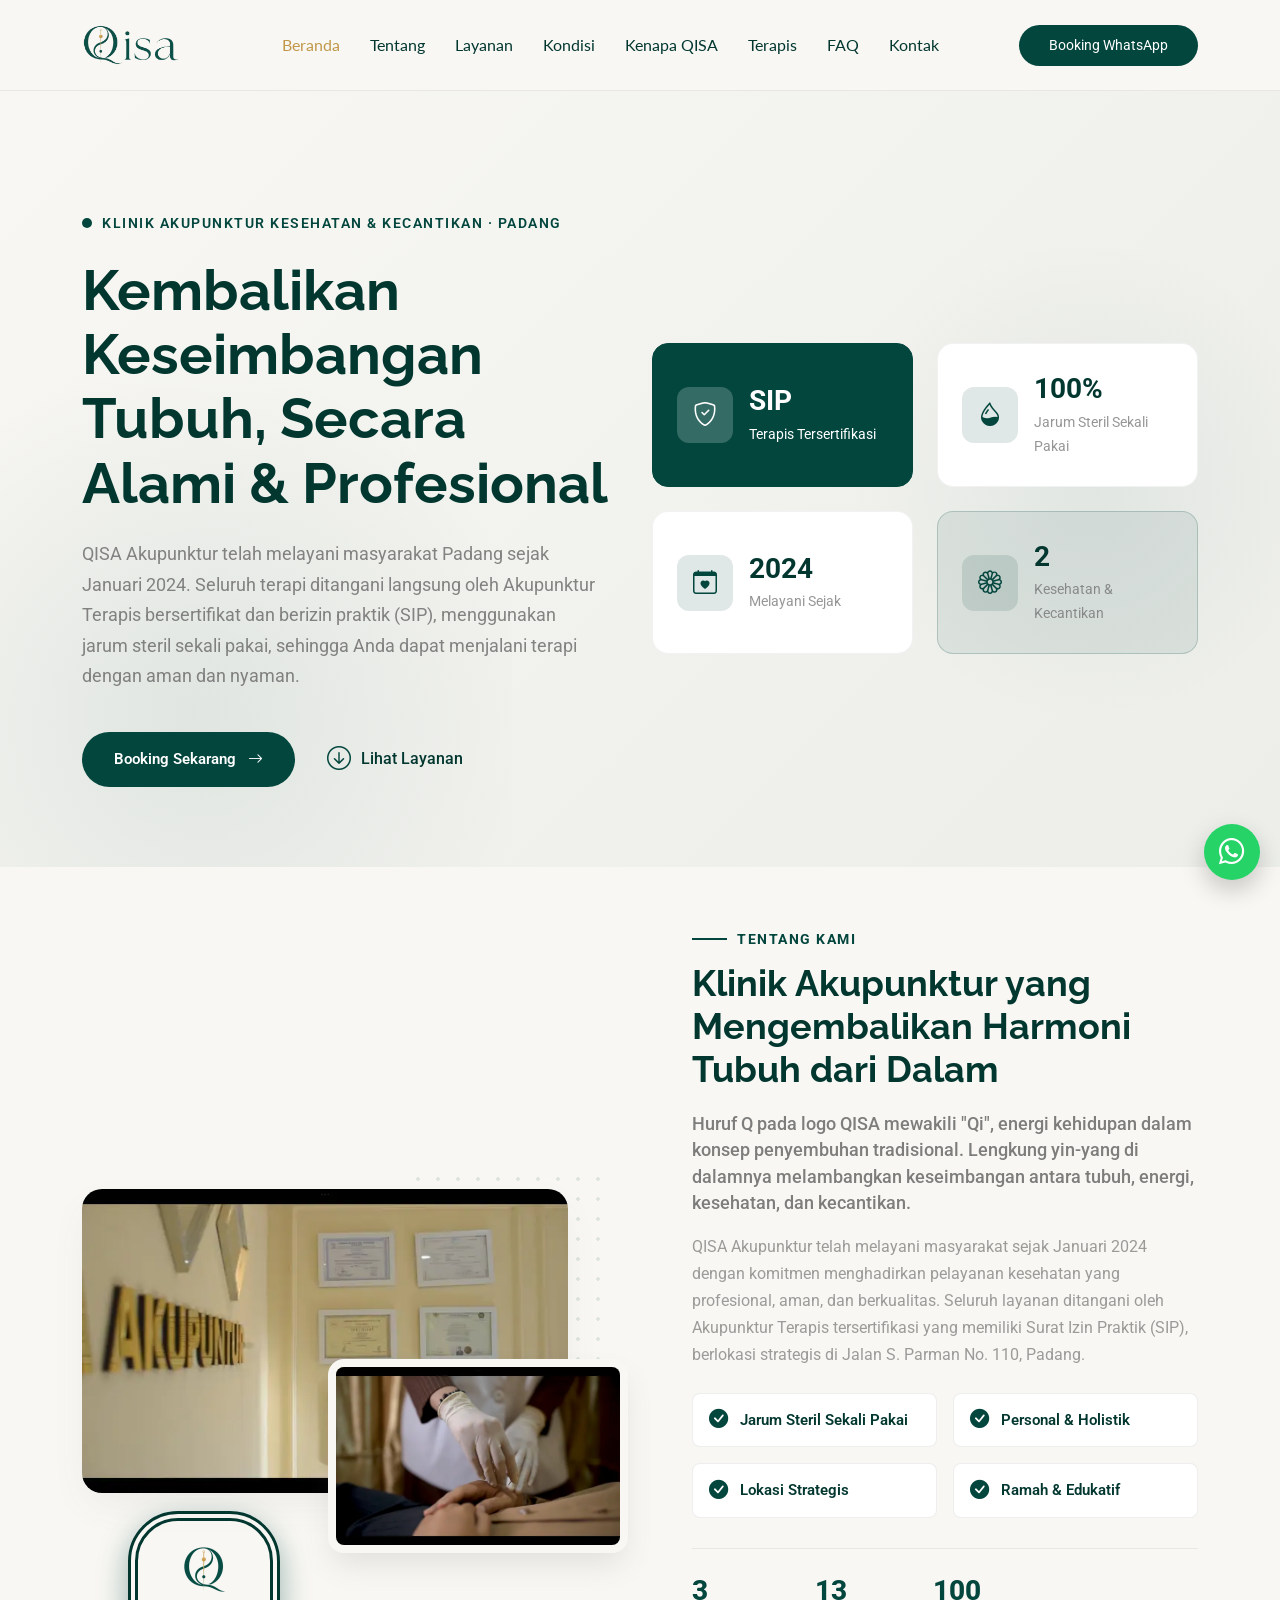
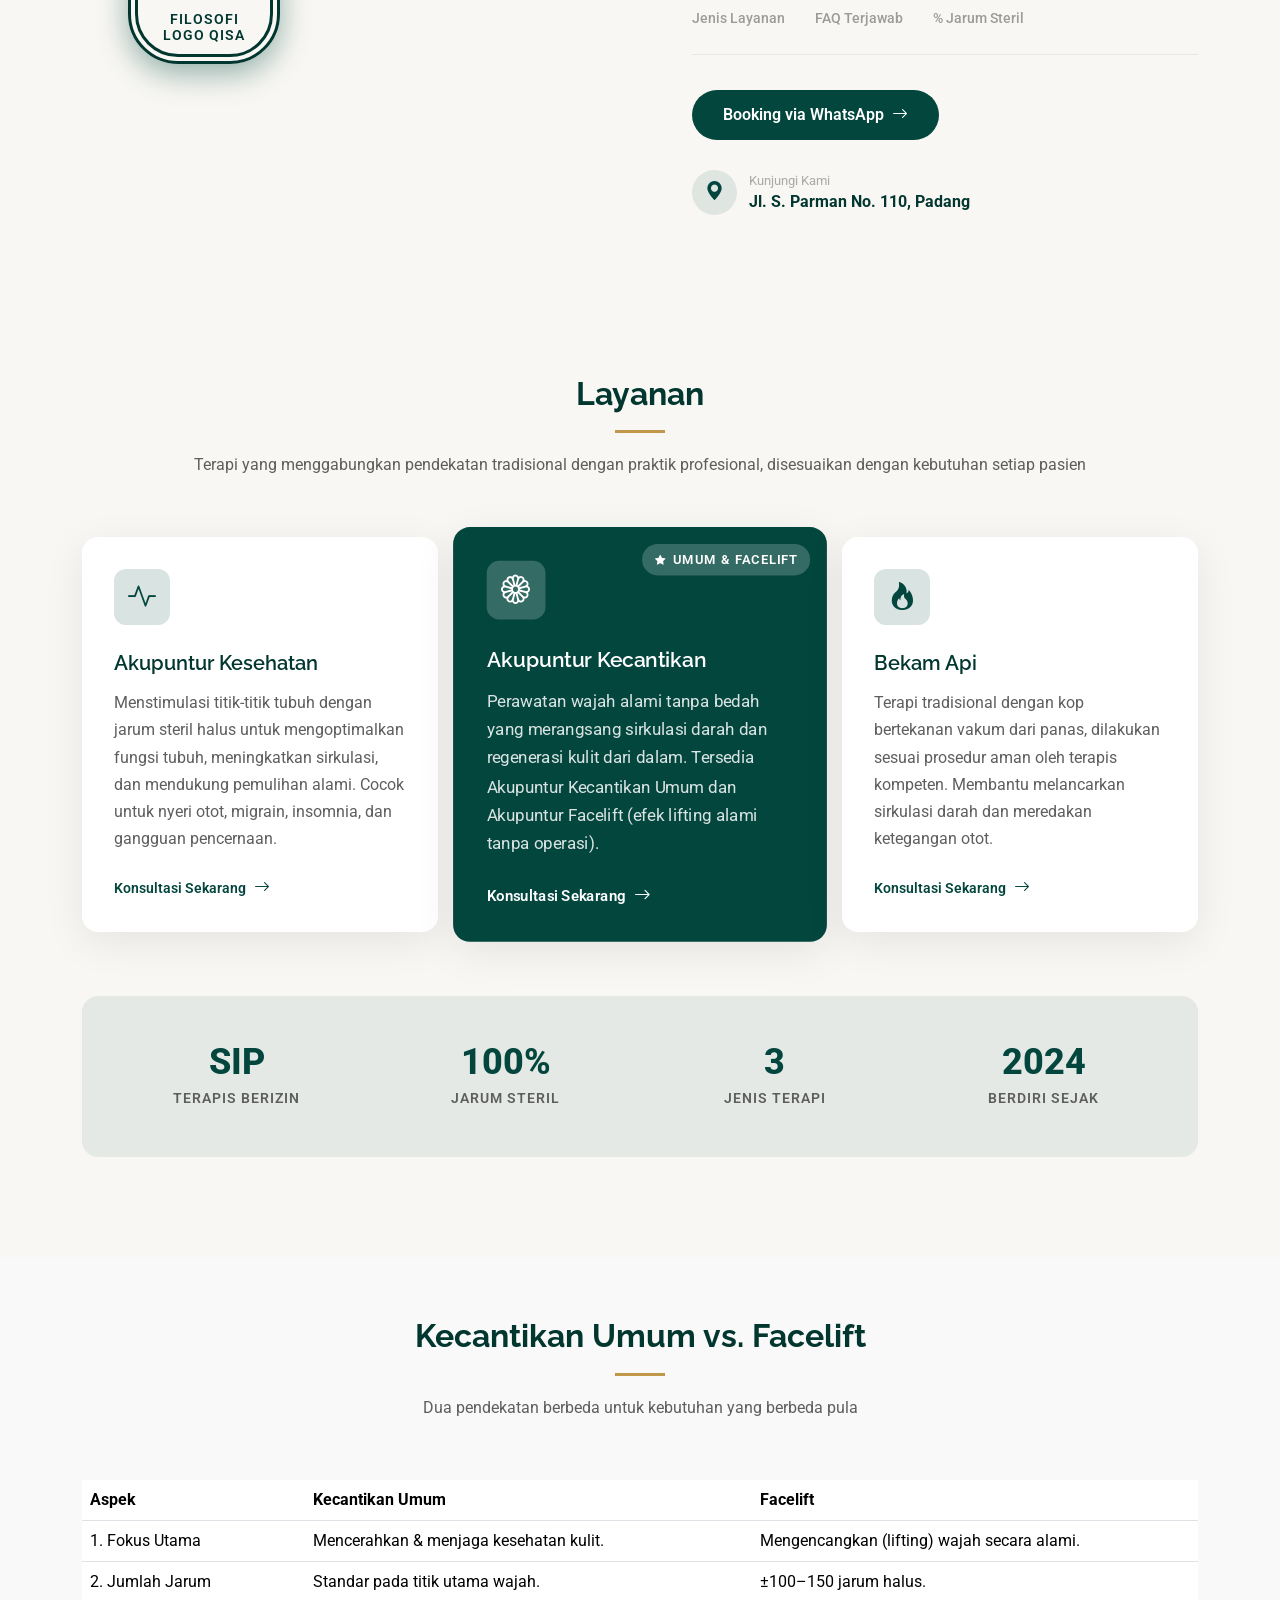
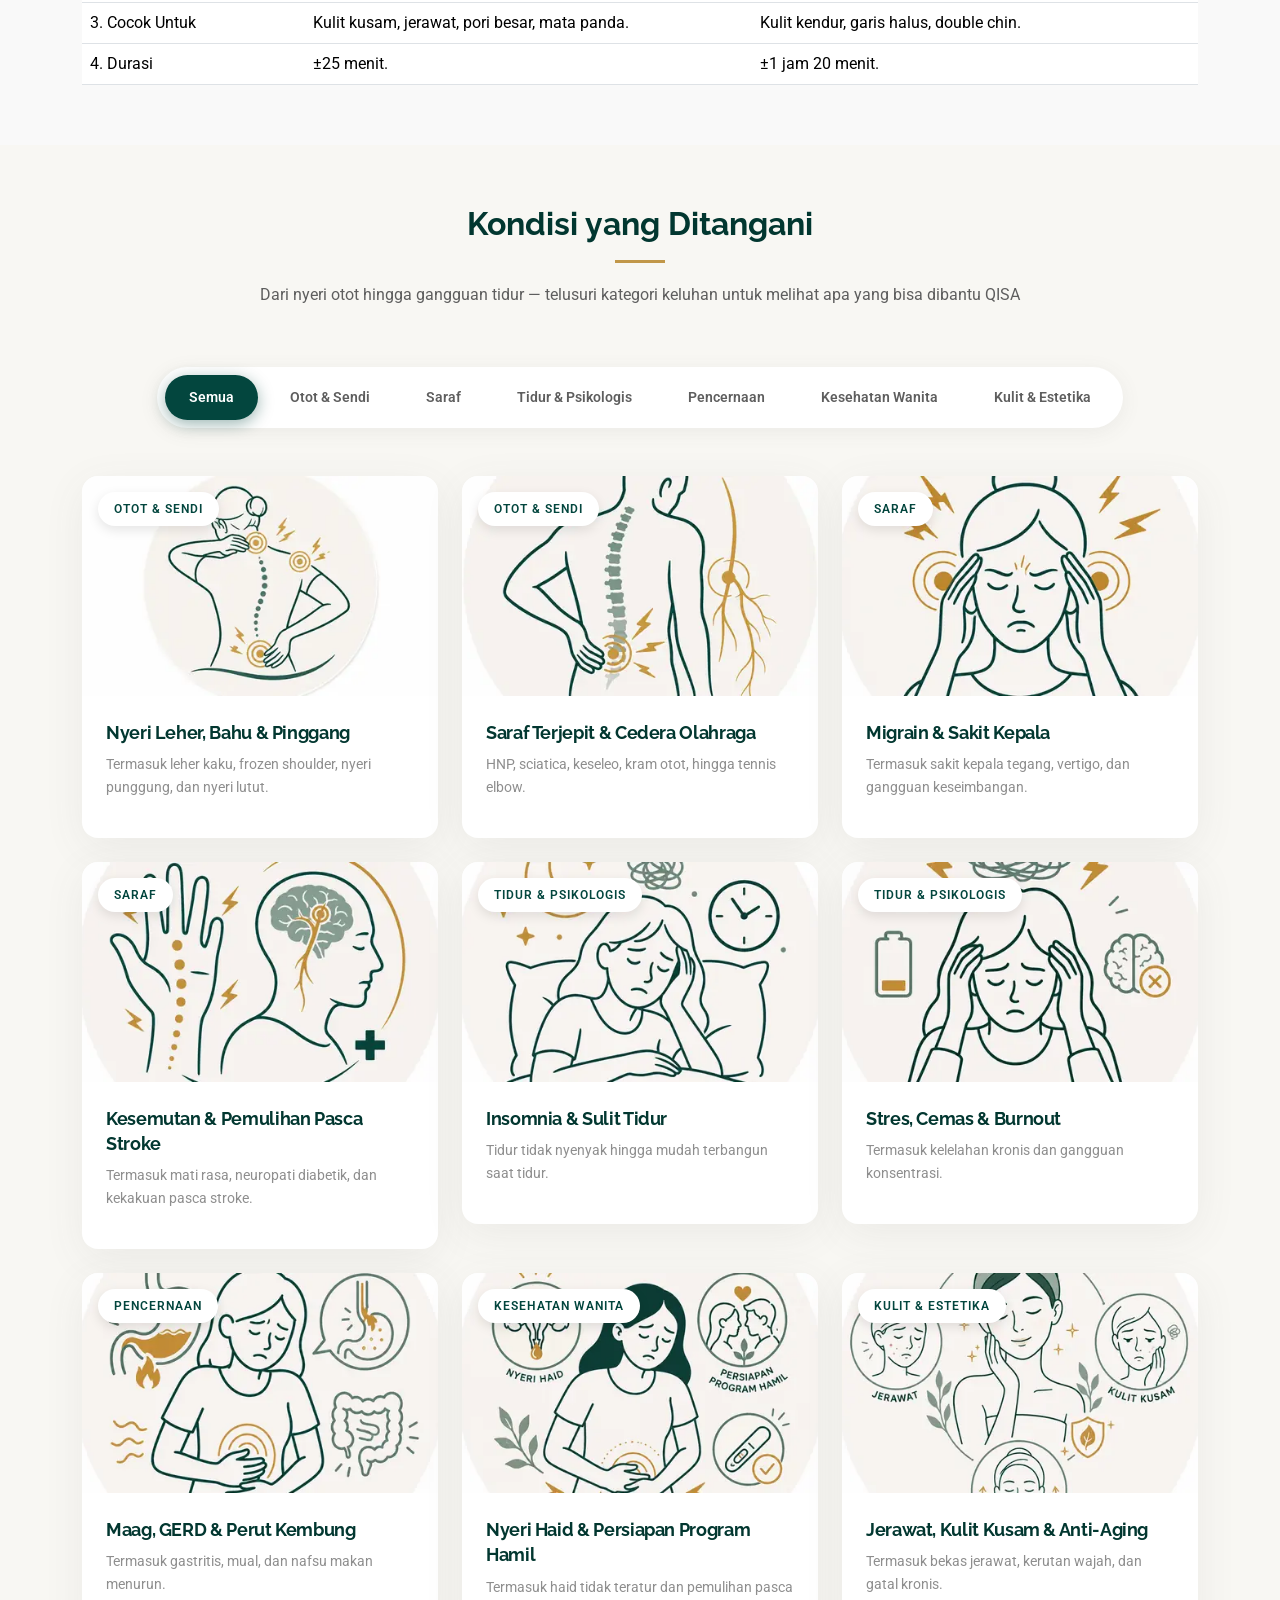
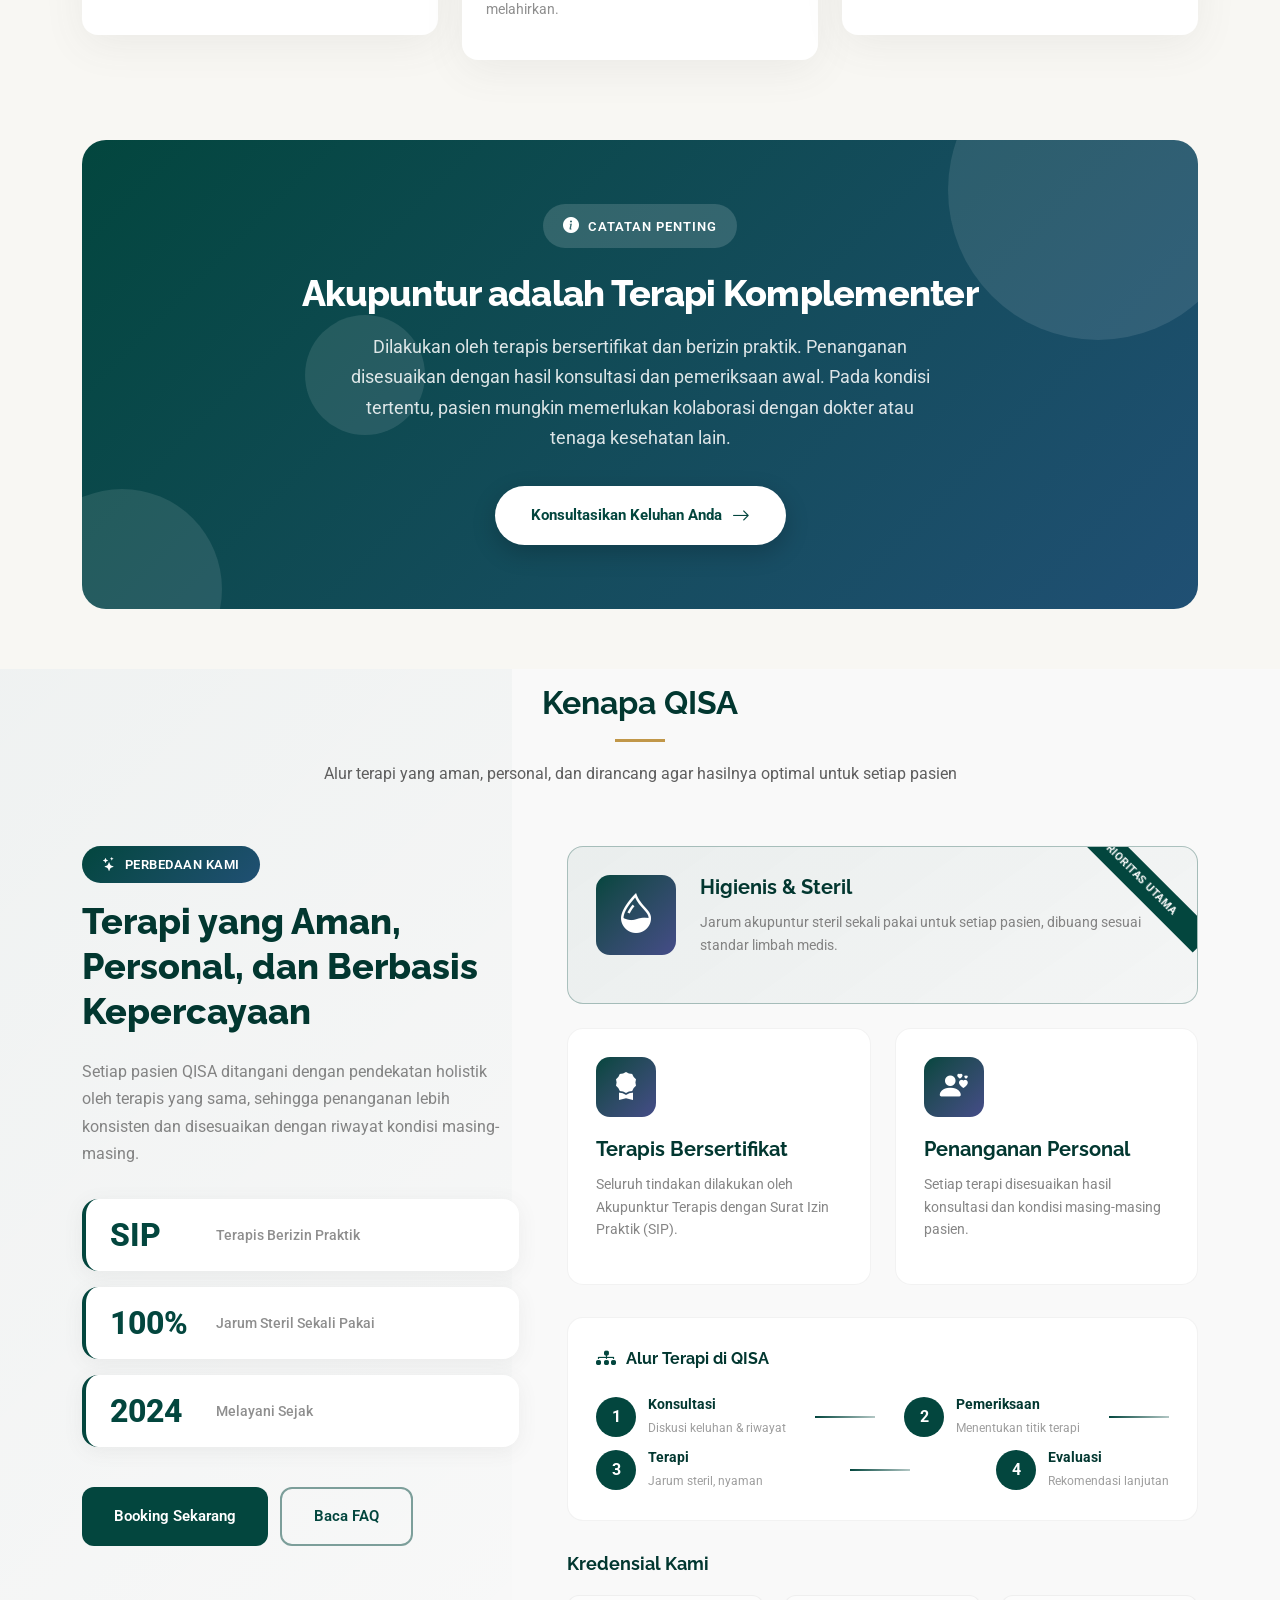
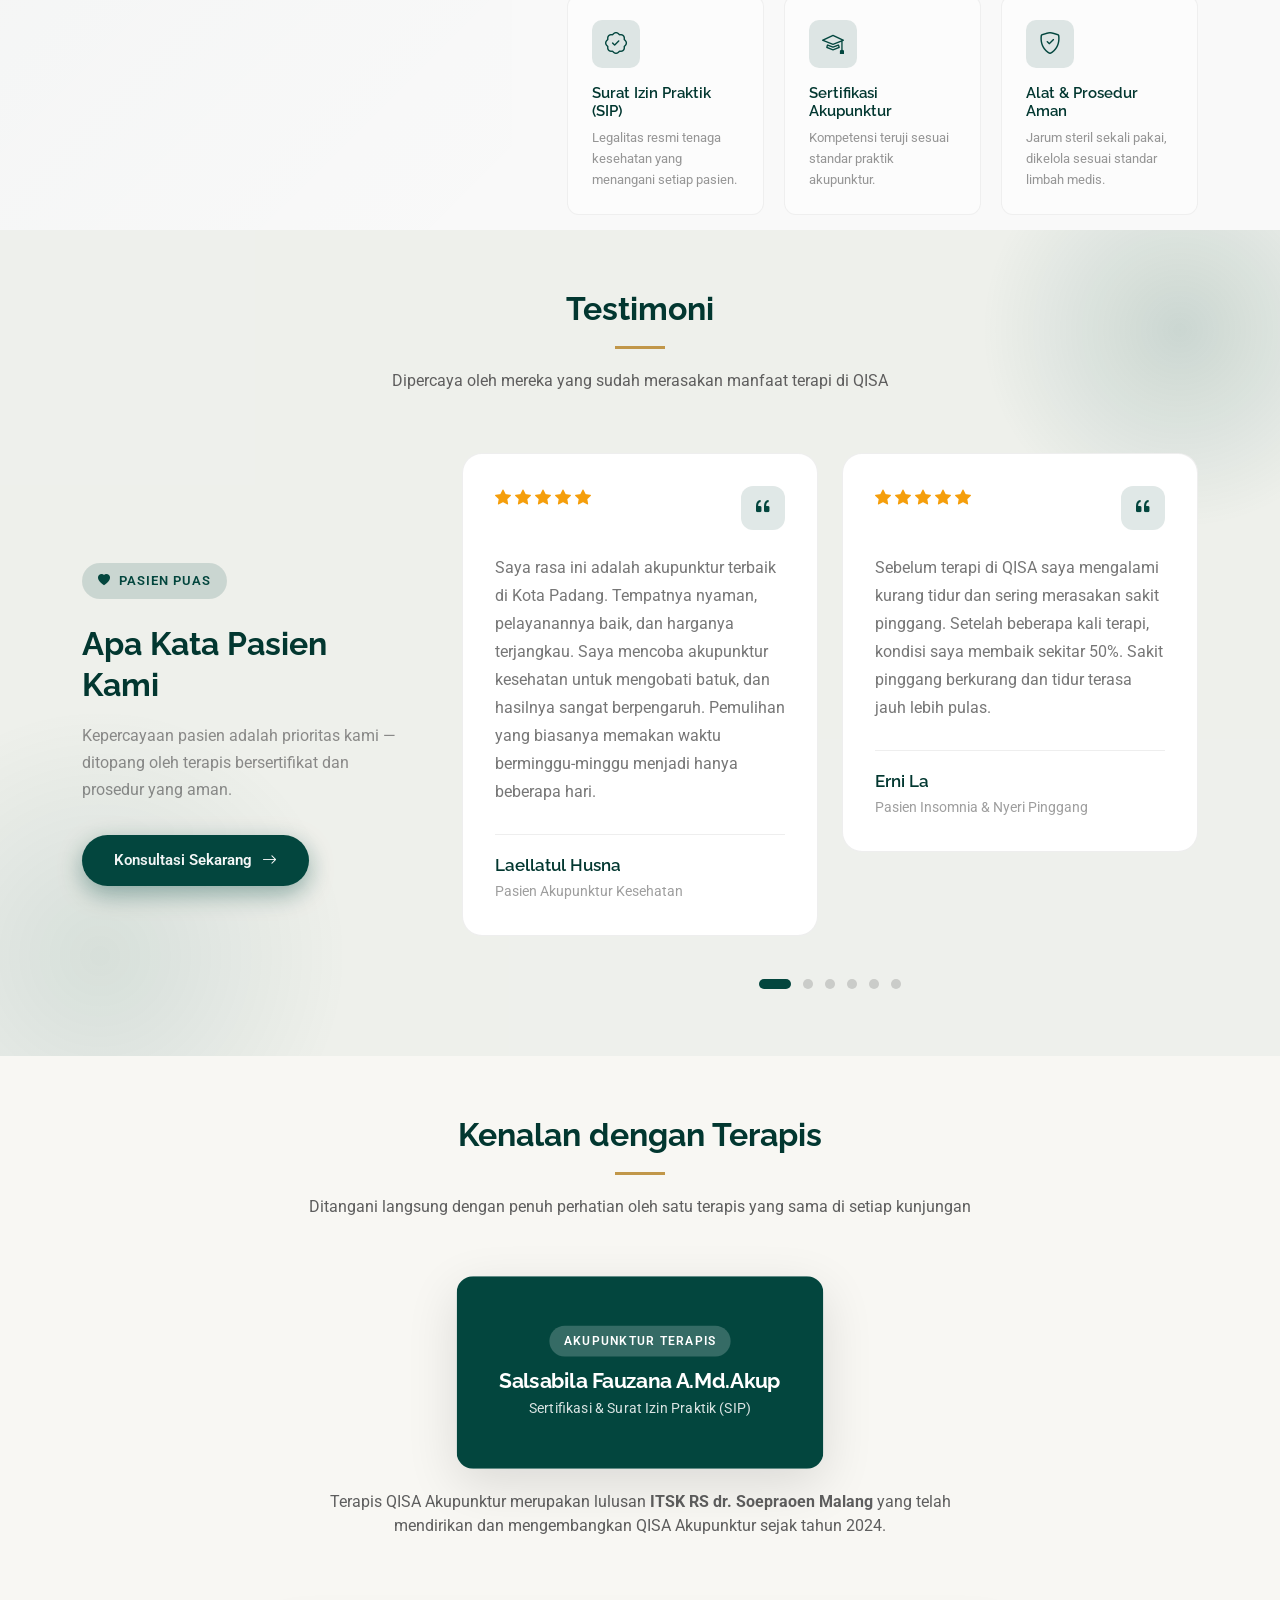
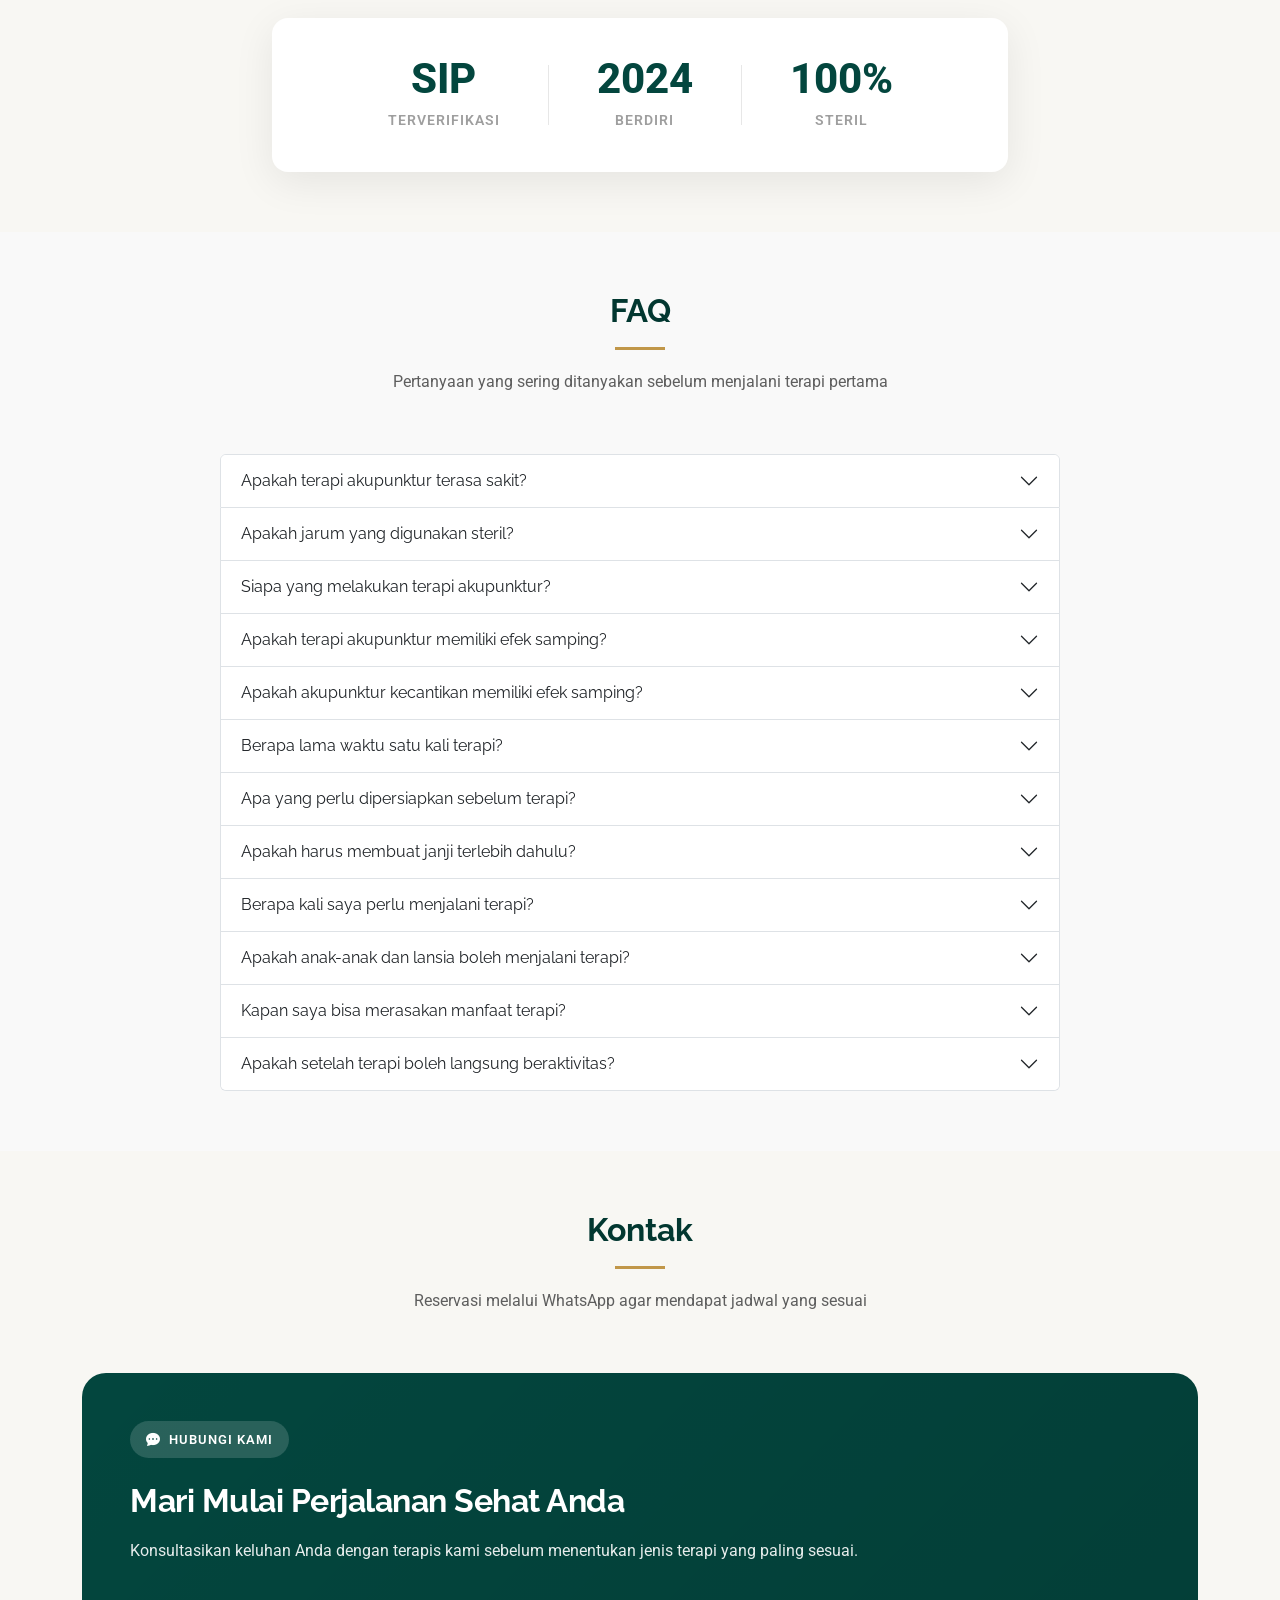
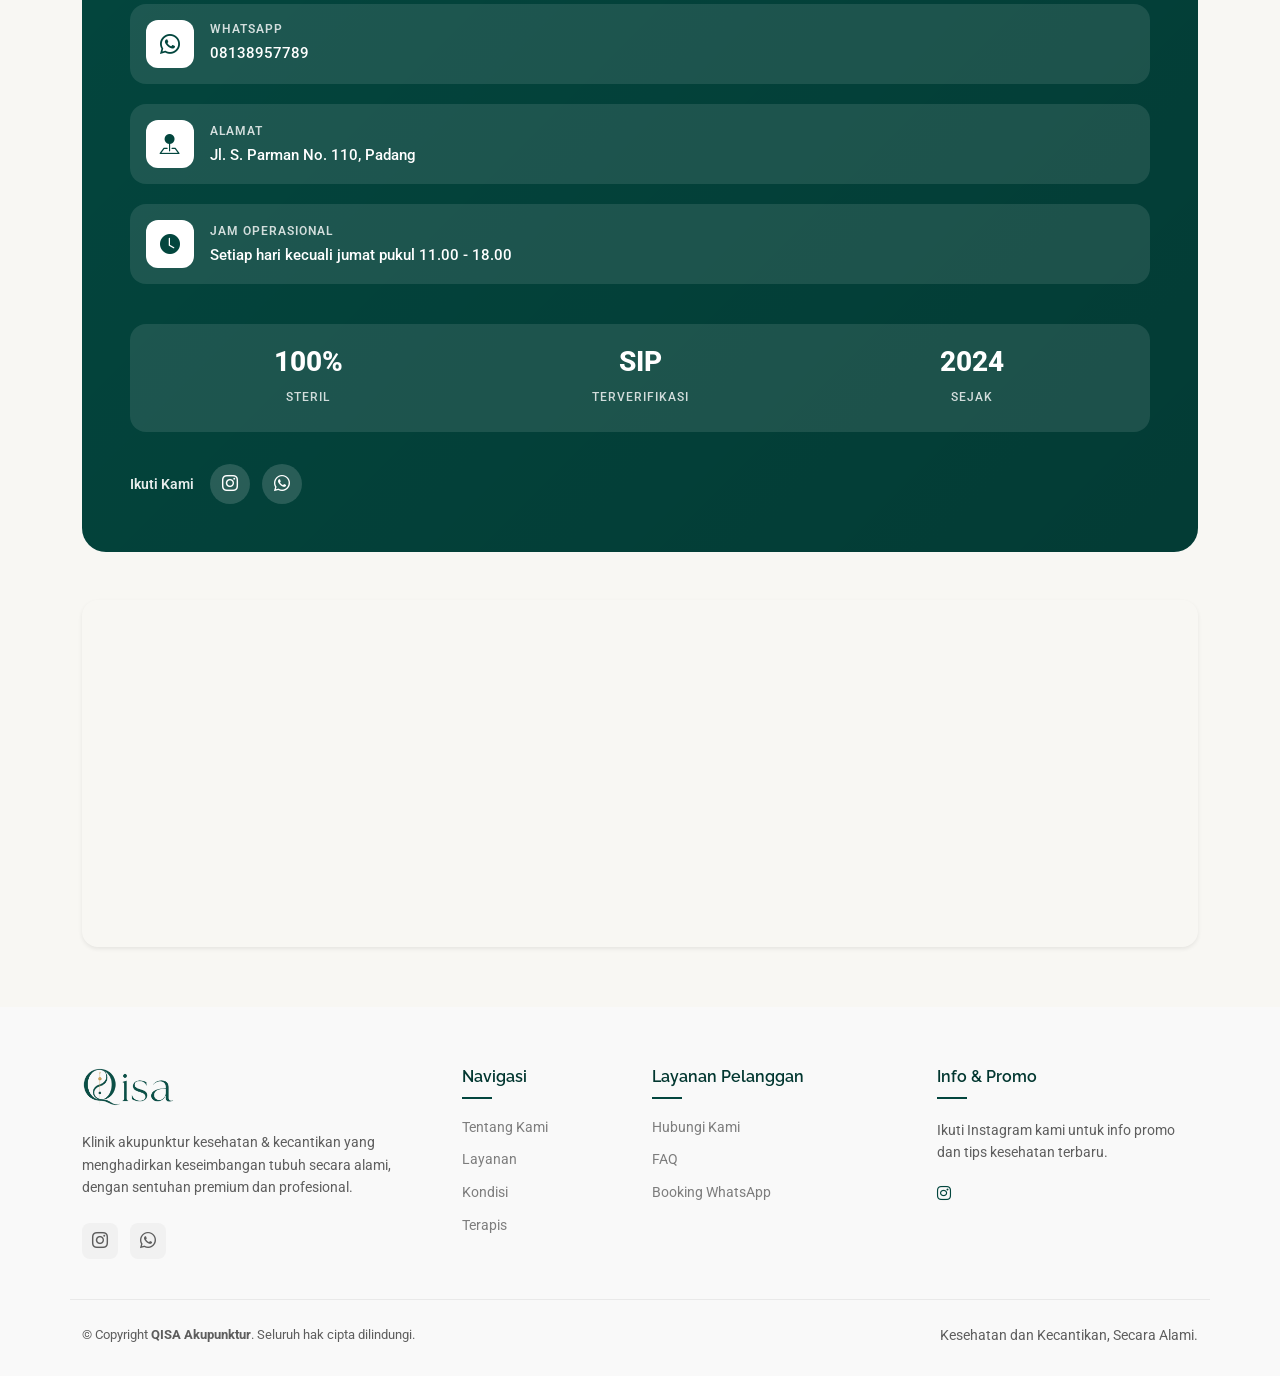
==== index.html @ 9c371b78 "mindahin file keluar" ====
<!DOCTYPE html>
<html lang="id" class="no-js">

<head>
  <meta charset="utf-8">

  <meta content="width=device-width, initial-scale=1.0" name="viewport">
  <title>QISA Akupunktur - Klinik Akupunktur Kesehatan &amp; Kecantikan | Padang</title>
  <meta name="description"
    content="QISA Akupunktur, klinik akupunktur kesehatan dan kecantikan di Padang. Ditangani terapis bersertifikat SIP, jarum steril sekali pakai.">
  <meta name="keywords"
    content="akupunktur padang, klinik akupunktur, akupunktur kecantikan, akupunktur facelift, bekam api">

  <!-- Favicons -->
  <link href="assets/img/favicon-32.png" rel="icon" type="image/png" sizes="32x32">
  <link href="assets/img/apple-touch-icon.png" rel="apple-touch-icon" sizes="180x180">

  <!-- Fonts -->
  <link href="https://fonts.googleapis.com" rel="preconnect">
  <link href="https://fonts.gstatic.com" rel="preconnect" crossorigin>
  <link
    href="https://fonts.googleapis.com/css2?family=Roboto:wght@400;500&family=Lato:wght@400;500&family=Raleway:wght@700;800&display=swap"
    rel="stylesheet">

  <!-- Vendor CSS Files -->
  <link href="assets/vendor/bootstrap/css/bootstrap.min.css" rel="stylesheet">
  <link href="assets/vendor/bootstrap-icons/bootstrap-icons.css" rel="stylesheet">
  <link href="assets/vendor/aos/aos.css" rel="stylesheet">
  <link href="assets/vendor/glightbox/css/glightbox.min.css" rel="stylesheet">
  <link href="assets/vendor/swiper/swiper-bundle.min.css" rel="stylesheet">

  <!-- Main CSS File -->
  <link href="assets/css/main.css" rel="stylesheet">

  <!-- =======================================================
  * Template Name: Orbit
  * Template URL: https://bootstrapmade.com/orbit-bootstrap-template/
  * Adapted for: QISA Akupunktur
  * NOTE: file ini didesain untuk ditimpakan ke index.html bawaan
  * template Orbit (folder assets/vendor, assets/css/main.css,
  * assets/js/main.js TETAP dipakai apa adanya). Silakan ubah warna
  * lewat variabel warna di assets/css/main.css.
  ======================================================== -->
</head>

<body class="index-page">

  <header id="header" class="header d-flex align-items-center sticky-top">
    <div class="container position-relative d-flex align-items-center justify-content-between">

      <a href="index.html" class="logo d-flex align-items-center me-auto me-xl-0">
        <img src="assets/img/logo-lengkap.webp" alt="QISA Akupunktur" class="img-fluid" width="360" height="155"
          decoding="async" fetchpriority="high">
      </a>

      <nav id="navmenu" class="navmenu">
        <ul id="navmenu-list">
          <li><a href="#hero" class="active">Beranda</a></li>
          <li><a href="#about">Tentang</a></li>
          <li><a href="#services">Layanan</a></li>
          <li><a href="#portfolio">Kondisi</a></li>
          <li><a href="#why-us">Kenapa QISA</a></li>
          <li><a href="#team">Terapis</a></li>
          <li><a href="#faq">FAQ</a></li>
          <li><a href="#contact">Kontak</a></li>
        </ul>
        <button type="button" class="mobile-nav-toggle d-xl-none" aria-label="Buka menu navigasi"
          aria-expanded="false" aria-controls="navmenu-list">
          <i class="bi bi-list" aria-hidden="true"></i>
        </button>
      </nav>

      <a class="btn-getstarted" href="https://wa.me/628138957789" target="_blank"
        rel="noopener noreferrer">Booking WhatsApp</a>

    </div>
  </header>

  <main class="main">

    <!-- Hero Section -->
    <section id="hero" class="hero section">

      <div class="container" data-aos="fade-up" data-aos-delay="100">

        <div class="row align-items-center gy-5">

          <div class="col-lg-6" data-aos="fade-right" data-aos-delay="200">
            <div class="hero-content">
              <div class="hero-tag" data-aos="fade-up" data-aos-delay="250">
                <span class="tag-dot"></span>
                <span class="tag-text">Klinik Akupunktur Kesehatan &amp; Kecantikan · Padang</span>
              </div>

              <h1 class="hero-headline" data-aos="fade-up" data-aos-delay="300">Kembalikan Keseimbangan Tubuh, Secara
                Alami &amp; Profesional</h1>

              <p class="hero-text" data-aos="fade-up" data-aos-delay="350">QISA Akupunktur telah melayani masyarakat
                Padang sejak Januari 2024. Seluruh terapi ditangani langsung oleh Akupunktur Terapis bersertifikat dan
                berizin praktik (SIP), menggunakan jarum steril sekali pakai, sehingga Anda dapat menjalani terapi
                dengan aman dan nyaman.</p>

              <div class="hero-cta" data-aos="fade-up" data-aos-delay="400">
                <a href="https://wa.me/628138957789" target="_blank" rel="noopener noreferrer" class="cta-button">
                  <span>Booking Sekarang</span>
                  <i class="bi bi-arrow-right"></i>
                </a>
                <a href="#services" class="cta-link">
                  <i class="bi bi-arrow-down-circle"></i>
                  <span>Lihat Layanan</span>
                </a>
              </div>
            </div>
          </div>

          <div class="col-lg-6" data-aos="fade-left" data-aos-delay="300">
            <div class="stats-grid">
              <div class="stat-card stat-card-primary" data-aos="zoom-in" data-aos-delay="350">
                <div class="stat-icon-wrap">
                  <i class="bi bi-shield-check"></i>
                </div>
                <div class="stat-info">
                  <span class="stat-value">SIP</span>
                  <span class="stat-title">Terapis Tersertifikasi</span>
                </div>
              </div>

              <div class="stat-card" data-aos="zoom-in" data-aos-delay="400">
                <div class="stat-icon-wrap">
                  <i class="bi bi-droplet-half"></i>
                </div>
                <div class="stat-info">
                  <span class="stat-value">100%</span>
                  <span class="stat-title">Jarum Steril Sekali Pakai</span>
                </div>
              </div>

              <div class="stat-card" data-aos="zoom-in" data-aos-delay="450">
                <div class="stat-icon-wrap">
                  <i class="bi bi-calendar-heart"></i>
                </div>
                <div class="stat-info">
                  <span class="stat-value">2024</span>
                  <span class="stat-title">Melayani Sejak</span>
                </div>
              </div>

              <div class="stat-card stat-card-accent" data-aos="zoom-in" data-aos-delay="500">
                <div class="stat-icon-wrap">
                  <i class="bi bi-flower1"></i>
                </div>
                <div class="stat-info">
                  <span class="stat-value">2</span>
                  <span class="stat-title">Kesehatan &amp; Kecantikan</span>
                </div>
              </div>
            </div>
          </div>

        </div>

      </div>

    </section><!-- /Hero Section -->

    <!-- About Section -->
    <section id="about" class="about section">

      <div class="container" data-aos="fade-up" data-aos-delay="100">

        <div class="row gy-5 align-items-center">

          <div class="col-xl-6" data-aos="fade-right" data-aos-delay="200">
            <div class="about-images-wrapper">
              <div class="image-main">
                <!-- TODO: ganti dengan foto suasana klinik QISA -->
                <img src="assets/img/about/suasana-960.webp"
                  srcset="assets/img/about/suasana-640.webp 640w, assets/img/about/suasana-960.webp 960w"
                  sizes="(max-width: 991px) calc(100vw - 24px), 576px" alt="Suasana klinik QISA Akupunktur"
                  class="img-fluid" width="960" height="600" loading="lazy" decoding="async">
              </div>
              <div class="image-offset">
                <!-- TODO: ganti dengan foto detail sesi terapi -->
                <img src="assets/img/about/pasien2-960.webp"
                  srcset="assets/img/about/pasien2-640.webp 640w, assets/img/about/pasien2-960.webp 960w"
                  sizes="(max-width: 991px) 1px, 334px" alt="Detail sesi terapi akupunktur" class="img-fluid"
                  width="960" height="600" loading="lazy" decoding="async">
              </div>
              <div class="experience-badge">
                <img src="assets/img/logo.webp" alt="Logo QISA" width="80" height="80" class="rounded-circle"
                  loading="lazy" decoding="async">
                <!-- <span class="years">Q</span> -->
                <span class="text">Filosofi<br>Logo QISA</span>
              </div>
              <div class="shape-pattern"></div>
            </div>
          </div>

          <div class="col-xl-6" data-aos="fade-left" data-aos-delay="300">
            <div class="about-content">
              <div class="section-subtitle">Tentang Kami</div>
              <h2>Klinik Akupunktur yang Mengembalikan Harmoni Tubuh dari Dalam</h2>
              <p class="lead-text">
                Huruf Q pada logo QISA mewakili "Qi", energi kehidupan dalam konsep penyembuhan tradisional. Lengkung
                yin-yang di dalamnya melambangkan keseimbangan antara tubuh, energi, kesehatan, dan kecantikan.
              </p>
              <p class="mb-4 description">
                QISA Akupunktur telah melayani masyarakat sejak Januari 2024 dengan komitmen menghadirkan pelayanan
                kesehatan yang profesional, aman, dan berkualitas. Seluruh layanan ditangani oleh Akupunktur Terapis
                tersertifikasi yang memiliki Surat Izin Praktik (SIP), berlokasi strategis di Jalan S. Parman No. 110,
                Padang.
              </p>

              <div class="features-grid">
                <div class="feature-card">
                  <i class="bi bi-check-circle-fill"></i>
                  <span>Jarum Steril Sekali Pakai</span>
                </div>
                <div class="feature-card">
                  <i class="bi bi-check-circle-fill"></i>
                  <span>Personal &amp; Holistik</span>
                </div>
                <div class="feature-card">
                  <i class="bi bi-check-circle-fill"></i>
                  <span>Lokasi Strategis</span>
                </div>
                <div class="feature-card">
                  <i class="bi bi-check-circle-fill"></i>
                  <span>Ramah &amp; Edukatif</span>
                </div>
              </div>

              <div class="stats-row">
                <div class="stat-box">
                  <span class="number purecounter" data-purecounter-start="0" data-purecounter-end="3"
                    data-purecounter-duration="1">3</span>
                  <span class="label">Jenis Layanan</span>
                </div>
                <div class="stat-box">
                  <span class="number purecounter" data-purecounter-start="0" data-purecounter-end="13"
                    data-purecounter-duration="1">13</span>
                  <span class="label">FAQ Terjawab</span>
                </div>
                <div class="stat-box">
                  <span class="number purecounter" data-purecounter-start="0" data-purecounter-end="100"
                    data-purecounter-duration="1">100</span>
                  <span class="label">% Jarum Steril</span>
                </div>
              </div>

              <div class="action-buttons">
                <a href="https://wa.me/628138957789" target="_blank" rel="noopener noreferrer"
                  class="btn btn-primary-custom">
                  Booking via WhatsApp <i class="bi bi-arrow-right"></i>
                </a>
                <div class="contact-info">
                  <div class="icon-box">
                    <i class="bi bi-geo-alt-fill"></i>
                  </div>
                  <div class="text">
                    <span>Kunjungi Kami</span>
                    <a href="#contact">Jl. S. Parman No. 110, Padang</a>
                  </div>
                </div>
              </div>

            </div>
          </div>

        </div>

      </div>

    </section><!-- /About Section -->

    <!-- Services Section -->
    <section id="services" class="services section">

      <!-- Section Title -->
      <div class="container section-title" data-aos="fade-up">
        <h2>Layanan</h2>
        <p>Terapi yang menggabungkan pendekatan tradisional dengan praktik profesional, disesuaikan dengan kebutuhan
          setiap pasien</p>
      </div><!-- End Section Title -->

      <div class="container" data-aos="fade-up" data-aos-delay="100">

        <div class="row g-4 justify-content-center">

          <!-- Service Card 1 -->
          <div class="col-lg-4 col-md-6" data-aos="fade-up" data-aos-delay="100">
            <div class="service-card">
              <div class="icon-wrapper">
                <i class="bi bi-activity"></i>
              </div>
              <h3>Akupuntur Kesehatan</h3>
              <p>Menstimulasi titik-titik tubuh dengan jarum steril halus untuk mengoptimalkan fungsi tubuh,
                meningkatkan sirkulasi, dan mendukung pemulihan alami. Cocok untuk nyeri otot, migrain, insomnia, dan
                gangguan pencernaan.</p>
              <a href="https://wa.me/628138957789" target="_blank" rel="noopener noreferrer" class="service-link">
                <span>Konsultasi Sekarang</span>
                <i class="bi bi-arrow-right"></i>
              </a>
            </div>
          </div><!-- End Service Card -->

          <!-- Service Card 2 - Featured -->
          <div class="col-lg-4 col-md-6" data-aos="fade-up" data-aos-delay="200">
            <div class="service-card featured">
              <div class="featured-badge">
                <i class="bi bi-star-fill"></i>
                <span>Umum &amp; Facelift</span>
              </div>
              <div class="icon-wrapper">
                <i class="bi bi-flower1"></i>
              </div>
              <h3>Akupuntur Kecantikan</h3>
              <p>Perawatan wajah alami tanpa bedah yang merangsang sirkulasi darah dan regenerasi kulit dari dalam.
                Tersedia Akupuntur Kecantikan Umum dan Akupuntur Facelift (efek lifting alami tanpa operasi).</p>
              <a href="https://wa.me/628138957789" target="_blank" rel="noopener noreferrer" class="service-link">
                <span>Konsultasi Sekarang</span>
                <i class="bi bi-arrow-right"></i>
              </a>
            </div>
          </div><!-- End Service Card -->

          <!-- Service Card 3 -->
          <div class="col-lg-4 col-md-6" data-aos="fade-up" data-aos-delay="300">
            <div class="service-card">
              <div class="icon-wrapper">
                <i class="bi bi-fire"></i>
              </div>
              <h3>Bekam Api</h3>
              <p>Terapi tradisional dengan kop bertekanan vakum dari panas, dilakukan sesuai prosedur aman oleh terapis
                kompeten. Membantu melancarkan sirkulasi darah dan meredakan ketegangan otot.</p>
              <a href="https://wa.me/628138957789" target="_blank" rel="noopener noreferrer" class="service-link">
                <span>Konsultasi Sekarang</span>
                <i class="bi bi-arrow-right"></i>
              </a>
            </div>
          </div><!-- End Service Card -->

        </div>

        <!-- Stats Row -->
        <div class="stats-row" data-aos="fade-up" data-aos-delay="400">
          <div class="row g-4 justify-content-center">
            <div class="col-6 col-md-3">
              <div class="stat-item">
                <span class="stat-number">SIP</span>
                <span class="stat-label">Terapis Berizin</span>
              </div>
            </div>
            <div class="col-6 col-md-3">
              <div class="stat-item">
                <span class="stat-number">100%</span>
                <span class="stat-label">Jarum Steril</span>
              </div>
            </div>
            <div class="col-6 col-md-3">
              <div class="stat-item">
                <span class="stat-number">3</span>
                <span class="stat-label">Jenis Terapi</span>
              </div>
            </div>
            <div class="col-6 col-md-3">
              <div class="stat-item">
                <span class="stat-number">2024</span>
                <span class="stat-label">Berdiri Sejak</span>
              </div>
            </div>
          </div>
        </div>

      </div>

    </section><!-- /Services Section -->

    <section class="compare section light-background">

      <div class="container section-title" data-aos="fade-up">
        <h2>Kecantikan Umum vs. Facelift</h2>
        <p>Dua pendekatan berbeda untuk kebutuhan yang berbeda pula</p>
      </div>

      <div class="container" data-aos="fade-up">

        <div class="compare-card">

          <table class="table align-middle mb-0">

            <thead>
              <tr>
                <th width="20%">Aspek</th>
                <th width="40%">Kecantikan Umum</th>
                <th width="40%">Facelift</th>
              </tr>
            </thead>

            <tbody>

              <tr>
                <td>1. Fokus Utama</td>
                <td>Mencerahkan & menjaga kesehatan kulit.</td>
                <td>Mengencangkan (lifting) wajah secara alami.</td>
              </tr>

              <tr>
                <td>2. Jumlah Jarum</td>
                <td>Standar pada titik utama wajah.</td>
                <td>±100–150 jarum halus.</td>
              </tr>

              <tr>
                <td>3. Cocok Untuk</td>
                <td>Kulit kusam, jerawat, pori besar, mata panda.</td>
                <td>Kulit kendur, garis halus, double chin.</td>
              </tr>

              <tr>
                <td>4. Durasi</td>
                <td>±25 menit.</td>
                <td>±1 jam 20 menit.</td>
              </tr>

            </tbody>

          </table>

        </div>

      </div>

    </section>

    <!-- Portfolio Section -> repurposed as "Kondisi yang Ditangani" -->
    <section id="portfolio" class="portfolio section">

      <!-- Section Title -->
      <div class="container section-title" data-aos="fade-up">
        <h2>Kondisi yang Ditangani</h2>
        <p>Dari nyeri otot hingga gangguan tidur — telusuri kategori keluhan untuk melihat apa yang bisa dibantu QISA
        </p>
      </div><!-- End Section Title -->

      <div class="container" data-aos="fade-up" data-aos-delay="100">

        <div class="isotope-layout" data-default-filter="*" data-layout="fitRows" data-sort="original-order">

          <div class="filters-wrapper" data-aos="fade-up" data-aos-delay="100">
            <ul class="portfolio-filters isotope-filters">
              <li data-filter="*" class="filter-active">Semua</li>
              <li data-filter=".filter-otot">Otot &amp; Sendi</li>
              <li data-filter=".filter-saraf">Saraf</li>
              <li data-filter=".filter-tidur">Tidur &amp; Psikologis</li>
              <li data-filter=".filter-pencernaan">Pencernaan</li>
              <li data-filter=".filter-wanita">Kesehatan Wanita</li>
              <li data-filter=".filter-kulit">Kulit &amp; Estetika</li>
            </ul>
          </div>

          <div class="row g-4 isotope-container" data-aos="fade-up" data-aos-delay="200">

            <div class="col-lg-4 col-md-6 portfolio-item isotope-item filter-otot">
              <div class="project-card">
                <div class="image-wrapper">
                  <img src="assets/img/kondisi/1.webp"
                    srcset="assets/img/kondisi/1-480.webp 480w, assets/img/kondisi/1.webp 800w"
                    sizes="(max-width: 767px) calc(100vw - 24px), (max-width: 1199px) calc(50vw - 36px), 416px"
                    alt="Nyeri otot dan sendi" class="img-fluid" width="800" height="450" loading="lazy"
                    decoding="async">
                  <span class="category-badge">Otot &amp; Sendi</span>
                </div>
                <div class="project-info">
                  <h3>Nyeri Leher, Bahu &amp; Pinggang</h3>
                  <p>Termasuk leher kaku, frozen shoulder, nyeri punggung, dan nyeri lutut.</p>
                </div>
              </div>
            </div>

            <div class="col-lg-4 col-md-6 portfolio-item isotope-item filter-otot">
              <div class="project-card">
                <div class="image-wrapper">
                  <img src="assets/img/kondisi/2.webp"
                    srcset="assets/img/kondisi/2-480.webp 480w, assets/img/kondisi/2.webp 800w"
                    sizes="(max-width: 767px) calc(100vw - 24px), (max-width: 1199px) calc(50vw - 36px), 416px"
                    alt="Saraf terjepit dan cedera olahraga" class="img-fluid" width="800" height="450" loading="lazy"
                    decoding="async">
                  <span class="category-badge">Otot &amp; Sendi</span>
                </div>
                <div class="project-info">
                  <h3>Saraf Terjepit &amp; Cedera Olahraga</h3>
                  <p>HNP, sciatica, keseleo, kram otot, hingga tennis elbow.</p>
                </div>
              </div>
            </div>

            <div class="col-lg-4 col-md-6 portfolio-item isotope-item filter-saraf">
              <div class="project-card">
                <div class="image-wrapper">
                  <img src="assets/img/kondisi/3.webp"
                    srcset="assets/img/kondisi/3-480.webp 480w, assets/img/kondisi/3.webp 800w"
                    sizes="(max-width: 767px) calc(100vw - 24px), (max-width: 1199px) calc(50vw - 36px), 416px"
                    alt="Migrain dan sakit kepala" class="img-fluid" width="800" height="450" loading="lazy"
                    decoding="async">
                  <span class="category-badge">Saraf</span>
                </div>
                <div class="project-info">
                  <h3>Migrain &amp; Sakit Kepala</h3>
                  <p>Termasuk sakit kepala tegang, vertigo, dan gangguan keseimbangan.</p>
                </div>
              </div>
            </div>

            <div class="col-lg-4 col-md-6 portfolio-item isotope-item filter-saraf">
              <div class="project-card">
                <div class="image-wrapper">
                  <img src="assets/img/kondisi/4.webp"
                    srcset="assets/img/kondisi/4-480.webp 480w, assets/img/kondisi/4.webp 800w"
                    sizes="(max-width: 767px) calc(100vw - 24px), (max-width: 1199px) calc(50vw - 36px), 416px"
                    alt="Pemulihan pasca stroke" class="img-fluid" width="800" height="450" loading="lazy"
                    decoding="async">
                  <span class="category-badge">Saraf</span>
                </div>
                <div class="project-info">
                  <h3>Kesemutan &amp; Pemulihan Pasca Stroke</h3>
                  <p>Termasuk mati rasa, neuropati diabetik, dan kekakuan pasca stroke.</p>
                </div>
              </div>
            </div>

            <div class="col-lg-4 col-md-6 portfolio-item isotope-item filter-tidur">
              <div class="project-card">
                <div class="image-wrapper">
                  <img src="assets/img/kondisi/5.webp"
                    srcset="assets/img/kondisi/5-480.webp 480w, assets/img/kondisi/5.webp 800w"
                    sizes="(max-width: 767px) calc(100vw - 24px), (max-width: 1199px) calc(50vw - 36px), 416px"
                    alt="Insomnia dan gangguan tidur" class="img-fluid" width="800" height="450" loading="lazy"
                    decoding="async">
                  <span class="category-badge">Tidur &amp; Psikologis</span>
                </div>
                <div class="project-info">
                  <h3>Insomnia &amp; Sulit Tidur</h3>
                  <p>Tidur tidak nyenyak hingga mudah terbangun saat tidur.</p>
                </div>
              </div>
            </div>

            <div class="col-lg-4 col-md-6 portfolio-item isotope-item filter-tidur">
              <div class="project-card">
                <div class="image-wrapper">
                  <img src="assets/img/kondisi/6.webp"
                    srcset="assets/img/kondisi/6-480.webp 480w, assets/img/kondisi/6.webp 800w"
                    sizes="(max-width: 767px) calc(100vw - 24px), (max-width: 1199px) calc(50vw - 36px), 416px"
                    alt="Stres dan kelelahan" class="img-fluid" width="800" height="450" loading="lazy"
                    decoding="async">
                  <span class="category-badge">Tidur &amp; Psikologis</span>
                </div>
                <div class="project-info">
                  <h3>Stres, Cemas &amp; Burnout</h3>
                  <p>Termasuk kelelahan kronis dan gangguan konsentrasi.</p>
                </div>
              </div>
            </div>

            <div class="col-lg-4 col-md-6 portfolio-item isotope-item filter-pencernaan">
              <div class="project-card">
                <div class="image-wrapper">
                  <img src="assets/img/kondisi/7.webp"
                    srcset="assets/img/kondisi/7-480.webp 480w, assets/img/kondisi/7.webp 800w"
                    sizes="(max-width: 767px) calc(100vw - 24px), (max-width: 1199px) calc(50vw - 36px), 416px"
                    alt="Maag dan GERD" class="img-fluid" width="800" height="450" loading="lazy" decoding="async">
                  <span class="category-badge">Pencernaan</span>
                </div>
                <div class="project-info">
                  <h3>Maag, GERD &amp; Perut Kembung</h3>
                  <p>Termasuk gastritis, mual, dan nafsu makan menurun.</p>
                </div>
              </div>
            </div>

            <div class="col-lg-4 col-md-6 portfolio-item isotope-item filter-wanita">
              <div class="project-card">
                <div class="image-wrapper">
                  <img src="assets/img/kondisi/8.webp"
                    srcset="assets/img/kondisi/8-480.webp 480w, assets/img/kondisi/8.webp 800w"
                    sizes="(max-width: 767px) calc(100vw - 24px), (max-width: 1199px) calc(50vw - 36px), 416px"
                    alt="Kesehatan wanita" class="img-fluid" width="800" height="450" loading="lazy" decoding="async">
                  <span class="category-badge">Kesehatan Wanita</span>
                </div>
                <div class="project-info">
                  <h3>Nyeri Haid &amp; Persiapan Program Hamil</h3>
                  <p>Termasuk haid tidak teratur dan pemulihan pasca melahirkan.</p>
                </div>
              </div>
            </div>

            <div class="col-lg-4 col-md-6 portfolio-item isotope-item filter-kulit">
              <div class="project-card">
                <div class="image-wrapper">
                  <img src="assets/img/kondisi/9.webp"
                    srcset="assets/img/kondisi/9-480.webp 480w, assets/img/kondisi/9.webp 800w"
                    sizes="(max-width: 767px) calc(100vw - 24px), (max-width: 1199px) calc(50vw - 36px), 416px"
                    alt="Kulit dan estetika" class="img-fluid" width="800" height="450" loading="lazy" decoding="async">
                  <span class="category-badge">Kulit &amp; Estetika</span>
                </div>
                <div class="project-info">
                  <h3>Jerawat, Kulit Kusam &amp; Anti-Aging</h3>
                  <p>Termasuk bekas jerawat, kerutan wajah, dan gatal kronis.</p>
                </div>
              </div>
            </div>

          </div><!-- End Portfolio Container -->

        </div>

        <div class="cta-section" data-aos="zoom-in" data-aos-delay="300">
          <div class="cta-content">
            <span class="cta-label"><i class="bi bi-info-circle-fill"></i> Catatan Penting</span>
            <h3>Akupuntur adalah Terapi Komplementer</h3>
            <p>Dilakukan oleh terapis bersertifikat dan berizin praktik. Penanganan disesuaikan dengan hasil konsultasi
              dan pemeriksaan awal. Pada kondisi tertentu, pasien mungkin memerlukan kolaborasi dengan dokter atau
              tenaga kesehatan lain.</p>
            <div class="cta-buttons">
              <a href="https://wa.me/628138957789" target="_blank" rel="noopener noreferrer"
                class="btn-cta-primary">Konsultasikan Keluhan Anda <i
                  class="bi bi-arrow-right"></i></a>
            </div>
          </div>
          <div class="cta-decoration">
            <div class="floating-shape shape-1"></div>
            <div class="floating-shape shape-2"></div>
            <div class="floating-shape shape-3"></div>
          </div>
        </div>

      </div>

    </section><!-- /Portfolio Section -->

    <!-- Why Us Section -->
    <section id="why-us" class="why-us section light-background">

      <!-- Section Title -->
      <div class="container section-title" data-aos="fade-up">
        <h2>Kenapa QISA</h2>
        <p>Alur terapi yang aman, personal, dan dirancang agar hasilnya optimal untuk setiap pasien</p>
      </div><!-- End Section Title -->

      <div class="container" data-aos="fade-up" data-aos-delay="100">

        <div class="row g-5">
          <div class="col-lg-5" data-aos="fade-right" data-aos-delay="200">
            <div class="sidebar-content">
              <div class="badge-wrapper">
                <span class="section-badge"><i class="bi bi-stars"></i> Perbedaan Kami</span>
              </div>
              <h2>Terapi yang Aman, Personal, dan Berbasis Kepercayaan</h2>
              <p class="description">Setiap pasien QISA ditangani dengan pendekatan holistik oleh terapis yang sama,
                sehingga penanganan lebih konsisten dan disesuaikan dengan riwayat kondisi masing-masing.</p>

              <div class="stat-cards">
                <div class="stat-card" data-aos="zoom-in" data-aos-delay="300">
                  <div class="stat-value">SIP</div>
                  <div class="stat-text">Terapis Berizin Praktik</div>
                </div>
                <div class="stat-card" data-aos="zoom-in" data-aos-delay="350">
                  <div class="stat-value">100%</div>
                  <div class="stat-text">Jarum Steril Sekali Pakai</div>
                </div>
                <div class="stat-card" data-aos="zoom-in" data-aos-delay="400">
                  <div class="stat-value">2024</div>
                  <div class="stat-text">Melayani Sejak</div>
                </div>
              </div>

              <div class="action-buttons">
                <a href="https://wa.me/628138957789" target="_blank" rel="noopener noreferrer"
                  class="btn-main">Booking Sekarang</a>
                <a href="#faq" class="btn-outline">Baca FAQ</a>
              </div>
            </div>
          </div>

          <div class="col-lg-7" data-aos="fade-left" data-aos-delay="200">
            <div class="features-grid">
              <div class="feature-box highlight" data-aos="fade-up" data-aos-delay="250">
                <div class="feature-ribbon">Prioritas Utama</div>
                <div class="feature-icon">
                  <i class="bi bi-droplet-half"></i>
                </div>
                <div class="feature-content">
                  <h4>Higienis &amp; Steril</h4>
                  <p>Jarum akupuntur steril sekali pakai untuk setiap pasien, dibuang sesuai standar limbah medis.</p>
                </div>
              </div><!-- End Feature Box -->

              <div class="feature-box" data-aos="fade-up" data-aos-delay="300">
                <div class="feature-icon">
                  <i class="bi bi-award-fill"></i>
                </div>
                <div class="feature-content">
                  <h4>Terapis Bersertifikat</h4>
                  <p>Seluruh tindakan dilakukan oleh Akupunktur Terapis dengan Surat Izin Praktik (SIP).</p>
                </div>
              </div><!-- End Feature Box -->

              <div class="feature-box" data-aos="fade-up" data-aos-delay="350">
                <div class="feature-icon">
                  <i class="bi bi-person-hearts"></i>
                </div>
                <div class="feature-content">
                  <h4>Penanganan Personal</h4>
                  <p>Setiap terapi disesuaikan hasil konsultasi dan kondisi masing-masing pasien.</p>
                </div>
              </div><!-- End Feature Box -->
            </div>

            <div class="process-timeline" data-aos="fade-up" data-aos-delay="400">
              <h5 class="timeline-title"><i class="bi bi-diagram-3-fill"></i> Alur Terapi di QISA</h5>
              <div class="timeline-steps">
                <div class="timeline-step">
                  <div class="step-marker">1</div>
                  <div class="step-info">
                    <strong>Konsultasi</strong>
                    <span>Diskusi keluhan &amp; riwayat</span>
                  </div>
                </div>
                <div class="timeline-connector"></div>
                <div class="timeline-step">
                  <div class="step-marker">2</div>
                  <div class="step-info">
                    <strong>Pemeriksaan</strong>
                    <span>Menentukan titik terapi</span>
                  </div>
                </div>
                <div class="timeline-connector"></div>
                <div class="timeline-step">
                  <div class="step-marker">3</div>
                  <div class="step-info">
                    <strong>Terapi</strong>
                    <span>Jarum steril, nyaman</span>
                  </div>
                </div>
                <div class="timeline-connector"></div>
                <div class="timeline-step">
                  <div class="step-marker">4</div>
                  <div class="step-info">
                    <strong>Evaluasi</strong>
                    <span>Rekomendasi lanjutan</span>
                  </div>
                </div>
              </div>
            </div>

            <div class="capabilities-section" data-aos="fade-up" data-aos-delay="450">
              <h5 class="capabilities-heading">Kredensial Kami</h5>
              <div class="capabilities-grid">
                <div class="capability-card">
                  <div class="capability-icon">
                    <i class="bi bi-patch-check"></i>
                  </div>
                  <h6>Surat Izin Praktik (SIP)</h6>
                  <p>Legalitas resmi tenaga kesehatan yang menangani setiap pasien.</p>
                </div>
                <div class="capability-card">
                  <div class="capability-icon">
                    <i class="bi bi-mortarboard"></i>
                  </div>
                  <h6>Sertifikasi Akupunktur</h6>
                  <p>Kompetensi teruji sesuai standar praktik akupunktur.</p>
                </div>
                <div class="capability-card">
                  <div class="capability-icon">
                    <i class="bi bi-shield-check"></i>
                  </div>
                  <h6>Alat &amp; Prosedur Aman</h6>
                  <p>Jarum steril sekali pakai, dikelola sesuai standar limbah medis.</p>
                </div>
              </div>
            </div>
          </div>
        </div>

      </div>

    </section><!-- /Why Us Section -->

    <!-- Testimonials Section -->
    <section id="testimonials" class="testimonials section">

      <!-- Section Title -->
      <div class="container section-title" data-aos="fade-up">
        <h2>Testimoni</h2>
        <p>Dipercaya oleh mereka yang sudah merasakan manfaat terapi di QISA</p>
      </div><!-- End Section Title -->

      <div class="container" data-aos="fade-up" data-aos-delay="100">

        <div class="row">

          <!-- Left Sidebar -->
          <div class="col-lg-4" data-aos="fade-right" data-aos-delay="150">
            <div class="testimonials-sidebar">
              <div class="sidebar-content">
                <span class="satisfied-badge"><i class="bi bi-heart-fill"></i> Pasien Puas</span>
                <h3>Apa Kata Pasien Kami</h3>
                <p>Kepercayaan pasien adalah prioritas kami — ditopang oleh terapis bersertifikat dan prosedur yang
                  aman.</p>
                <a href="https://wa.me/628138957789" target="_blank" rel="noopener noreferrer"
                  class="btn-view-all">Konsultasi Sekarang <i
                    class="bi bi-arrow-right"></i></a>
              </div>
            </div>
          </div><!-- End Left Sidebar -->

          <!-- Right Testimonials Slider -->
          <div class="col-lg-8" data-aos="fade-left" data-aos-delay="200">
            <div class="testimonials-carousel swiper init-swiper">
              <script type="application/json" class="swiper-config">
                {
                  "loop": true,
                  "speed": 700,
                  "autoplay": {
                    "delay": 5000
                  },
                  "slidesPerView": 1,
                  "spaceBetween": 24,
                  "pagination": {
                    "el": ".swiper-pagination",
                    "type": "bullets",
                    "clickable": true
                  },
                  "breakpoints": {
                    "768": {
                      "slidesPerView": 2
                    }
                  }
                }
              </script>

              <div class="swiper-wrapper">

                <!-- Testimonial Card 1 -->
                <div class="swiper-slide">
                  <div class="testimonial-card">
                    <div class="card-top">
                      <div class="stars">
                        <i class="bi bi-star-fill"></i>
                        <i class="bi bi-star-fill"></i>
                        <i class="bi bi-star-fill"></i>
                        <i class="bi bi-star-fill"></i>
                        <i class="bi bi-star-fill"></i>
                      </div>
                      <span class="quote-mark"><i class="bi bi-quote"></i></span>
                    </div>
                    <p class="testimonial-text">
                      Saya rasa ini adalah akupunktur terbaik di Kota Padang. Tempatnya nyaman,
                      pelayanannya baik, dan harganya terjangkau. Saya mencoba akupunktur
                      kesehatan untuk mengobati batuk, dan hasilnya sangat berpengaruh.
                      Pemulihan yang biasanya memakan waktu berminggu-minggu menjadi hanya
                      beberapa hari.
                    </p>
                    <div class="author-info">
                      <div class="author-details">
                        <h5>Laellatul Husna</h5>
                        <span>Pasien Akupunktur Kesehatan</span>
                      </div>
                    </div>
                  </div>
                </div>

                <!-- Testimonial Card 2 -->
                <div class="swiper-slide">
                  <div class="testimonial-card">
                    <div class="card-top">
                      <div class="stars">
                        <i class="bi bi-star-fill"></i>
                        <i class="bi bi-star-fill"></i>
                        <i class="bi bi-star-fill"></i>
                        <i class="bi bi-star-fill"></i>
                        <i class="bi bi-star-fill"></i>
                      </div>
                      <span class="quote-mark"><i class="bi bi-quote"></i></span>
                    </div>
                    <p class="testimonial-text">
                      Sebelum terapi di QISA saya mengalami kurang tidur dan sering merasakan
                      sakit pinggang. Setelah beberapa kali terapi, kondisi saya membaik sekitar
                      50%. Sakit pinggang berkurang dan tidur terasa jauh lebih pulas.
                    </p>
                    <div class="author-info">
                      <div class="author-details">
                        <h5>Erni La</h5>
                        <span>Pasien Insomnia & Nyeri Pinggang</span>
                      </div>
                    </div>
                  </div>
                </div>

                <!-- Testimonial Card 3 -->
                <div class="swiper-slide">
                  <div class="testimonial-card">
                    <div class="card-top">
                      <div class="stars">
                        <i class="bi bi-star-fill"></i>
                        <i class="bi bi-star-fill"></i>
                        <i class="bi bi-star-fill"></i>
                        <i class="bi bi-star-fill"></i>
                        <i class="bi bi-star-fill"></i>
                      </div>
                      <span class="quote-mark"><i class="bi bi-quote"></i></span>
                    </div>
                    <p class="testimonial-text">
                      Saya penderita insomnia akut dan kecemasan berlebihan. Setelah menjalani
                      akupunktur bersama Kak Salsa, saya bisa kembali normal dan merasa lebih
                      bahagia. Proses terapinya nyaman dan saya hampir tidak merasakan sakit
                      saat tindakan.
                    </p>
                    <div class="author-info">
                      <div class="author-details">
                        <h5>Erlina Mulyono</h5>
                        <span>Pasien Insomnia & Kecemasan</span>
                      </div>
                    </div>
                  </div>
                </div>

                <!-- Testimonial Card 4 -->
                <div class="swiper-slide">
                  <div class="testimonial-card">
                    <div class="card-top">
                      <div class="stars">
                        <i class="bi bi-star-fill"></i>
                        <i class="bi bi-star-fill"></i>
                        <i class="bi bi-star-fill"></i>
                        <i class="bi bi-star-fill"></i>
                        <i class="bi bi-star-fill"></i>
                      </div>
                      <span class="quote-mark"><i class="bi bi-quote"></i></span>
                    </div>
                    <p class="testimonial-text">
                      Selama hampir satu tahun saya mengalami insomnia. Setelah menjalani terapi
                      di QISA, tidur saya jauh lebih baik. Pelayanannya sangat ramah dan saya
                      akan melanjutkan terapi berikutnya.
                    </p>
                    <div class="author-info">
                      <div class="author-details">
                        <h5>Ridha Vani</h5>
                        <span>Pasien Gangguan Tidur</span>
                      </div>
                    </div>
                  </div>
                </div>

                <!-- Testimonial Card 5 -->
                <div class="swiper-slide">
                  <div class="testimonial-card">
                    <div class="card-top">
                      <div class="stars">
                        <i class="bi bi-star-fill"></i>
                        <i class="bi bi-star-fill"></i>
                        <i class="bi bi-star-fill"></i>
                        <i class="bi bi-star-fill"></i>
                        <i class="bi bi-star-fill"></i>
                      </div>
                      <span class="quote-mark"><i class="bi bi-quote"></i></span>
                    </div>
                    <p class="testimonial-text">
                      Tempatnya nyaman, bersih, pelayanannya sangat ramah, dan hasil terapinya
                      terasa. Saya pasti akan kembali lagi ke QISA Akupunktur.
                    </p>
                    <div class="author-info">
                      <div class="author-details">
                        <h5>Alkahfi Putrama</h5>
                        <span>Pengalaman Pasien</span>
                      </div>
                    </div>
                  </div>
                </div>

                <!-- Testimonial Card 6 -->
                <div class="swiper-slide">
                  <div class="testimonial-card">
                    <div class="card-top">
                      <div class="stars">
                        <i class="bi bi-star-fill"></i>
                        <i class="bi bi-star-fill"></i>
                        <i class="bi bi-star-fill"></i>
                        <i class="bi bi-star-fill"></i>
                        <i class="bi bi-star-fill"></i>
                      </div>
                      <span class="quote-mark"><i class="bi bi-quote"></i></span>
                    </div>
                    <p class="testimonial-text">
                      Akupunkturnya sangat direkomendasikan. Keluhan sakit pada punggung saya
                      hilang setelah terapi. Terapisnya ramah, baik, dan membuat proses terapi
                      terasa nyaman.
                    </p>
                    <div class="author-info">
                      <div class="author-details">
                        <h5>Amirah</h5>
                        <span>Pasien Nyeri Punggung</span>
                      </div>
                    </div>
                  </div>
                </div>

              </div>

              <div class="swiper-pagination"></div>

            </div>
          </div><!-- End Right Testimonials Slider -->

        </div>

      </div>

    </section><!-- /Testimonials Section -->

    <!-- Team Section -> repurposed as single Therapist spotlight -->
    <section id="team" class="team section">

      <!-- Section Title -->
      <div class="container section-title" data-aos="fade-up">
        <h2>Kenalan dengan Terapis</h2>
        <p>Ditangani langsung dengan penuh perhatian oleh satu terapis yang sama di setiap kunjungan</p>
      </div><!-- End Section Title -->

      <div class="container" data-aos="fade-up" data-aos-delay="100">

        <div class="row gy-5 justify-content-center">

          <!-- Terapis -->
          <div class="col-lg-4 col-md-6" data-aos="fade-up" data-aos-delay="100">
            <div class="team-card featured">

              <div class="member-info text-center py-5">
                <span class="member-badge">Akupunktur Terapis</span>
                <h4>Salsabila Fauzana A.Md.Akup</h4>
                <p>Sertifikasi & Surat Izin Praktik (SIP)</p>
              </div>

            </div>
          </div>
          <!-- End Terapis -->

        </div>

        <p class="text-center mt-4" style="max-width:700px; margin-left:auto; margin-right:auto;">
          Terapis QISA Akupunktur merupakan lulusan <strong>ITSK RS dr. Soepraoen Malang</strong> yang telah mendirikan
          dan mengembangkan QISA Akupunktur sejak tahun 2024.
        </p>

        <!-- Stats Row -->
        <div class="team-stats" data-aos="fade-up" data-aos-delay="500">
          <div class="row justify-content-center">
            <div class="col-lg-8">
              <div class="stats-wrapper">
                <div class="stat-item">
                  <span class="stat-number">SIP</span>
                  <span class="stat-label">Terverifikasi</span>
                </div>
                <div class="stat-divider"></div>
                <div class="stat-item">
                  <span class="stat-number">2024</span>
                  <span class="stat-label">Berdiri</span>
                </div>
                <div class="stat-divider"></div>
                <div class="stat-item">
                  <span class="stat-number">100%</span>
                  <span class="stat-label">Steril</span>
                </div>
              </div>
            </div>
          </div>
        </div>

      </div>

    </section><!-- /Team Section -->

    <!-- FAQ Section -->
    <section id="faq" class="faq section light-background">

      <div class="container section-title" data-aos="fade-up">
        <h2>FAQ</h2>
        <p>Pertanyaan yang sering ditanyakan sebelum menjalani terapi pertama</p>
      </div>

      <div class="container" data-aos="fade-up" data-aos-delay="100">
        <div class="accordion" id="faqAccordion" style="max-width:840px; margin:0 auto;">

          <div class="accordion-item">
            <h2 class="accordion-header"><button class="accordion-button collapsed" type="button"
                data-bs-toggle="collapse" data-bs-target="#f1">Apakah terapi akupunktur terasa sakit?</button></h2>
            <div id="f1" class="accordion-collapse collapse" data-bs-parent="#faqAccordion">
              <div class="accordion-body">Pada umumnya tidak sakit. Saat jarum pertama kali masuk, sebagian pasien
                mungkin merasakan sensasi seperti dicubit ringan yang berlangsung sesaat. Kami menggunakan jarum steril
                sekali pakai yang sangat tipis, sehingga rasa tidak nyaman umumnya minimal.</div>
            </div>
          </div>

          <div class="accordion-item">
            <h2 class="accordion-header"><button class="accordion-button collapsed" type="button"
                data-bs-toggle="collapse" data-bs-target="#f2">Apakah jarum yang digunakan steril?</button></h2>
            <div id="f2" class="accordion-collapse collapse" data-bs-parent="#faqAccordion">
              <div class="accordion-body">Ya. Seluruh jarum di QISA Akupunktur adalah jarum steril sekali pakai — setiap
                pasien menggunakan jarum baru, dan langsung dibuang setelah terapi sesuai standar pengelolaan limbah
                medis.</div>
            </div>
          </div>

          <div class="accordion-item">
            <h2 class="accordion-header"><button class="accordion-button collapsed" type="button"
                data-bs-toggle="collapse" data-bs-target="#f3">Siapa yang melakukan terapi akupunktur?</button></h2>
            <div id="f3" class="accordion-collapse collapse" data-bs-parent="#faqAccordion">
              <div class="accordion-body">Seluruh tindakan dilakukan oleh Akupunktur Terapis yang tersertifikasi dan
                memiliki Surat Izin Praktik (SIP), sesuai standar pelayanan kesehatan.</div>
            </div>
          </div>

          <div class="accordion-item">
            <h2 class="accordion-header"><button class="accordion-button collapsed" type="button"
                data-bs-toggle="collapse" data-bs-target="#f4">Apakah terapi akupunktur memiliki efek samping?</button>
            </h2>
            <div id="f4" class="accordion-collapse collapse" data-bs-parent="#faqAccordion">
              <div class="accordion-body">Umumnya aman bila dilakukan tenaga kesehatan kompeten. Sebagian kecil pasien
                bisa mengalami lebam ringan, sedikit pegal di titik terapi, atau rasa mengantuk — bersifat sementara dan
                biasanya membaik dalam beberapa hari.</div>
            </div>
          </div>

          <div class="accordion-item">
            <h2 class="accordion-header"><button class="accordion-button collapsed" type="button"
                data-bs-toggle="collapse" data-bs-target="#f5">Apakah akupunktur kecantikan memiliki efek
                samping?</button></h2>
            <div id="f5" class="accordion-collapse collapse" data-bs-parent="#faqAccordion">
              <div class="accordion-body">Aman bila dilakukan terapis kompeten. Sebagian besar pasien dapat langsung
                beraktivitas; pada beberapa orang dapat muncul lebam ringan di wajah yang bersifat sementara.</div>
            </div>
          </div>

          <div class="accordion-item">
            <h2 class="accordion-header"><button class="accordion-button collapsed" type="button"
                data-bs-toggle="collapse" data-bs-target="#f6">Berapa lama waktu satu kali terapi?</button></h2>
            <div id="f6" class="accordion-collapse collapse" data-bs-parent="#faqAccordion">
              <div class="accordion-body">Sebagai gambaran: Akupuntur Kesehatan ± 25 menit, Akupuntur Kecantikan ± 25
                menit, Akupuntur Facelift ± 1 jam 20 menit. Durasi dapat disesuaikan setelah konsultasi.</div>
            </div>
          </div>

          <div class="accordion-item">
            <h2 class="accordion-header"><button class="accordion-button collapsed" type="button"
                data-bs-toggle="collapse" data-bs-target="#f7">Apa yang perlu dipersiapkan sebelum terapi?</button></h2>
            <div id="f7" class="accordion-collapse collapse" data-bs-parent="#faqAccordion">
              <div class="accordion-body">Jangan datang dalam keadaan perut kosong atau terlalu kenyang, gunakan pakaian
                nyaman, istirahat cukup, dan informasikan riwayat penyakit, obat yang dikonsumsi, atau kondisi khusus
                seperti kehamilan.</div>
            </div>
          </div>

          <div class="accordion-item">
            <h2 class="accordion-header"><button class="accordion-button collapsed" type="button"
                data-bs-toggle="collapse" data-bs-target="#f8">Apakah harus membuat janji terlebih dahulu?</button></h2>
            <div id="f8" class="accordion-collapse collapse" data-bs-parent="#faqAccordion">
              <div class="accordion-body">Sangat disarankan melakukan reservasi via WhatsApp sebelum datang agar
                mendapat jadwal sesuai dan tidak perlu menunggu lama.</div>
            </div>
          </div>

          <div class="accordion-item">
            <h2 class="accordion-header"><button class="accordion-button collapsed" type="button"
                data-bs-toggle="collapse" data-bs-target="#f9">Berapa kali saya perlu menjalani terapi?</button></h2>
            <div id="f9" class="accordion-collapse collapse" data-bs-parent="#faqAccordion">
              <div class="accordion-body">Berbeda pada tiap pasien tergantung jenis keluhan, tingkat keparahan, dan
                respons tubuh. Terapis akan merekomendasikan jumlah dan frekuensi setelah konsultasi.</div>
            </div>
          </div>

          <div class="accordion-item">
            <h2 class="accordion-header"><button class="accordion-button collapsed" type="button"
                data-bs-toggle="collapse" data-bs-target="#f10">Apakah anak-anak dan lansia boleh menjalani
                terapi?</button></h2>
            <div id="f10" class="accordion-collapse collapse" data-bs-parent="#faqAccordion">
              <div class="accordion-body">Boleh. Terapi dapat diberikan dengan teknik dan pendekatan yang disesuaikan
                usia, kondisi kesehatan, dan hasil konsultasi.</div>
            </div>
          </div>

          <div class="accordion-item">
            <h2 class="accordion-header"><button class="accordion-button collapsed" type="button"
                data-bs-toggle="collapse" data-bs-target="#f11">Kapan saya bisa merasakan manfaat terapi?</button></h2>
            <div id="f11" class="accordion-collapse collapse" data-bs-parent="#faqAccordion">
              <div class="accordion-body">Respons setiap orang berbeda — ada yang merasakan perubahan setelah satu kali
                terapi, ada yang butuh beberapa sesi untuk hasil optimal.</div>
            </div>
          </div>

          <div class="accordion-item">
            <h2 class="accordion-header"><button class="accordion-button collapsed" type="button"
                data-bs-toggle="collapse" data-bs-target="#f12">Apakah setelah terapi boleh langsung
                beraktivitas?</button></h2>
            <div id="f12" class="accordion-collapse collapse" data-bs-parent="#faqAccordion">
              <div class="accordion-body">Ya, sebagian besar pasien dapat langsung beraktivitas. Disarankan memperbanyak
                minum air putih, istirahat cukup, dan menghindari aktivitas fisik berat beberapa jam setelah terapi.
              </div>
            </div>
          </div>

        </div>
      </div>

    </section><!-- /FAQ Section -->

    <!-- Contact Section -->
    <section id="contact" class="contact section">

      <!-- Section Title -->
      <div class="container section-title" data-aos="fade-up">
        <h2>Kontak</h2>
        <p>Reservasi melalui WhatsApp agar mendapat jadwal yang sesuai</p>
      </div>
      <!-- End Section Title -->

      <div class="container" data-aos="fade-up" data-aos-delay="100">

        <div class="row gy-5 align-items-stretch">

          <div class="col-lg-" data-aos="fade-center" data-aos-delay="200">
            <div class="info-panel">
              <div class="panel-header">
                <span class="section-badge">
                  <i class="bi bi-chat-dots-fill"></i>
                  Hubungi Kami
                </span>
                <h3>Mari Mulai Perjalanan Sehat Anda</h3>
                <p>Konsultasikan keluhan Anda dengan terapis kami sebelum menentukan jenis terapi yang paling sesuai.
                </p>
              </div>

              <div class="contact-methods">
                <div class="method-item">
                  <div class="method-icon">
                    <i class="bi bi-whatsapp"></i>
                  </div>
                  <div class="method-details">
                    <span class="method-label">WhatsApp</span>
                    <span>08138957789</span>

                    <a href="https://wa.me/628138957789" target="_blank" rel="noopener noreferrer"></a>
                  </div>
                </div>

                <div class="method-item">
                  <div class="method-icon">
                    <i class="bi bi-pin-map-fill"></i>
                  </div>
                  <div class="method-details">
                    <span class="method-label">Alamat</span>
                    <span>Jl. S. Parman No. 110, Padang</span>
                  </div>
                </div>

                <div class="method-item">
                  <div class="method-icon">
                    <i class="bi bi-clock-fill"></i>
                  </div>
                  <div class="method-details">
                    <span class="method-label">Jam Operasional</span>
                    <span>Setiap hari kecuali jumat pukul 11.00 - 18.00</span>
                  </div>
                </div>
              </div>

              <div class="stats-strip">
                <div class="stat-item">
                  <span class="stat-number">100%</span>
                  <span class="stat-text">Steril</span>
                </div>
                <div class="stat-item">
                  <span class="stat-number">SIP</span>
                  <span class="stat-text">Terverifikasi</span>
                </div>
                <div class="stat-item">
                  <span class="stat-number">2024</span>
                  <span class="stat-text">Sejak</span>
                </div>
              </div>

              <div class="social-connect">
                <span>Ikuti Kami</span>
                <div class="social-icons">
                  <a href="https://www.instagram.com/qisa_akupuntur_padang/" target="_blank"
                    rel="noopener noreferrer" aria-label="Instagram">
                    <i class="bi bi-instagram"></i>
                  </a>
                  <a href="https://wa.me/628138957789" aria-label="WhatsApp"><i class="bi bi-whatsapp"></i></a>
                  <!-- <a href="#" aria-label="TikTok"><i class="bi bi-tiktok"></i></a> -->
                </div>
              </div>
            </div>
          </div><!-- End Info Panel -->

          <!-- <div class="col-lg-7" data-aos="fade-left" data-aos-delay="300">
            <div class="form-card">
              <div class="form-card-header">
                <div class="header-icon">
                  <i class="bi bi-send-fill"></i>
                </div>
                <div class="header-text">
                  <h4>Kirim Pesan / Booking</h4>
                  <p>Isi form berikut dan tim kami akan menghubungi Anda untuk konfirmasi jadwal.</p>
                </div>
              </div>

              <form action="forms/contact.php" method="post" class="php-email-form">
                <div class="row g-4">
                  <div class="col-md-6">
                    <div class="input-group-custom">
                      <label>Nama Anda</label>
                      <div class="input-wrapper">
                        <i class="bi bi-person"></i>
                        <input type="text" name="name" placeholder="Nama lengkap" required="">
                      </div>
                    </div>
                  </div>

                  <div class="col-md-6">
                    <div class="input-group-custom">
                      <label>Nomor WhatsApp</label>
                      <div class="input-wrapper">
                        <i class="bi bi-whatsapp"></i>
                        <input type="text" name="phone" placeholder="08xxxxxxxxxx" required="">
                      </div>
                    </div>
                  </div>

                  <div class="col-12">
                    <div class="input-group-custom">
                      <label>Layanan yang Diinginkan</label>
                      <div class="input-wrapper">
                        <i class="bi bi-chat-square-text"></i>
                        <input type="text" name="subject" placeholder="Contoh: Akupuntur Kesehatan" required="">
                      </div>
                    </div>
                  </div>

                  <div class="col-12">
                    <div class="input-group-custom">
                      <label>Keluhan / Pesan</label>
                      <div class="input-wrapper textarea-wrapper">
                        <i class="bi bi-pencil-square"></i>
                        <textarea name="message" rows="5" placeholder="Ceritakan keluhan Anda..."
                          required=""></textarea>
                      </div>
                    </div>
                  </div>
                </div>

                <div class="form-actions">
                  <div class="loading">Mengirim...</div>
                  <div class="error-message"></div>
                  <div class="sent-message">Pesan Anda telah terkirim. Terima kasih!</div>

                  <button type="submit" class="btn-submit">
                    <span>Kirim Pesan</span>
                    <i class="bi bi-arrow-right-circle-fill"></i>
                  </button>

                  <div class="secure-note">
                    <i class="bi bi-lock-fill"></i>
                    <span>Data Anda aman dan hanya digunakan untuk keperluan reservasi</span>
                  </div>
                </div>
              </form>
            </div>
          </div>End Form Card -->

        </div>

        <!-- Map -->
        <div class="row mt-5" data-aos="fade-up">
          <div class="col-12">
            <div class="rounded-4 overflow-hidden shadow-sm" style="min-height:340px;">
              <iframe src="https://www.google.com/maps?q=Jl.%20S.%20Parman%20No.%20110%2C%20Padang&output=embed"
                title="Peta lokasi QISA Akupunktur di Jl. S. Parman No. 110, Padang" width="100%" height="340"
                style="border:0;" allowfullscreen="" loading="lazy"></iframe>
            </div>
          </div>
        </div>

      </div>

    </section>
    <!-- /Contact Section -->

  </main>

  <footer id="footer" class="footer light-background">

    <div class="container footer-top">
      <div class="row gy-4">
        <div class="col-lg-4 col-md-6 footer-info">
          <a href="index.html" class="logo d-flex align-items-center mb-4">
            <img src="assets/img/logo-lengkap.webp" alt="QISA Akupunktur" width="360" height="155"
              style="height:40px; width:auto;" loading="lazy" decoding="async">
          </a>
          <p>Klinik akupunktur kesehatan &amp; kecantikan yang menghadirkan keseimbangan tubuh secara alami, dengan
            sentuhan premium dan profesional.</p>

          <div class="social-links d-flex mt-4">
            <a href="https://www.instagram.com/qisa_akupuntur_padang/" target="_blank" rel="noopener noreferrer"
              aria-label="Instagram">
              <i class="bi bi-instagram"></i>
            </a>
            <a href="https://wa.me/628138957789" target="_blank" rel="noopener noreferrer"
              aria-label="WhatsApp"><i class="bi bi-whatsapp"></i></a>
            <!-- <a href="#" aria-label="TikTok"><i class="bi bi-tiktok"></i></a> -->
          </div>
        </div>

        <div class="col-lg-2 col-md-6 footer-links">
          <h4>Navigasi</h4>
          <ul>
            <li><a href="#about">Tentang Kami</a></li>
            <li><a href="#services">Layanan</a></li>
            <li><a href="#portfolio">Kondisi</a></li>
            <li><a href="#team">Terapis</a></li>
          </ul>
        </div>

        <div class="col-lg-3 col-md-6 footer-links">
          <h4>Layanan Pelanggan</h4>
          <ul>
            <li><a href="#contact">Hubungi Kami</a></li>
            <li><a href="#faq">FAQ</a></li>
            <li><a href="https://wa.me/628138957789" target="_blank" rel="noopener noreferrer">Booking WhatsApp</a>
            </li>
          </ul>
        </div>

        <div class="col-lg-3 col-md-6">
          <div class="footer-newsletter">
            <h4>Info &amp; Promo</h4>
            <p>Ikuti Instagram kami untuk info promo dan tips kesehatan terbaru.</p>
            <a href="https://www.instagram.com/qisa_akupuntur_padang/" target="_blank" rel="noopener noreferrer"
              aria-label="Instagram">
              <i class="bi bi-instagram"></i>
            </a>
          </div>
        </div>
      </div>
    </div>

    <div class="container footer-bottom">
      <div class="row gy-3">
        <div class="col-md-6 order-2 order-md-1">
          <div class="copyright">
            <p>© <span>Copyright</span> <strong class="sitename">QISA Akupunktur</strong>. Seluruh hak cipta dilindungi.
            </p>
          </div>
        </div>
        <div class="col-md-6 order-1 order-md-2">
          <div class="legal-links">
            <span>Kesehatan dan Kecantikan, Secara Alami.</span>
          </div>
        </div>
      </div>
    </div>

  </footer>

  <!-- Scroll Top -->
  <a href="#" id="scroll-top" class="scroll-top d-flex align-items-center justify-content-center"><i
      class="bi bi-arrow-up-short"></i></a>

  <!-- WhatsApp Floating Button -->
  <a href="https://wa.me/628138957789" target="_blank" rel="noopener noreferrer"
    class="wa-float d-flex align-items-center justify-content-center"
    style="position:fixed; right:20px; bottom:20px; width:56px; height:56px; border-radius:50%; background:#25D366; color:#fff; font-size:1.6rem; z-index:999; box-shadow:0 10px 25px rgba(0,0,0,.2);">
    <i class="bi bi-whatsapp"></i>
  </a>

  <!-- Vendor JS Files -->
  <script src="assets/vendor/bootstrap/js/bootstrap.bundle.min.js"></script>
  <script src="assets/vendor/php-email-form/validate.js"></script>
  <script src="assets/vendor/aos/aos.js"></script>
  <script src="assets/vendor/glightbox/js/glightbox.min.js"></script>
  <script src="assets/vendor/imagesloaded/imagesloaded.pkgd.min.js"></script>
  <script src="assets/vendor/isotope-layout/isotope.pkgd.min.js"></script>
  <script src="assets/vendor/purecounter/purecounter_vanilla.js"></script>
  <script src="assets/vendor/swiper/swiper-bundle.min.js"></script>

  <!-- Main JS File -->
  <script src="assets/js/main.js"></script>

</body>

</html>
---- assets/css/main.css ----
/**
* Template Name: Orbit
* Template URL: https://bootstrapmade.com/orbit-bootstrap-template/
* Updated: Jan 13 2026 with Bootstrap v5.3.8
* Author: BootstrapMade.com
* License: https://bootstrapmade.com/license/
*/

/*--------------------------------------------------------------
# Font & Color Variables
# Help: https://bootstrapmade.com/color-system/
--------------------------------------------------------------*/
/* Fonts */
:root {
  --default-font: "Roboto", system-ui, -apple-system, "Segoe UI", Roboto, "Helvetica Neue", Arial, "Noto Sans", "Liberation Sans", sans-serif, "Apple Color Emoji", "Segoe UI Emoji", "Segoe UI Symbol", "Noto Color Emoji";
  --heading-font: "Raleway", sans-serif;
  --nav-font: "Lato", sans-serif;
}

/* Global Colors - The following color variables are used throughout the website. Updating them here will change the color scheme of the entire website */
:root {

  /* Background */
  --background-color: #F8F7F3;

  /* Warna teks utama */
  --default-color: #5E5E5E;

  /* Heading */
  --heading-color: #023730;

  /* Primary Brand */
  --accent-color: #03463E;

  /* Card */
  --surface-color: #FFFFFF;

  /* Text di atas warna hijau */
  --contrast-color: #FFFFFF;

}

/* Nav Menu Colors - The following color variables are used specifically for the navigation menu. They are separate from the global colors to allow for more customization options */
:root {
  --nav-color: #023730;
  --nav-hover-color: #C19749;


  --nav-mobile-background-color: #ffffff;
  /* Used as the background color for mobile navigation menu */
  --nav-dropdown-background-color: #ffffff;
  /* Used as the background color for dropdown items that appear when hovering over primary navigation items */
  --nav-dropdown-color: #C19749;
  /* Used for navigation links of the dropdown items in the navigation menu. */
  --nav-dropdown-hover-color: #03463E;
  /* Similar to --nav-hover-color, this color is applied to dropdown navigation links when they are hovered over. */
}

/* Color Presets - These classes override global colors when applied to any section or element, providing reuse of the sam color scheme. */

.light-background {
  --background-color: #f9f9f9;
  --surface-color: #ffffff;
}

.dark-background {
  --background-color: #0d131f;
  --default-color: #ffffff;
  --heading-color: #ffffff;
  --surface-color: #1e293b;
  --contrast-color: #ffffff;
}

/* Smooth scroll */
:root {
  scroll-behavior: smooth;
}

/*--------------------------------------------------------------
# General Styling & Shared Classes
--------------------------------------------------------------*/
body {
  color: var(--default-color);
  background-color: var(--background-color);
  font-family: var(--default-font);
}

a {
  color: var(--accent-color);
  text-decoration: none;
  transition: 0.3s;
}

a:hover {
  color: color-mix(in srgb, var(--accent-color), transparent 25%);
  text-decoration: none;
}

h1,
h2,
h3,
h4,
h5,
h6 {
  color: var(--heading-color);
  font-family: var(--heading-font);
}

/* PHP Email Form Messages
------------------------------*/
.php-email-form .error-message {
  display: none;
  background: #df1529;
  color: #ffffff;
  text-align: left;
  padding: 15px;
  margin-bottom: 24px;
  font-weight: 600;
}

.php-email-form .sent-message {
  display: none;
  color: #ffffff;
  background: #059652;
  text-align: center;
  padding: 15px;
  margin-bottom: 24px;
  font-weight: 600;
}

.php-email-form .loading {
  display: none;
  background: var(--surface-color);
  text-align: center;
  padding: 15px;
  margin-bottom: 24px;
}

.php-email-form .loading:before {
  content: "";
  display: inline-block;
  border-radius: 50%;
  width: 24px;
  height: 24px;
  margin: 0 10px -6px 0;
  border: 3px solid var(--accent-color);
  border-top-color: var(--surface-color);
  animation: php-email-form-loading 1s linear infinite;
}

@keyframes php-email-form-loading {
  0% {
    transform: rotate(0deg);
  }

  100% {
    transform: rotate(360deg);
  }
}

/*--------------------------------------------------------------
# Global Header
--------------------------------------------------------------*/
.header {
  --surface-color: #1b2430;
  color: var(--default-color);
  background-color: var(--background-color);
  padding: 15px 0;
  transition: all 0.5s;
  z-index: 997;
  border-bottom: 1px solid color-mix(in srgb, var(--default-color), transparent 90%);
}

.header .logo {
  line-height: 1;
}

.header .logo img {
  width: auto;
  height: 42px;
  max-height: 42px;
  margin-right: 8px;
}

.header .logo h1 {
  font-size: 30px;
  margin: 0;
  font-weight: 600;
  color: var(--heading-color);
}

.header .logo span {
  font-size: 34px;
  padding-left: 2px;
  color: var(--accent-color);
}

.header .btn-getstarted,
.header .btn-getstarted:focus {
  color: var(--contrast-color);
  background: var(--accent-color);
  font-size: 14px;
  padding: 10px 30px;
  margin: 0;
  border-radius: 50px;
  transition: 0.3s;
}

.header .btn-getstarted:hover,
.header .btn-getstarted:focus:hover {
  color: var(--contrast-color);
  background: color-mix(in srgb, var(--accent-color), transparent 15%);
}

@media (max-width: 1200px) {
  .header .logo {
    order: 1;
  }

  .header .btn-getstarted {
    order: 2;
    margin: 0 15px 0 0;
    padding: 6px 20px;
  }

  .header .navmenu {
    order: 3;
  }
}

/*--------------------------------------------------------------
# Navigation Menu
--------------------------------------------------------------*/
/* Navmenu - Desktop */
@media (min-width: 1200px) {
  .navmenu {
    padding: 0;
  }

  .navmenu ul {
    margin: 0;
    padding: 0;
    display: flex;
    list-style: none;
    align-items: center;
  }

  .navmenu li {
    position: relative;
  }

  .navmenu a,
  .navmenu a:focus {
    color: var(--nav-color);
    padding: 18px 15px;
    font-size: 16px;
    font-family: var(--nav-font);
    font-weight: 400;
    display: flex;
    align-items: center;
    justify-content: space-between;
    white-space: nowrap;
    transition: 0.3s;
  }

  .navmenu a i,
  .navmenu a:focus i {
    font-size: 12px;
    line-height: 0;
    margin-left: 5px;
    transition: 0.3s;
  }

  .navmenu li:last-child a {
    padding-right: 0;
  }

  .navmenu li:hover>a,
  .navmenu .active,
  .navmenu .active:focus {
    color: var(--nav-hover-color);
  }

  .navmenu .dropdown ul {
    margin: 0;
    padding: 10px 0;
    background: var(--nav-dropdown-background-color);
    display: block;
    position: absolute;
    visibility: hidden;
    left: 14px;
    top: 130%;
    opacity: 0;
    transition: 0.3s;
    border-radius: 4px;
    z-index: 99;
    box-shadow: 0px 0px 30px rgba(0, 0, 0, 0.1);
  }

  .navmenu .dropdown ul li {
    min-width: 200px;
  }

  .navmenu .dropdown ul a {
    padding: 10px 20px;
    font-size: 15px;
    text-transform: none;
    color: var(--nav-dropdown-color);
  }

  .navmenu .dropdown ul a i {
    font-size: 12px;
  }

  .navmenu .dropdown ul a:hover,
  .navmenu .dropdown ul .active:hover,
  .navmenu .dropdown ul li:hover>a {
    color: var(--nav-dropdown-hover-color);
  }

  .navmenu .dropdown:hover>ul {
    opacity: 1;
    top: 100%;
    visibility: visible;
  }

  .navmenu .dropdown .dropdown ul {
    top: 0;
    left: -90%;
    visibility: hidden;
  }

  .navmenu .dropdown .dropdown:hover>ul {
    opacity: 1;
    top: 0;
    left: -100%;
    visibility: visible;
  }
}

/* Navmenu - Mobile */
@media (max-width: 1199px) {
  .mobile-nav-toggle {
    color: var(--nav-color);
    background: transparent;
    border: 0;
    padding: 0;
    font-size: 28px;
    line-height: 0;
    margin-right: 10px;
    cursor: pointer;
    transition: color 0.3s;
  }

  .mobile-nav-toggle:focus-visible {
    outline: 2px solid var(--accent-color);
    outline-offset: 4px;
  }

  .navmenu {
    padding: 0;
    z-index: 9997;
  }

  .navmenu ul {
    display: none;
    list-style: none;
    position: absolute;
    inset: 60px 20px 20px 20px;
    padding: 10px 0;
    margin: 0;
    border-radius: 6px;
    background-color: var(--nav-mobile-background-color);
    overflow-y: auto;
    transition: 0.3s;
    z-index: 9998;
    box-shadow: 0px 0px 30px rgba(0, 0, 0, 0.1);
  }

  .navmenu a,
  .navmenu a:focus {
    color: var(--nav-dropdown-color);
    padding: 10px 20px;
    font-family: var(--nav-font);
    font-size: 17px;
    font-weight: 500;
    display: flex;
    align-items: center;
    justify-content: space-between;
    white-space: nowrap;
    transition: 0.3s;
  }

  .navmenu a i,
  .navmenu a:focus i {
    font-size: 12px;
    line-height: 0;
    margin-left: 5px;
    width: 30px;
    height: 30px;
    display: flex;
    align-items: center;
    justify-content: center;
    border-radius: 50%;
    transition: 0.3s;
    background-color: color-mix(in srgb, var(--accent-color), transparent 90%);
  }

  .navmenu a i:hover,
  .navmenu a:focus i:hover {
    background-color: var(--accent-color);
    color: var(--contrast-color);
  }

  .navmenu a:hover,
  .navmenu .active,
  .navmenu .active:focus {
    color: var(--nav-dropdown-hover-color);
  }

  .navmenu .active i,
  .navmenu .active:focus i {
    background-color: var(--accent-color);
    color: var(--contrast-color);
    transform: rotate(180deg);
  }

  .navmenu .dropdown ul {
    position: static;
    display: none;
    z-index: 99;
    padding: 10px 0;
    margin: 10px 20px;
    background-color: var(--nav-dropdown-background-color);
    border: 1px solid color-mix(in srgb, var(--default-color), transparent 90%);
    box-shadow: none;
    transition: all 0.5s ease-in-out;
  }

  .navmenu .dropdown ul ul {
    background-color: rgba(33, 37, 41, 0.1);
  }

  .navmenu .dropdown>.dropdown-active {
    display: block;
    background-color: rgba(33, 37, 41, 0.03);
  }

  .mobile-nav-active {
    overflow: hidden;
  }

  .mobile-nav-active .mobile-nav-toggle {
    color: #fff;
    position: absolute;
    font-size: 32px;
    top: 15px;
    right: 15px;
    margin-right: 0;
    z-index: 9999;
  }

  .mobile-nav-active .navmenu {
    position: fixed;
    overflow: hidden;
    inset: 0;
    background: rgba(33, 37, 41, 0.8);
    transition: 0.3s;
  }

  .mobile-nav-active .navmenu>ul {
    display: block;
  }
}

/*--------------------------------------------------------------
# Global Footer
--------------------------------------------------------------*/
.footer {
  color: var(--default-color);
  background-color: var(--background-color);
  font-size: 14px;
  padding: 60px 0 30px;
  position: relative;
}

.footer .footer-top {
  padding-bottom: 40px;
  border-bottom: 1px solid color-mix(in srgb, var(--default-color), transparent 90%);
}

.footer .footer-info .logo {
  line-height: 1;
}

.footer .footer-info .logo span {
  color: var(--heading-color);
  font-size: 28px;
  font-weight: 700;
  letter-spacing: 0.5px;
  font-family: var(--heading-font);
}

.footer .footer-info p {
  margin-bottom: 0;
  font-size: 14px;
  line-height: 1.6;
}

.footer .social-links {
  display: flex;
  gap: 12px;
}

.footer .social-links a {
  display: flex;
  align-items: center;
  justify-content: center;
  width: 36px;
  height: 36px;
  border-radius: 8px;
  background-color: color-mix(in srgb, var(--default-color), transparent 95%);
  font-size: 16px;
  color: var(--default-color);
  transition: all 0.3s ease;
}

.footer .social-links a:hover {
  color: var(--contrast-color);
  background-color: var(--accent-color);
  transform: translateY(-3px);
}

.footer h4 {
  font-size: 16px;
  font-weight: 600;
  position: relative;
  padding-bottom: 12px;
  margin-bottom: 20px;
}

.footer h4:after {
  content: "";
  position: absolute;
  display: block;
  width: 30px;
  height: 2px;
  background-color: var(--accent-color);
  bottom: 0;
  left: 0;
}

.footer h5 {
  font-size: 14px;
  font-weight: 600;
  margin-bottom: 15px;
}

.footer .footer-links ul {
  list-style: none;
  padding: 0;
  margin: 0;
}

.footer .footer-links ul li {
  padding: 8px 0;
  display: flex;
  align-items: center;
}

.footer .footer-links ul li:first-child {
  padding-top: 0;
}

.footer .footer-links ul a {
  color: color-mix(in srgb, var(--default-color), transparent 20%);
  display: inline-block;
  line-height: 1.2;
  transition: all 0.3s ease;
  position: relative;
}

.footer .footer-links ul a:hover {
  color: var(--accent-color);
  transform: translateX(5px);
}

.footer .footer-newsletter p {
  margin-bottom: 20px;
  line-height: 1.6;
}

.footer .footer-newsletter form {
  margin-top: 25px;
}

.footer .footer-newsletter form .position-relative {
  display: flex;
  margin-bottom: 15px;
}

.footer .footer-newsletter form input[type=email] {
  height: 44px;
  border-radius: 8px;
  padding: 10px 15px;
  width: 100%;
  color: var(--default-color);
  background-color: var(--surface-color);
  border: 1px solid color-mix(in srgb, var(--default-color), transparent 80%);
  font-size: 14px;
}

.footer .footer-newsletter form input[type=email]:focus {
  outline: none;
  border-color: var(--accent-color);
}

.footer .footer-newsletter form input[type=email]::placeholder {
  color: color-mix(in srgb, var(--default-color), transparent 70%);
}

.footer .footer-newsletter form .btn-subscribe {
  position: absolute;
  right: 5px;
  top: 5px;
  bottom: 5px;
  border: 0;
  background-color: var(--accent-color);
  color: var(--contrast-color);
  transition: 0.3s;
  border-radius: 6px;
  display: flex;
  align-items: center;
  justify-content: center;
  width: 34px;
}

.footer .footer-newsletter form .btn-subscribe:hover {
  background-color: color-mix(in srgb, var(--accent-color), transparent 20%);
}

.footer .footer-newsletter form .btn-subscribe i {
  font-size: 18px;
}

.footer .footer-bottom {
  padding-top: 25px;
}

.footer .footer-bottom .copyright p {
  margin-bottom: 0;
  font-size: 13px;
}

.footer .footer-bottom .credits {
  padding-top: 5px;
}

.footer .footer-bottom .legal-links {
  display: flex;
  flex-wrap: wrap;
  gap: 20px;
  justify-content: flex-end;
}

@media (max-width: 767.98px) {
  .footer .footer-bottom .legal-links {
    justify-content: center;
    margin-bottom: 15px;
  }
}

.footer .footer-bottom .legal-links a {
  color: color-mix(in srgb, var(--default-color), transparent 30%);
  font-size: 13px;
  transition: color 0.3s ease;
}

.footer .footer-bottom .legal-links a:hover {
  color: var(--accent-color);
}

@media (max-width: 991.98px) {

  .footer .footer-links,
  .footer .footer-info {
    margin-bottom: 30px;
  }
}

@media (max-width: 767.98px) {
  .footer .trust-badges {
    text-align: left !important;
    margin-top: 20px;
  }

  .footer .copyright,
  .footer .credits {
    text-align: center;
  }
}

/* Keep AOS content visible until its JavaScript initializes successfully. */
html.no-js [data-aos] {
  opacity: 1 !important;
  visibility: visible !important;
  transform: none !important;
  transition: none !important;
}

/*--------------------------------------------------------------
# Scroll Top Button
--------------------------------------------------------------*/
.scroll-top {
  position: fixed;
  visibility: hidden;
  opacity: 0;
  right: 15px;
  bottom: 15px;
  z-index: 99999;
  background-color: var(--accent-color);
  width: 40px;
  height: 40px;
  border-radius: 4px;
  transition: all 0.4s;
}

.scroll-top i {
  font-size: 24px;
  color: var(--contrast-color);
  line-height: 0;
}

.scroll-top:hover {
  background-color: color-mix(in srgb, var(--accent-color), transparent 20%);
  color: var(--contrast-color);
}

.scroll-top.active {
  visibility: visible;
  opacity: 1;
}

/*--------------------------------------------------------------
# Disable aos animation delay on mobile devices
--------------------------------------------------------------*/
@media screen and (max-width: 768px) {
  [data-aos-delay] {
    transition-delay: 0 !important;
  }
}

/*--------------------------------------------------------------
# Global Page Titles & Breadcrumbs
--------------------------------------------------------------*/
.page-title {
  text-align: center;
  padding: 20px 0;
}

.page-title .breadcrumbs {
  margin-bottom: 1.5rem;
}

.page-title .breadcrumbs .breadcrumb {
  justify-content: center;
  margin: 0;
  padding: 0;
  background: none;
}

.page-title .breadcrumbs .breadcrumb .breadcrumb-item {
  font-size: 0.9rem;
  color: color-mix(in srgb, var(--default-color), transparent 30%);
}

.page-title .breadcrumbs .breadcrumb .breadcrumb-item.active {
  color: var(--accent-color);
}

.page-title .breadcrumbs .breadcrumb .breadcrumb-item a {
  color: inherit;
  text-decoration: none;
  transition: color 0.3s ease;
}

.page-title .breadcrumbs .breadcrumb .breadcrumb-item a:hover {
  color: var(--accent-color);
}

.page-title .breadcrumbs .breadcrumb .breadcrumb-item a i {
  font-size: 0.9rem;
  margin-right: 0.2rem;
}

.page-title .breadcrumbs .breadcrumb .breadcrumb-item+.breadcrumb-item::before {
  color: color-mix(in srgb, var(--default-color), transparent 50%);
}

.page-title .title-wrapper {
  max-width: 800px;
  margin: 0 auto;
  padding: 1rem 0;
}

.page-title .title-wrapper h1 {
  font-size: 2.5rem;
  margin-bottom: 1rem;
  font-weight: 700;
  color: var(--heading-color);
}

.page-title .title-wrapper p {
  font-size: 1.1rem;
  color: color-mix(in srgb, var(--default-color), transparent 20%);
  margin: 0;
  line-height: 1.6;
}

@media (max-width: 768px) {
  .page-title .title-wrapper h1 {
    font-size: 2rem;
  }

  .page-title .title-wrapper p {
    font-size: 1rem;
  }
}

@media (max-width: 576px) {
  .page-title .title-wrapper h1 {
    font-size: 1.75rem;
  }
}

/*--------------------------------------------------------------
# Global Sections
--------------------------------------------------------------*/
section,
.section {
  color: var(--default-color);
  background-color: var(--background-color);
  padding: 60px 0;
  scroll-margin-top: 90px;
  overflow: clip;
}

@media (max-width: 1199px) {

  section,
  .section {
    scroll-margin-top: 66px;
  }
}

/*--------------------------------------------------------------
# Global Section Titles
--------------------------------------------------------------*/
.section-title {
  text-align: center;
  padding-bottom: 60px;
  position: relative;
}

.section-title h2 {
  font-size: 32px;
  font-weight: 700;
  margin-bottom: 20px;
  padding-bottom: 20px;
  position: relative;
}

.section-title h2:after {
  content: "";
  position: absolute;
  display: block;
  width: 50px;
  height: 3px;
  background: #C19749;
  left: 0;
  right: 0;
  bottom: 0;
  margin: auto;
}

.section-title p {
  margin-bottom: 0;
}

/*--------------------------------------------------------------
# Hero Section
--------------------------------------------------------------*/
.hero {
  padding: 120px 0 80px;
  position: relative;
  overflow: hidden;
  background: linear-gradient(135deg, var(--background-color) 0%, color-mix(in srgb, var(--accent-color), transparent 95%) 100%);
}

.hero::before {
  content: "";
  position: absolute;
  bottom: -30%;
  left: -10%;
  width: 50%;
  height: 100%;
  background: radial-gradient(circle, color-mix(in srgb, var(--accent-color), transparent 92%) 0%, transparent 70%);
  pointer-events: none;
}

.hero::after {
  content: "";
  position: absolute;
  top: 10%;
  right: -5%;
  width: 40%;
  height: 80%;
  background: radial-gradient(circle, color-mix(in srgb, var(--accent-color), transparent 94%) 0%, transparent 60%);
  pointer-events: none;
}

.hero .hero-content {
  position: relative;
  z-index: 2;
}

.hero .hero-content .hero-tag {
  display: inline-flex;
  align-items: center;
  gap: 10px;
  margin-bottom: 24px;
}

.hero .hero-content .hero-tag .tag-dot {
  width: 10px;
  height: 10px;
  background: var(--accent-color);
  border-radius: 50%;
  animation: pulse 2s infinite;
}

.hero .hero-content .hero-tag .tag-text {
  font-size: 0.875rem;
  font-weight: 600;
  text-transform: uppercase;
  letter-spacing: 1.5px;
  color: var(--accent-color);
}

.hero .hero-content .hero-headline {
  font-size: 3.5rem;
  font-weight: 700;
  line-height: 1.15;
  margin-bottom: 24px;
  color: var(--heading-color);
}

@media (max-width: 1200px) {
  .hero .hero-content .hero-headline {
    font-size: 3rem;
  }
}

@media (max-width: 992px) {
  .hero .hero-content .hero-headline {
    font-size: 2.5rem;
  }
}

@media (max-width: 576px) {
  .hero .hero-content .hero-headline {
    font-size: 2rem;
  }
}

.hero .hero-content .hero-text {
  font-size: 1.125rem;
  line-height: 1.7;
  color: color-mix(in srgb, var(--default-color), transparent 25%);
  margin-bottom: 40px;
  max-width: 520px;
}

@media (max-width: 768px) {
  .hero .hero-content .hero-text {
    font-size: 1rem;
    margin-bottom: 32px;
  }
}

.hero .hero-content .hero-cta {
  display: flex;
  align-items: center;
  gap: 32px;
  flex-wrap: wrap;
}

@media (max-width: 576px) {
  .hero .hero-content .hero-cta {
    gap: 24px;
  }
}

.hero .hero-content .hero-cta .cta-button {
  display: inline-flex;
  align-items: center;
  gap: 12px;
  background: #03463E;
  color: #fff;
  padding: 16px 32px;
  border-radius: 50px;
  font-weight: 600;
  font-size: 0.9375rem;
  text-decoration: none;
  transition: all 0.3s ease;
}

.hero .hero-content .hero-cta .cta-button i {
  transition: transform 0.3s ease;
}

.hero .hero-content .hero-cta .cta-button:hover {
  background: #023730;
  transform: translateY(-2px);
  box-shadow: 0 16px 40px color-mix(in srgb, var(--accent-color), transparent 55%);
}

.hero .hero-content .hero-cta .cta-button:hover i {
  transform: translateX(4px);
}

.hero .hero-content .hero-cta .cta-link {
  display: inline-flex;
  align-items: center;
  gap: 10px;
  color: var(--heading-color);
  font-weight: 500;
  text-decoration: none;
  transition: all 0.3s ease;
}

.hero .hero-content .hero-cta .cta-link i {
  font-size: 1.5rem;
  color: var(--accent-color);
  transition: transform 0.3s ease;
}

.hero .hero-content .hero-cta .cta-link:hover {
  color: var(--accent-color);
}

.hero .hero-content .hero-cta .cta-link:hover i {
  transform: scale(1.1);
}

.hero .stats-grid {
  display: grid;
  grid-template-columns: repeat(2, 1fr);
  gap: 24px;
  position: relative;
  z-index: 2;
}

@media (max-width: 576px) {
  .hero .stats-grid {
    grid-template-columns: 1fr;
    gap: 16px;
  }
}

.hero .stats-grid .stat-card {
  background: var(--surface-color);
  padding: 28px 24px;
  border-radius: 16px;
  display: flex;
  align-items: center;
  gap: 16px;
  border: 1px solid color-mix(in srgb, var(--default-color), transparent 92%);
  transition: all 0.3s ease;
}

.hero .stats-grid .stat-card:hover {
  transform: translateY(-4px);
  box-shadow: 0 20px 50px color-mix(in srgb, var(--default-color), transparent 88%);
  border-color: color-mix(in srgb, var(--accent-color), transparent 70%);
}

.hero .stats-grid .stat-card.stat-card-primary {
  background: var(--accent-color);
  border-color: var(--accent-color);
}

.hero .stats-grid .stat-card.stat-card-primary .stat-icon-wrap {
  background: color-mix(in srgb, var(--contrast-color), transparent 80%);
}

.hero .stats-grid .stat-card.stat-card-primary .stat-icon-wrap i {
  color: var(--contrast-color);
}

.hero .stats-grid .stat-card.stat-card-primary .stat-info .stat-value,
.hero .stats-grid .stat-card.stat-card-primary .stat-info .stat-title {
  color: var(--contrast-color);
}

.hero .stats-grid .stat-card.stat-card-primary:hover {
  background: color-mix(in srgb, var(--accent-color), black 10%);
  box-shadow: 0 20px 50px color-mix(in srgb, var(--accent-color), transparent 50%);
}

.hero .stats-grid .stat-card.stat-card-accent {
  background: color-mix(in srgb, var(--accent-color), transparent 92%);
  border-color: color-mix(in srgb, var(--accent-color), transparent 80%);
}

.hero .stats-grid .stat-card.stat-card-accent:hover {
  background: color-mix(in srgb, var(--accent-color), transparent 88%);
}

.hero .stats-grid .stat-card .stat-icon-wrap {
  width: 56px;
  height: 56px;
  min-width: 56px;
  background: color-mix(in srgb, var(--accent-color), transparent 88%);
  border-radius: 12px;
  display: flex;
  align-items: center;
  justify-content: center;
}

.hero .stats-grid .stat-card .stat-icon-wrap i {
  font-size: 1.5rem;
  color: var(--accent-color);
}

.hero .stats-grid .stat-card .stat-info .stat-value {
  display: block;
  font-size: 1.75rem;
  font-weight: 700;
  color: var(--heading-color);
  line-height: 1.2;
  margin-bottom: 4px;
}

.hero .stats-grid .stat-card .stat-info .stat-title {
  font-size: 0.875rem;
  color: color-mix(in srgb, var(--default-color), transparent 35%);
}

@keyframes pulse {

  0%,
  100% {
    opacity: 1;
    transform: scale(1);
  }

  50% {
    opacity: 0.6;
    transform: scale(1.2);
  }
}

@media (max-width: 992px) {
  .hero {
    padding: 100px 0 60px;
  }

  .hero .hero-content {
    text-align: center;
    margin-bottom: 48px;
  }

  .hero .hero-content .hero-text {
    margin-left: auto;
    margin-right: auto;
  }

  .hero .hero-content .hero-cta {
    justify-content: center;
  }
}

/*--------------------------------------------------------------
# About Section
--------------------------------------------------------------*/
.about {
  padding-top: 60px;
  background-color: var(--background-color);
  overflow: hidden;
  padding-bottom: 60px;
}

.about .about-images-wrapper {
  position: relative;
  padding-bottom: 60px;
  padding-right: 60px;
  z-index: 1;
}

@media (max-width: 992px) {
  .about .about-images-wrapper {
    padding-right: 0;
    padding-bottom: 0;
    margin-bottom: 40px;
  }
}

.about .image-main {
  border-radius: 20px;
  overflow: hidden;
  position: relative;
  z-index: 2;
  box-shadow: 0 15px 40px -10px color-mix(in srgb, var(--default-color), transparent 90%);
}

.about .image-main img {
  width: 100%;
  height: auto;
  display: block;
  transition: transform 0.5s ease;
}

.about .image-main:hover img {
  transform: scale(1.03);
}

.about .image-offset {
  position: absolute;
  bottom: 0;
  right: 0;
  width: 55%;
  border-radius: 16px;
  overflow: hidden;
  border: 8px solid var(--background-color);
  z-index: 3;
  box-shadow: 0 15px 30px -5px color-mix(in srgb, var(--default-color), transparent 85%);
}

@media (max-width: 992px) {
  .about .image-offset {
    display: none;
  }
}

.about .image-offset img {
  width: 100%;
  height: auto;
  display: block;
}

.about .about-images-wrapper {
  position: relative;
  /* padding-bottom: 80px; */
}

.about .experience-badge {
  position: absolute;
  bottom: -111px;
  left: 46px;
  z-index: 5;

  /* background: var(--accent-color); */
  color: var(--contrast-color);
  padding: 10px 25px;
  border-radius: 50px;
  display: flex;
  flex-direction: column;
  align-items: center;
  text-align: center;
  border-color: #023730;
  border-width: 10px;
  border-style: double;
  box-shadow: 0 10px 30px color-mix(in srgb, var(--accent-color), transparent 60%);
  animation: float-badge 3s ease-in-out infinite;
}

@media (max-width: 768px) {
  .about .experience-badge {
    display: none;
  }
}

.about .experience-badge .years {
  font-size: 3rem;
  font-weight: 800;
  line-height: 1;
  display: block;
  margin-bottom: 4px;
}

.about .experience-badge .text {
  font-size: 0.85rem;
  font-weight: 600;
  text-transform: uppercase;
  letter-spacing: 1px;
  line-height: 1.2;
  color: #023730;
}

.about .shape-pattern {
  position: absolute;
  top: -20px;
  right: 20px;
  width: 200px;
  height: 200px;
  z-index: 1;
  background-image: radial-gradient(color-mix(in srgb, var(--accent-color), transparent 85%) 2px, transparent 2px);
  background-size: 20px 20px;
  opacity: 0.7;
}

@media (min-width: 1200px) {
  .about .about-content {
    padding-left: 40px;
  }
}

.about .section-subtitle {
  display: inline-block;
  font-size: 0.875rem;
  font-weight: 700;
  text-transform: uppercase;
  letter-spacing: 1.5px;
  color: var(--accent-color);
  margin-bottom: 12px;
  position: relative;
  padding-left: 45px;
}

.about .section-subtitle::before {
  content: "";
  position: absolute;
  left: 0;
  top: 50%;
  width: 35px;
  height: 2px;
  background: var(--accent-color);
  transform: translateY(-50%);
}

.about h2 {
  font-size: 2.25rem;
  font-weight: 700;
  line-height: 1.2;
  margin-bottom: 20px;
}

@media (max-width: 768px) {
  .about h2 {
    font-size: 1.75rem;
  }
}

.about .lead-text {
  font-size: 1.1rem;
  color: color-mix(in srgb, var(--default-color), transparent 20%);
  margin-bottom: 16px;
  font-weight: 500;
}

.about .description {
  color: color-mix(in srgb, var(--default-color), transparent 40%);
  line-height: 1.7;
}

.about .features-grid {
  display: grid;
  grid-template-columns: repeat(2, 1fr);
  gap: 16px;
  margin-bottom: 30px;
}

@media (max-width: 576px) {
  .about .features-grid {
    grid-template-columns: 1fr;
  }
}

.about .feature-card {
  display: flex;
  align-items: center;
  gap: 12px;
  background: var(--surface-color);
  padding: 12px 16px;
  border-radius: 8px;
  border: 1px solid color-mix(in srgb, var(--default-color), transparent 90%);
  transition: all 0.3s ease;
}

.about .feature-card i {
  color: var(--accent-color);
  font-size: 1.2rem;
}

.about .feature-card span {
  font-weight: 600;
  font-size: 0.95rem;
  color: var(--heading-color);
}

.about .feature-card:hover {
  border-color: var(--accent-color);
  transform: translateX(5px);
}

.about .stats-row {
  display: flex;
  gap: 30px;
  margin-bottom: 35px;
  padding: 25px 0;
  border-top: 1px solid color-mix(in srgb, var(--default-color), transparent 90%);
  border-bottom: 1px solid color-mix(in srgb, var(--default-color), transparent 90%);
}

@media (max-width: 576px) {
  .about .stats-row {
    display: flex;
    justify-content: center;
    gap: 20px;
    padding: 20px 0;
  }
}

.about .stat-box {
  display: flex;
  flex-direction: column;
}

.about .stat-box .number {
  font-size: 1.75rem;
  font-weight: 800;
  color: var(--accent-color);
  line-height: 1.2;
}

.about .stat-box .label {
  font-size: 0.875rem;
  color: color-mix(in srgb, var(--default-color), transparent 40%);
  font-weight: 500;
}

.about .action-buttons {
  display: flex;
  align-items: center;
  gap: 30px;
  flex-wrap: wrap;
}

.about .btn-primary-custom {
  background: var(--accent-color);
  color: var(--contrast-color);
  padding: 12px 30px;
  border-radius: 50px;
  font-weight: 600;
  display: inline-flex;
  align-items: center;
  gap: 8px;
  transition: 0.3s;
}

.about .btn-primary-custom:hover {
  background: var(--accent-color);
  transform: translateY(-2px);
}

.about .btn-primary-custom:hover i {
  transition: 0.3s;
  transform: translateX(4px);
}

.about .contact-info {
  display: flex;
  align-items: center;
  gap: 12px;
}

.about .contact-info .icon-box {
  width: 45px;
  height: 45px;
  border-radius: 50%;
  background: color-mix(in srgb, var(--accent-color), transparent 90%);
  color: var(--accent-color);
  display: flex;
  align-items: center;
  justify-content: center;
  font-size: 1.2rem;
  transition: 0.3s;
}

.about .contact-info .text {
  display: flex;
  flex-direction: column;
  font-size: 0.875rem;
}

.about .contact-info .text span {
  color: color-mix(in srgb, var(--default-color), transparent 50%);
  font-size: 0.8rem;
}

.about .contact-info .text a {
  font-weight: 700;
  color: var(--heading-color);
  font-size: 1rem;
}

.about .contact-info .text a:hover {
  color: #C19749;
}

.about .contact-info:hover .icon-box {
  background: var(--accent-color);
  color: var(--contrast-color);
}

@keyframes float-badge {

  0%,
  100% {
    transform: translateY(0);
  }

  50% {
    transform: translateY(-8px);
  }
}

/*--------------------------------------------------------------
# Services Section
--------------------------------------------------------------*/
.services {
  padding: 100px 0;
  background-color: var(--background-color);
}

@media (max-width: 768px) {
  .services {
    padding: 0px 0;
  }
}

.services .service-card {
  position: relative;
  padding: 32px;
  border-radius: 16px;
  background: var(--surface-color);
  box-shadow: 0 10px 40px rgba(0, 0, 0, 0.08);
  transition: all 0.4s cubic-bezier(0.25, 0.46, 0.45, 0.94);
  height: 100%;
  display: flex;
  flex-direction: column;
}

.services .service-card:hover {
  transform: translateY(-8px);
  box-shadow: 0 20px 60px rgba(0, 0, 0, 0.12);
}

.services .service-card:hover .icon-wrapper {
  background: var(--accent-color);
}

.services .service-card:hover .icon-wrapper i {
  color: var(--contrast-color);
}

.services .service-card:hover .service-link i {
  transform: translateX(4px);
}

.services .service-card.featured {
  background: var(--accent-color);
  transform: scale(1.02);
}

@media (min-width: 992px) {
  .services .service-card.featured {
    transform: scale(1.05);
  }
}

.services .service-card.featured:hover {
  transform: scale(1.02) translateY(-8px);
}

@media (min-width: 992px) {
  .services .service-card.featured:hover {
    transform: scale(1.05) translateY(-8px);
  }
}

.services .service-card.featured .icon-wrapper {
  background: color-mix(in srgb, var(--contrast-color) 20%, transparent);
}

.services .service-card.featured .icon-wrapper i {
  color: var(--contrast-color);
}

.services .service-card.featured h3 {
  color: var(--contrast-color);
}

.services .service-card.featured p {
  color: color-mix(in srgb, var(--contrast-color) 85%, transparent);
}

.services .service-card.featured .service-link {
  color: var(--contrast-color);
}

.services .service-card.featured .service-link:hover {
  color: var(--contrast-color);
}

.services .service-card .featured-badge {
  position: absolute;
  top: 16px;
  right: 16px;
  display: inline-flex;
  align-items: center;
  gap: 6px;
  padding: 6px 12px;
  border-radius: 50px;
  font-size: 12px;
  font-weight: 600;
  text-transform: uppercase;
  letter-spacing: 1px;
  background: color-mix(in srgb, var(--contrast-color) 20%, transparent);
  color: var(--contrast-color);
}

.services .service-card .featured-badge i {
  font-size: 10px;
}

.services .service-card .icon-wrapper {
  width: 56px;
  height: 56px;
  border-radius: 12px;
  background: color-mix(in srgb, var(--accent-color) 15%, transparent);
  display: flex;
  align-items: center;
  justify-content: center;
  margin-bottom: 24px;
  transition: all 0.3s ease;
}

.services .service-card .icon-wrapper i {
  font-size: 28px;
  color: var(--accent-color);
  transition: all 0.3s ease;
}

.services .service-card h3 {
  font-size: 20px;
  font-weight: 600;
  line-height: 1.4;
  margin-bottom: 12px;
  color: var(--heading-color);
}

.services .service-card p {
  font-size: 16px;
  line-height: 1.7;
  color: var(--default-color);
  margin-bottom: 24px;
  flex-grow: 1;
}

.services .service-card .service-link {
  display: inline-flex;
  align-items: center;
  gap: 8px;
  font-size: 14px;
  font-weight: 600;
  color: var(--accent-color);
  transition: all 0.3s ease;
}

.services .service-card .service-link i {
  font-size: 16px;
  transition: transform 0.3s ease;
}

.services .service-card .service-link:hover {
  color: color-mix(in srgb, var(--accent-color) 80%, black);
}

@media (max-width: 768px) {
  .services .service-card {
    padding: 24px;
  }

  .services .service-card .icon-wrapper {
    width: 48px;
    height: 48px;
  }

  .services .service-card .icon-wrapper i {
    font-size: 24px;
  }

  .services .service-card h3 {
    font-size: 18px;
  }
}

.services .stats-row {
  margin-top: 64px;
  padding: 48px 32px;
  background: color-mix(in srgb, var(--accent-color) 8%, transparent);
  border-radius: 16px;
}

@media (max-width: 768px) {
  .services .stats-row {
    margin-top: 48px;
    padding: 32px 24px;
  }
}

.services .stats-row .stat-item {
  text-align: center;
}

.services .stats-row .stat-item .stat-number {
  display: block;
  font-size: 36px;
  font-weight: 800;
  line-height: 1;
  color: var(--accent-color);
  margin-bottom: 8px;
}

@media (max-width: 768px) {
  .services .stats-row .stat-item .stat-number {
    font-size: 28px;
  }
}

.services .stats-row .stat-item .stat-label {
  display: block;
  font-size: 14px;
  font-weight: 600;
  text-transform: uppercase;
  letter-spacing: 1px;
  color: var(--default-color);
}

@media (max-width: 768px) {
  .services .stats-row .stat-item .stat-label {
    font-size: 12px;
  }
}

/*--------------------------------------------------------------
# Portfolio Section
--------------------------------------------------------------*/
@media (max-width: 768px) {
  .portfolio {
    padding: 64px 0;
  }
}

.portfolio .filters-wrapper {
  display: flex;
  justify-content: center;
  margin-bottom: 48px;
}

@media (max-width: 768px) {
  .portfolio .filters-wrapper {
    margin-bottom: 32px;
  }
}

.portfolio .portfolio-filters {
  display: inline-flex;
  flex-wrap: wrap;
  justify-content: center;
  gap: 8px;
  padding: 8px;
  margin: 0;
  list-style: none;
  background: var(--surface-color);
  border-radius: 50px;
  box-shadow: 0 4px 20px color-mix(in srgb, var(--default-color) 8%, transparent);
}

@media (max-width: 768px) {
  .portfolio .portfolio-filters {
    border-radius: 16px;
    padding: 8px;
    gap: 6px;
  }
}

.portfolio .portfolio-filters li {
  padding: 12px 24px;
  font-size: 14px;
  font-weight: 600;
  border-radius: 50px;
  cursor: pointer;
  transition: all 0.3s cubic-bezier(0.25, 0.46, 0.45, 0.94);
  color: var(--default-color);
  background: transparent;
}

@media (max-width: 768px) {
  .portfolio .portfolio-filters li {
    padding: 10px 16px;
    font-size: 13px;
  }
}

.portfolio .portfolio-filters li:hover {
  color: var(--accent-color);
  background: color-mix(in srgb, var(--accent-color) 10%, transparent);
}

.portfolio .portfolio-filters li.filter-active {
  background: var(--accent-color);
  color: var(--contrast-color);
  box-shadow: 0 4px 16px color-mix(in srgb, var(--accent-color) 40%, transparent);
}

.portfolio .project-card {
  background: var(--surface-color);
  border-radius: 16px;
  overflow: hidden;
  box-shadow: 0 10px 40px color-mix(in srgb, var(--default-color) 8%, transparent);
  transition: all 0.4s cubic-bezier(0.25, 0.46, 0.45, 0.94);
  height: 100%;
  display: flex;
  flex-direction: column;
}

.portfolio .project-card:hover {
  transform: translateY(-8px);
  box-shadow: 0 20px 60px color-mix(in srgb, var(--default-color) 12%, transparent);
}

.portfolio .project-card:hover .image-wrapper img {
  transform: scale(1.08);
}

.portfolio .project-card:hover .image-wrapper .hover-overlay {
  opacity: 1;
  visibility: visible;
}

.portfolio .project-card.featured .image-wrapper::before {
  content: "";
  position: absolute;
  inset: 0;
  background: linear-gradient(135deg, color-mix(in srgb, var(--accent-color) 20%, transparent), transparent);
  z-index: 1;
  pointer-events: none;
}

.portfolio .project-card .image-wrapper {
  position: relative;
  height: 220px;
  overflow: hidden;
}

@media (max-width: 576px) {
  .portfolio .project-card .image-wrapper {
    height: 200px;
  }
}

.portfolio .project-card .image-wrapper img {
  width: 100%;
  height: 100%;
  object-fit: cover;
  transition: transform 0.5s cubic-bezier(0.25, 0.46, 0.45, 0.94);
}

.portfolio .project-card .image-wrapper .hover-overlay {
  position: absolute;
  inset: 0;
  background: linear-gradient(180deg, transparent 0%, color-mix(in srgb, var(--default-color) 80%, transparent) 100%);
  display: flex;
  align-items: flex-end;
  justify-content: center;
  padding-bottom: 24px;
  opacity: 0;
  visibility: hidden;
  transition: all 0.4s cubic-bezier(0.25, 0.46, 0.45, 0.94);
}

.portfolio .project-card .image-wrapper .hover-overlay .overlay-actions {
  display: flex;
  gap: 12px;
}

.portfolio .project-card .image-wrapper .hover-overlay .action-btn {
  width: 48px;
  height: 48px;
  background: var(--surface-color);
  color: var(--accent-color);
  border-radius: 50%;
  display: flex;
  align-items: center;
  justify-content: center;
  font-size: 20px;
  transition: all 0.3s ease;
  box-shadow: 0 4px 16px rgba(0, 0, 0, 0.2);
}

.portfolio .project-card .image-wrapper .hover-overlay .action-btn:hover {
  background: var(--accent-color);
  color: var(--contrast-color);
  transform: scale(1.1);
}

.portfolio .project-card .image-wrapper .category-badge {
  position: absolute;
  top: 16px;
  left: 16px;
  padding: 8px 16px;
  background: var(--surface-color);
  color: var(--accent-color);
  font-size: 12px;
  font-weight: 600;
  text-transform: uppercase;
  letter-spacing: 1px;
  border-radius: 50px;
  box-shadow: 0 4px 12px rgba(0, 0, 0, 0.1);
  z-index: 2;
}

.portfolio .project-card .image-wrapper .featured-badge {
  position: absolute;
  top: 16px;
  right: 16px;
  padding: 8px 14px;
  background: linear-gradient(135deg, var(--accent-color), color-mix(in srgb, var(--accent-color) 70%, #ff6b6b));
  color: var(--contrast-color);
  font-size: 11px;
  font-weight: 700;
  text-transform: uppercase;
  letter-spacing: 0.5px;
  border-radius: 50px;
  display: flex;
  align-items: center;
  gap: 6px;
  box-shadow: 0 4px 16px color-mix(in srgb, var(--accent-color) 50%, transparent);
  z-index: 2;
}

.portfolio .project-card .image-wrapper .featured-badge i {
  font-size: 10px;
}

.portfolio .project-card .project-info {
  padding: 24px;
  flex-grow: 1;
  display: flex;
  flex-direction: column;
}

@media (max-width: 576px) {
  .portfolio .project-card .project-info {
    padding: 20px;
  }
}

.portfolio .project-card .project-info h3 {
  font-size: 18px;
  font-weight: 700;
  color: var(--heading-color);
  margin-bottom: 8px;
  line-height: 1.4;
  letter-spacing: -0.02em;
}

.portfolio .project-card .project-info p {
  font-size: 14px;
  color: color-mix(in srgb, var(--default-color) 70%, transparent);
  line-height: 1.6;
  margin-bottom: 16px;
  flex-grow: 1;
}

.portfolio .project-card .project-info .project-meta {
  display: flex;
  justify-content: space-between;
  align-items: center;
  padding-top: 16px;
  border-top: 1px solid color-mix(in srgb, var(--default-color) 10%, transparent);
}

.portfolio .project-card .project-info .project-meta .tech-tags {
  display: flex;
  gap: 6px;
  flex-wrap: wrap;
}

.portfolio .project-card .project-info .project-meta .tech-tags span {
  font-size: 11px;
  font-weight: 600;
  padding: 4px 10px;
  border-radius: 50px;
  background: color-mix(in srgb, var(--accent-color) 12%, transparent);
  color: var(--accent-color);
}

.portfolio .project-card .project-info .project-meta .year {
  font-size: 13px;
  font-weight: 600;
  color: color-mix(in srgb, var(--default-color) 50%, transparent);
}

.portfolio .cta-section {
  margin-top: 80px;
  padding: 64px;
  background: linear-gradient(135deg, var(--accent-color), color-mix(in srgb, var(--accent-color) 70%, #6366f1));
  border-radius: 24px;
  position: relative;
  overflow: hidden;
  text-align: center;
}

@media (max-width: 992px) {
  .portfolio .cta-section {
    padding: 48px 32px;
    margin-top: 64px;
  }
}

@media (max-width: 576px) {
  .portfolio .cta-section {
    padding: 40px 24px;
    border-radius: 16px;
  }
}

.portfolio .cta-section .cta-content {
  position: relative;
  z-index: 2;
}

.portfolio .cta-section .cta-label {
  display: inline-flex;
  align-items: center;
  gap: 8px;
  padding: 10px 20px;
  background: color-mix(in srgb, var(--contrast-color) 15%, transparent);
  color: var(--contrast-color);
  font-size: 13px;
  font-weight: 600;
  text-transform: uppercase;
  letter-spacing: 1px;
  border-radius: 50px;
  margin-bottom: 24px;
}

.portfolio .cta-section .cta-label i {
  font-size: 16px;
}

.portfolio .cta-section h3 {
  font-size: 36px;
  font-weight: 800;
  color: var(--contrast-color);
  margin-bottom: 16px;
  letter-spacing: -0.02em;
  line-height: 1.2;
}

@media (max-width: 768px) {
  .portfolio .cta-section h3 {
    font-size: 28px;
  }
}

.portfolio .cta-section p {
  font-size: 18px;
  color: color-mix(in srgb, var(--contrast-color) 85%, transparent);
  max-width: 600px;
  margin: 0 auto 32px;
  line-height: 1.7;
}

@media (max-width: 768px) {
  .portfolio .cta-section p {
    font-size: 16px;
  }
}

.portfolio .cta-section .cta-buttons {
  display: flex;
  justify-content: center;
  gap: 16px;
  flex-wrap: wrap;
}

@media (max-width: 576px) {
  .portfolio .cta-section .cta-buttons {
    flex-direction: column;
    align-items: center;
  }
}

.portfolio .cta-section .btn-cta-primary {
  display: inline-flex;
  align-items: center;
  gap: 10px;
  padding: 16px 36px;
  background: var(--surface-color);
  color: var(--accent-color);
  font-size: 15px;
  font-weight: 700;
  border-radius: 50px;
  text-decoration: none;
  transition: all 0.3s cubic-bezier(0.25, 0.46, 0.45, 0.94);
  box-shadow: 0 8px 24px rgba(0, 0, 0, 0.2);
}

@media (max-width: 576px) {
  .portfolio .cta-section .btn-cta-primary {
    width: 100%;
    justify-content: center;
  }
}

.portfolio .cta-section .btn-cta-primary:hover {
  transform: translateY(-3px) scale(1.02);
  box-shadow: 0 12px 32px rgba(0, 0, 0, 0.25);
}

.portfolio .cta-section .btn-cta-primary:hover i {
  transform: translateX(4px);
}

.portfolio .cta-section .btn-cta-primary i {
  font-size: 18px;
  transition: transform 0.3s ease;
}

.portfolio .cta-section .btn-cta-secondary {
  display: inline-flex;
  align-items: center;
  gap: 10px;
  padding: 16px 36px;
  background: transparent;
  color: var(--contrast-color);
  font-size: 15px;
  font-weight: 600;
  border-radius: 50px;
  border: 2px solid color-mix(in srgb, var(--contrast-color) 40%, transparent);
  text-decoration: none;
  transition: all 0.3s cubic-bezier(0.25, 0.46, 0.45, 0.94);
}

@media (max-width: 576px) {
  .portfolio .cta-section .btn-cta-secondary {
    width: 100%;
    justify-content: center;
  }
}

.portfolio .cta-section .btn-cta-secondary:hover {
  background: color-mix(in srgb, var(--contrast-color) 15%, transparent);
  border-color: var(--contrast-color);
}

.portfolio .cta-section .btn-cta-secondary i {
  font-size: 20px;
}

.portfolio .cta-section .cta-decoration {
  position: absolute;
  inset: 0;
  pointer-events: none;
  overflow: hidden;
}

.portfolio .cta-section .cta-decoration .floating-shape {
  position: absolute;
  border-radius: 50%;
  background: color-mix(in srgb, var(--contrast-color) 10%, transparent);
}

.portfolio .cta-section .cta-decoration .floating-shape.shape-1 {
  width: 300px;
  height: 300px;
  top: -100px;
  right: -50px;
}

.portfolio .cta-section .cta-decoration .floating-shape.shape-2 {
  width: 200px;
  height: 200px;
  bottom: -80px;
  left: -60px;
}

.portfolio .cta-section .cta-decoration .floating-shape.shape-3 {
  width: 120px;
  height: 120px;
  top: 50%;
  left: 20%;
  transform: translateY(-50%);
}

/*--------------------------------------------------------------
# Why Us Section
--------------------------------------------------------------*/
.why-us {
  padding: 15px 0;
  background-color: var(--background-color);
  position: relative;
}

.why-us::before {
  content: "";
  position: absolute;
  top: 0;
  left: 0;
  width: 40%;
  height: 100%;
  background: linear-gradient(135deg, color-mix(in srgb, var(--accent-color), transparent 96%), transparent);
  pointer-events: none;
}

.why-us .sidebar-content {
  position: sticky;
  top: 100px;
}

.why-us .sidebar-content .badge-wrapper {
  margin-bottom: 16px;
}

.why-us .sidebar-content .section-badge {
  display: inline-flex;
  align-items: center;
  gap: 8px;
  padding: 8px 20px;
  background: linear-gradient(135deg, var(--accent-color), color-mix(in srgb, var(--accent-color), #6366f1 30%));
  color: var(--contrast-color);
  border-radius: 24px;
  font-size: 13px;
  font-weight: 600;
  text-transform: uppercase;
  letter-spacing: 0.5px;
}

.why-us .sidebar-content .section-badge i {
  font-size: 14px;
}

.why-us .sidebar-content h2 {
  font-size: 36px;
  font-weight: 800;
  line-height: 1.25;
  color: var(--heading-color);
  margin-bottom: 24px;
}

@media (max-width: 768px) {
  .why-us .sidebar-content h2 {
    font-size: 28px;
  }
}

.why-us .sidebar-content .description {
  font-size: 16px;
  line-height: 1.7;
  color: color-mix(in srgb, var(--default-color), transparent 25%);
  margin-bottom: 32px;
}

.why-us .sidebar-content .stat-cards {
  display: flex;
  flex-direction: column;
  gap: 16px;
  margin-bottom: 40px;
}

.why-us .sidebar-content .stat-cards .stat-card {
  background: var(--surface-color);
  padding: 20px 24px;
  border-radius: 16px;
  border-left: 4px solid var(--accent-color);
  box-shadow: 0 4px 20px color-mix(in srgb, var(--default-color), transparent 92%);
  display: flex;
  align-items: center;
  gap: 16px;
  transition: all 0.3s ease;
}

.why-us .sidebar-content .stat-cards .stat-card:hover {
  transform: translateX(8px);
  box-shadow: 0 8px 30px color-mix(in srgb, var(--accent-color), transparent 85%);
}

.why-us .sidebar-content .stat-cards .stat-card .stat-value {
  font-size: 32px;
  font-weight: 800;
  color: var(--accent-color);
  line-height: 1;
  min-width: 90px;
}

.why-us .sidebar-content .stat-cards .stat-card .stat-text {
  font-size: 14px;
  color: color-mix(in srgb, var(--default-color), transparent 30%);
  font-weight: 500;
}

.why-us .sidebar-content .action-buttons {
  display: flex;
  flex-direction: column;
  gap: 12px;
}

.why-us .sidebar-content .action-buttons .btn-main {
  display: inline-flex;
  align-items: center;
  justify-content: center;
  padding: 16px 32px;
  background: var(--accent-color);
  color: var(--contrast-color);
  border-radius: 12px;
  font-weight: 600;
  font-size: 15px;
  text-decoration: none;
  transition: all 0.3s ease;
}

.why-us .sidebar-content .action-buttons .btn-main:hover {
  background: color-mix(in srgb, var(--accent-color), #000 15%);
  transform: translateY(-2px);
  box-shadow: 0 12px 28px color-mix(in srgb, var(--accent-color), transparent 55%);
}

.why-us .sidebar-content .action-buttons .btn-outline {
  display: inline-flex;
  align-items: center;
  justify-content: center;
  padding: 16px 32px;
  background: transparent;
  color: var(--accent-color);
  border: 2px solid color-mix(in srgb, var(--accent-color), transparent 50%);
  border-radius: 12px;
  font-weight: 600;
  font-size: 15px;
  text-decoration: none;
  transition: all 0.3s ease;
}

.why-us .sidebar-content .action-buttons .btn-outline:hover {
  border-color: var(--accent-color);
  background: color-mix(in srgb, var(--accent-color), transparent 95%);
}

@media (min-width: 576px) {
  .why-us .sidebar-content .action-buttons {
    flex-direction: row;
  }
}

.why-us .features-grid {
  display: grid;
  grid-template-columns: repeat(2, 1fr);
  gap: 24px;
  margin-bottom: 32px;
}

@media (max-width: 768px) {
  .why-us .features-grid {
    grid-template-columns: 1fr;
  }
}

.why-us .features-grid .feature-box {
  background: var(--surface-color);
  padding: 28px;
  border-radius: 16px;
  border: 1px solid color-mix(in srgb, var(--default-color), transparent 92%);
  transition: all 0.3s ease;
  position: relative;
  overflow: hidden;
}

.why-us .features-grid .feature-box:first-child {
  grid-column: span 2;
  display: flex;
  gap: 24px;
  align-items: flex-start;
}

@media (max-width: 768px) {
  .why-us .features-grid .feature-box:first-child {
    grid-column: span 1;
    flex-direction: column;
  }
}

.why-us .features-grid .feature-box:first-child .feature-icon {
  width: 80px;
  height: 80px;
  flex-shrink: 0;
}

.why-us .features-grid .feature-box:first-child .feature-icon i {
  font-size: 40px;
}

.why-us .features-grid .feature-box:hover {
  transform: translateY(-4px);
  box-shadow: 0 16px 40px color-mix(in srgb, var(--default-color), transparent 90%);
  border-color: color-mix(in srgb, var(--accent-color), transparent 60%);
}

.why-us .features-grid .feature-box.highlight {
  background: linear-gradient(145deg, color-mix(in srgb, var(--accent-color), transparent 94%), color-mix(in srgb, var(--accent-color), transparent 98%));
  border-color: color-mix(in srgb, var(--accent-color), transparent 70%);
}

.why-us .features-grid .feature-box.highlight .feature-ribbon {
  position: absolute;
  top: 16px;
  right: -32px;
  padding: 6px 40px;
  background: var(--accent-color);
  color: var(--contrast-color);
  font-size: 11px;
  font-weight: 700;
  text-transform: uppercase;
  letter-spacing: 0.5px;
  transform: rotate(45deg);
}

.why-us .features-grid .feature-box .feature-icon {
  width: 60px;
  height: 60px;
  background: linear-gradient(135deg, var(--accent-color), color-mix(in srgb, var(--accent-color), #a855f7 40%));
  border-radius: 14px;
  display: flex;
  align-items: center;
  justify-content: center;
  margin-bottom: 20px;
}

.why-us .features-grid .feature-box .feature-icon i {
  font-size: 28px;
  color: var(--contrast-color);
}

.why-us .features-grid .feature-box .feature-content h4 {
  font-size: 20px;
  font-weight: 700;
  color: var(--heading-color);
  margin-bottom: 12px;
}

.why-us .features-grid .feature-box .feature-content p {
  font-size: 14px;
  line-height: 1.6;
  color: color-mix(in srgb, var(--default-color), transparent 25%);
  margin-bottom: 16px;
}

.why-us .features-grid .feature-box .feature-content .feature-link {
  display: inline-flex;
  align-items: center;
  gap: 6px;
  color: var(--accent-color);
  font-size: 14px;
  font-weight: 600;
  text-decoration: none;
  transition: gap 0.3s ease;
}

.why-us .features-grid .feature-box .feature-content .feature-link:hover {
  gap: 12px;
}

.why-us .features-grid .feature-box .feature-content .feature-link i {
  font-size: 12px;
  transition: transform 0.3s ease;
}

.why-us .process-timeline {
  background: var(--surface-color);
  padding: 28px;
  border-radius: 16px;
  margin-bottom: 32px;
  border: 1px solid color-mix(in srgb, var(--default-color), transparent 92%);
}

.why-us .process-timeline .timeline-title {
  display: flex;
  align-items: center;
  gap: 10px;
  font-size: 16px;
  font-weight: 700;
  color: var(--heading-color);
  margin-bottom: 24px;
}

.why-us .process-timeline .timeline-title i {
  color: var(--accent-color);
  font-size: 20px;
}

.why-us .process-timeline .timeline-steps {
  display: flex;
  align-items: center;
  justify-content: space-between;
  flex-wrap: wrap;
  gap: 8px;
}

@media (max-width: 768px) {
  .why-us .process-timeline .timeline-steps {
    flex-direction: column;
    align-items: flex-start;
    gap: 16px;
  }
}

.why-us .process-timeline .timeline-steps .timeline-step {
  display: flex;
  align-items: center;
  gap: 12px;
}

.why-us .process-timeline .timeline-steps .timeline-step .step-marker {
  width: 40px;
  height: 40px;
  background: var(--accent-color);
  color: var(--contrast-color);
  border-radius: 50%;
  display: flex;
  align-items: center;
  justify-content: center;
  font-size: 16px;
  font-weight: 700;
  flex-shrink: 0;
}

.why-us .process-timeline .timeline-steps .timeline-step .step-info strong {
  display: block;
  font-size: 14px;
  color: var(--heading-color);
}

.why-us .process-timeline .timeline-steps .timeline-step .step-info span {
  font-size: 12px;
  color: color-mix(in srgb, var(--default-color), transparent 40%);
}

.why-us .process-timeline .timeline-steps .timeline-connector {
  flex: 1;
  height: 2px;
  background: linear-gradient(90deg, var(--accent-color), color-mix(in srgb, var(--accent-color), transparent 70%));
  min-width: 20px;
  max-width: 60px;
}

@media (max-width: 768px) {
  .why-us .process-timeline .timeline-steps .timeline-connector {
    display: none;
  }
}

.why-us .capabilities-section .capabilities-heading {
  font-size: 18px;
  font-weight: 700;
  color: var(--heading-color);
  margin-bottom: 20px;
}

.why-us .capabilities-section .capabilities-grid {
  display: grid;
  grid-template-columns: repeat(3, 1fr);
  gap: 20px;
}

@media (max-width: 768px) {
  .why-us .capabilities-section .capabilities-grid {
    grid-template-columns: 1fr;
  }
}

.why-us .capabilities-section .capabilities-grid .capability-card {
  background: color-mix(in srgb, var(--surface-color), var(--background-color) 50%);
  padding: 24px;
  border-radius: 12px;
  border: 1px solid color-mix(in srgb, var(--default-color), transparent 92%);
  transition: all 0.3s ease;
}

.why-us .capabilities-section .capabilities-grid .capability-card:hover {
  border-color: color-mix(in srgb, var(--accent-color), transparent 60%);
  background: var(--surface-color);
}

.why-us .capabilities-section .capabilities-grid .capability-card .capability-icon {
  width: 48px;
  height: 48px;
  background: color-mix(in srgb, var(--accent-color), transparent 88%);
  border-radius: 10px;
  display: flex;
  align-items: center;
  justify-content: center;
  margin-bottom: 16px;
}

.why-us .capabilities-section .capabilities-grid .capability-card .capability-icon i {
  font-size: 22px;
  color: var(--accent-color);
}

.why-us .capabilities-section .capabilities-grid .capability-card h6 {
  font-size: 15px;
  font-weight: 600;
  color: var(--heading-color);
  margin-bottom: 8px;
}

.why-us .capabilities-section .capabilities-grid .capability-card p {
  font-size: 13px;
  line-height: 1.6;
  color: color-mix(in srgb, var(--default-color), transparent 35%);
  margin: 0;
}

@media (max-width: 991px) {
  .why-us .sidebar-content {
    position: static;
    margin-bottom: 48px;
  }
}

/*--------------------------------------------------------------
# Testimonials Section
--------------------------------------------------------------*/
.testimonials {
  background: color-mix(in srgb, var(--accent-color), transparent 96%);
  position: relative;
  overflow: hidden;
  /* Left Sidebar */
  /* Testimonials Carousel */
  /* Swiper Pagination */
  /* Responsive Styles */
}

.testimonials::before {
  content: "";
  position: absolute;
  top: -100px;
  right: -100px;
  width: 400px;
  height: 400px;
  background: radial-gradient(circle, color-mix(in srgb, var(--accent-color), transparent 85%) 0%, transparent 70%);
  pointer-events: none;
}

.testimonials::after {
  content: "";
  position: absolute;
  bottom: -150px;
  left: -150px;
  width: 500px;
  height: 500px;
  background: radial-gradient(circle, color-mix(in srgb, var(--accent-color), transparent 90%) 0%, transparent 70%);
  pointer-events: none;
}

.testimonials .testimonials-sidebar {
  height: 100%;
  display: flex;
  flex-direction: column;
  justify-content: center;
  padding-right: 40px;
}

.testimonials .testimonials-sidebar .avatar-stack {
  display: flex;
  align-items: center;
  margin-bottom: 32px;
}

.testimonials .testimonials-sidebar .avatar-stack .avatar {
  width: 48px;
  height: 48px;
  border-radius: 50%;
  object-fit: cover;
  border: 3px solid var(--surface-color);
  margin-left: -12px;
  box-shadow: 0 4px 12px rgba(0, 0, 0, 0.1);
  transition: transform 0.3s ease;
}

.testimonials .testimonials-sidebar .avatar-stack .avatar:first-child {
  margin-left: 0;
}

.testimonials .testimonials-sidebar .avatar-stack .avatar:hover {
  transform: scale(1.1) translateY(-4px);
  z-index: 5;
}

.testimonials .testimonials-sidebar .avatar-stack .avatar-count {
  display: inline-flex;
  align-items: center;
  justify-content: center;
  width: 48px;
  height: 48px;
  border-radius: 50%;
  background: var(--accent-color);
  color: var(--contrast-color);
  font-size: 12px;
  font-weight: 700;
  margin-left: -12px;
  border: 3px solid var(--surface-color);
  box-shadow: 0 4px 12px rgba(0, 0, 0, 0.1);
}

.testimonials .testimonials-sidebar .sidebar-content .satisfied-badge {
  display: inline-flex;
  align-items: center;
  gap: 8px;
  padding: 8px 16px;
  border-radius: 50px;
  font-size: 13px;
  font-weight: 600;
  text-transform: uppercase;
  letter-spacing: 1px;
  background: color-mix(in srgb, var(--accent-color), transparent 85%);
  color: var(--accent-color);
  margin-bottom: 24px;
}

.testimonials .testimonials-sidebar .sidebar-content .satisfied-badge i {
  font-size: 12px;
}

.testimonials .testimonials-sidebar .sidebar-content h3 {
  font-size: 32px;
  font-weight: 700;
  line-height: 1.3;
  color: var(--heading-color);
  margin-bottom: 16px;
}

.testimonials .testimonials-sidebar .sidebar-content p {
  font-size: 16px;
  line-height: 1.7;
  color: color-mix(in srgb, var(--default-color), transparent 30%);
  margin-bottom: 32px;
}

.testimonials .testimonials-sidebar .sidebar-content .btn-view-all {
  display: inline-flex;
  align-items: center;
  gap: 10px;
  padding: 14px 32px;
  border-radius: 50px;
  background: var(--accent-color);
  color: var(--contrast-color);
  font-size: 15px;
  font-weight: 600;
  transition: all 0.4s cubic-bezier(0.25, 0.46, 0.45, 0.94);
  box-shadow: 0 8px 24px color-mix(in srgb, var(--accent-color), transparent 60%);
}

.testimonials .testimonials-sidebar .sidebar-content .btn-view-all i {
  transition: transform 0.3s ease;
}

.testimonials .testimonials-sidebar .sidebar-content .btn-view-all:hover {
  background: color-mix(in srgb, var(--accent-color), var(--default-color) 15%);
  transform: translateY(-3px);
  box-shadow: 0 12px 32px color-mix(in srgb, var(--accent-color), transparent 50%);
}

.testimonials .testimonials-sidebar .sidebar-content .btn-view-all:hover i {
  transform: translateX(5px);
}

.testimonials .testimonials-carousel {
  padding-bottom: 60px;
}

.testimonials .testimonials-carousel .swiper-wrapper {
  height: auto !important;
}

.testimonials .testimonial-card {
  background: var(--surface-color);
  border-radius: 20px;
  padding: 32px;
  height: 100%;
  transition: all 0.4s cubic-bezier(0.25, 0.46, 0.45, 0.94);
  position: relative;
  overflow: hidden;
  border: 1px solid color-mix(in srgb, var(--default-color), transparent 90%);
}

.testimonials .testimonial-card::before {
  content: "";
  position: absolute;
  bottom: 0;
  left: 0;
  right: 0;
  height: 4px;
  background: linear-gradient(90deg, var(--accent-color), color-mix(in srgb, var(--accent-color), #9333ea 40%));
  opacity: 0;
  transition: opacity 0.4s ease;
}

.testimonials .testimonial-card:hover::before {
  opacity: 1;
}

.testimonials .testimonial-card:hover .quote-mark {
  transform: scale(1.15);
  background: var(--accent-color);
  color: var(--contrast-color);
}

.testimonials .testimonial-card .card-top {
  display: flex;
  justify-content: space-between;
  align-items: flex-start;
  margin-bottom: 24px;
}

.testimonials .testimonial-card .card-top .stars {
  display: flex;
  gap: 4px;
}

.testimonials .testimonial-card .card-top .stars i {
  color: #f59e0b;
  font-size: 16px;
}

.testimonials .testimonial-card .card-top .quote-mark {
  width: 44px;
  height: 44px;
  display: flex;
  align-items: center;
  justify-content: center;
  border-radius: 12px;
  background: color-mix(in srgb, var(--accent-color), transparent 88%);
  color: var(--accent-color);
  transition: all 0.4s ease;
}

.testimonials .testimonial-card .card-top .quote-mark i {
  font-size: 22px;
}

.testimonials .testimonial-card .testimonial-text {
  font-size: 16px;
  line-height: 1.75;
  color: color-mix(in srgb, var(--default-color), transparent 15%);
  margin-bottom: 28px;
  position: relative;
}

.testimonials .testimonial-card .author-info {
  display: flex;
  align-items: center;
  gap: 16px;
  padding-top: 20px;
  border-top: 1px solid color-mix(in srgb, var(--default-color), transparent 90%);
}

.testimonials .testimonial-card .author-info .author-img {
  width: 52px;
  height: 52px;
  border-radius: 50%;
  object-fit: cover;
  border: 3px solid color-mix(in srgb, var(--accent-color), transparent 75%);
}

.testimonials .testimonial-card .author-info .author-details h5 {
  font-size: 17px;
  font-weight: 600;
  color: var(--heading-color);
  margin: 0 0 4px;
}

.testimonials .testimonial-card .author-info .author-details span {
  font-size: 14px;
  color: color-mix(in srgb, var(--default-color), transparent 40%);
}

.testimonials .swiper-pagination {
  position: absolute;
  bottom: 0;
  left: 0;
  width: 100%;
  text-align: center;
}

.testimonials .swiper-pagination .swiper-pagination-bullet {
  width: 10px;
  height: 10px;
  background: color-mix(in srgb, var(--default-color), transparent 75%);
  opacity: 1;
  margin: 0 6px;
  border-radius: 50%;
  transition: all 0.4s ease;
}

.testimonials .swiper-pagination .swiper-pagination-bullet.swiper-pagination-bullet-active {
  width: 32px;
  border-radius: 10px;
  background: var(--accent-color);
}

@media (max-width: 1199px) {
  .testimonials .testimonials-sidebar {
    padding-right: 24px;
  }

  .testimonials .testimonials-sidebar .sidebar-content h3 {
    font-size: 28px;
  }

  .testimonials .testimonial-card {
    padding: 28px;
  }
}

@media (max-width: 991px) {
  .testimonials .testimonials-sidebar {
    padding-right: 0;
    padding-bottom: 48px;
    text-align: center;
  }

  .testimonials .testimonials-sidebar .avatar-stack {
    justify-content: center;
  }

  .testimonials .testimonials-sidebar .sidebar-content h3 {
    font-size: 26px;
  }

  .testimonials .testimonials-sidebar .sidebar-content p {
    max-width: 500px;
    margin-left: auto;
    margin-right: auto;
    margin-bottom: 24px;
  }
}

@media (max-width: 767px) {

  .testimonials .testimonials-sidebar .avatar-stack .avatar,
  .testimonials .testimonials-sidebar .avatar-stack .avatar-count {
    width: 42px;
    height: 42px;
  }

  .testimonials .testimonials-sidebar .sidebar-content .satisfied-badge {
    font-size: 12px;
    padding: 6px 14px;
  }

  .testimonials .testimonials-sidebar .sidebar-content h3 {
    font-size: 24px;
  }

  .testimonials .testimonials-sidebar .sidebar-content p {
    font-size: 15px;
  }

  .testimonials .testimonials-sidebar .sidebar-content .btn-view-all {
    padding: 12px 28px;
    font-size: 14px;
  }

  .testimonials .testimonial-card {
    padding: 24px;
  }

  .testimonials .testimonial-card .card-top .stars i {
    font-size: 14px;
  }

  .testimonials .testimonial-card .card-top .quote-mark {
    width: 40px;
    height: 40px;
  }

  .testimonials .testimonial-card .card-top .quote-mark i {
    font-size: 18px;
  }

  .testimonials .testimonial-card .testimonial-text {
    font-size: 15px;
    margin-bottom: 24px;
  }

  .testimonials .testimonial-card .author-info {
    gap: 12px;
    padding-top: 16px;
  }

  .testimonials .testimonial-card .author-info .author-img {
    width: 46px;
    height: 46px;
  }

  .testimonials .testimonial-card .author-info .author-details h5 {
    font-size: 15px;
  }

  .testimonials .testimonial-card .author-info .author-details span {
    font-size: 13px;
  }

  .testimonials .testimonials-carousel {
    padding-bottom: 50px;
  }
}

@media (max-width: 575px) {

  .testimonials::before,
  .testimonials::after {
    display: none;
  }

  .testimonials .testimonials-sidebar {
    padding-bottom: 40px;
  }

  .testimonials .testimonials-sidebar .avatar-stack {
    margin-bottom: 24px;
  }

  .testimonials .testimonials-sidebar .avatar-stack .avatar,
  .testimonials .testimonials-sidebar .avatar-stack .avatar-count {
    width: 38px;
    height: 38px;
    margin-left: -10px;
  }

  .testimonials .testimonials-sidebar .avatar-stack .avatar:first-child,
  .testimonials .testimonials-sidebar .avatar-stack .avatar-count:first-child {
    margin-left: 0;
  }

  .testimonials .testimonials-sidebar .avatar-stack .avatar-count {
    font-size: 11px;
  }

  .testimonials .testimonials-sidebar .sidebar-content h3 {
    font-size: 22px;
  }

  .testimonials .testimonials-sidebar .sidebar-content p {
    font-size: 14px;
  }

  .testimonials .testimonial-card {
    padding: 20px;
  }

  .testimonials .testimonial-card .card-top {
    margin-bottom: 20px;
  }

  .testimonials .testimonial-card .card-top .quote-mark {
    width: 36px;
    height: 36px;
    border-radius: 10px;
  }

  .testimonials .testimonial-card .card-top .quote-mark i {
    font-size: 16px;
  }

  .testimonials .testimonial-card .testimonial-text {
    font-size: 14px;
    line-height: 1.7;
    margin-bottom: 20px;
  }

  .testimonials .testimonial-card .author-info .author-img {
    width: 42px;
    height: 42px;
    border-width: 2px;
  }

  .testimonials .testimonial-card .author-info .author-details h5 {
    font-size: 14px;
  }

  .testimonials .testimonial-card .author-info .author-details span {
    font-size: 12px;
  }

  .testimonials .testimonials-carousel {
    padding-bottom: 45px;
  }

  .testimonials .swiper-pagination .swiper-pagination-bullet {
    width: 8px;
    height: 8px;
    margin: 0 5px;
  }

  .testimonials .swiper-pagination .swiper-pagination-bullet.swiper-pagination-bullet-active {
    width: 26px;
  }
}

/*--------------------------------------------------------------
# Team Section
--------------------------------------------------------------*/
.team .team-card {
  background: var(--surface-color);
  border-radius: 16px;
  overflow: hidden;
  box-shadow: 0 10px 40px rgba(0, 0, 0, 0.08);
  transition: all 0.4s cubic-bezier(0.25, 0.46, 0.45, 0.94);
}

.team .team-card:hover {
  transform: translateY(-8px);
  box-shadow: 0 20px 60px rgba(0, 0, 0, 0.12);
}

.team .team-card:hover .member-img .social-overlay {
  opacity: 1;
}

.team .team-card:hover .member-img img {
  transform: scale(1.05);
}

.team .team-card.featured {
  transform: scale(1.03);
  box-shadow: 0 15px 50px rgba(0, 0, 0, 0.12);
}

.team .team-card.featured .member-info {
  background: var(--accent-color);
}

.team .team-card.featured .member-info .member-badge {
  background: color-mix(in srgb, var(--contrast-color) 20%, transparent);
  color: var(--contrast-color);
}

.team .team-card.featured .member-info h4 {
  color: var(--contrast-color);
}

.team .team-card.featured .member-info p {
  color: color-mix(in srgb, var(--contrast-color) 85%, transparent);
}

.team .team-card.featured:hover {
  transform: scale(1.03) translateY(-8px);
}

.team .team-card .member-img {
  position: relative;
  overflow: hidden;
}

.team .team-card .member-img img {
  width: 100%;
  aspect-ratio: 1/1;
  object-fit: cover;
  transition: transform 0.4s cubic-bezier(0.25, 0.46, 0.45, 0.94);
}

.team .team-card .member-img .social-overlay {
  position: absolute;
  top: 0;
  left: 0;
  width: 100%;
  height: 100%;
  background: linear-gradient(to top, color-mix(in srgb, var(--accent-color) 90%, transparent) 0%, transparent 60%);
  display: flex;
  align-items: flex-end;
  justify-content: center;
  padding-bottom: 24px;
  opacity: 0;
  transition: opacity 0.4s ease;
}

.team .team-card .member-img .social-overlay .social-links {
  display: flex;
  gap: 12px;
}

.team .team-card .member-img .social-overlay .social-links a {
  width: 40px;
  height: 40px;
  border-radius: 50%;
  background: var(--contrast-color);
  display: flex;
  align-items: center;
  justify-content: center;
  color: var(--accent-color);
  font-size: 16px;
  transition: all 0.3s ease;
}

.team .team-card .member-img .social-overlay .social-links a:hover {
  background: var(--accent-color);
  color: #C19749;
  transform: translateY(-4px);
}

.team .team-card .member-info {
  padding: 24px;
  text-align: center;
  transition: background 0.3s ease;
}

.team .team-card .member-info .member-badge {
  display: inline-block;
  padding: 6px 14px;
  border-radius: 50px;
  font-size: 12px;
  font-weight: 600;
  text-transform: uppercase;
  letter-spacing: 1px;
  background: color-mix(in srgb, var(--accent-color) 15%, transparent);
  color: var(--accent-color);
  margin-bottom: 12px;
}

.team .team-card .member-info h4 {
  font-size: 20px;
  font-weight: 700;
  margin-bottom: 4px;
  color: var(--heading-color);
}

.team .team-card .member-info p {
  font-size: 14px;
  color: color-mix(in srgb, var(--default-color) 70%, transparent);
  margin: 0;
}

.team .team-stats {
  margin-top: 80px;
}

.team .team-stats .stats-wrapper {
  display: flex;
  align-items: center;
  justify-content: center;
  gap: 48px;
  padding: 40px 48px;
  background: var(--surface-color);
  border-radius: 16px;
  box-shadow: 0 10px 40px rgba(0, 0, 0, 0.08);
}

@media (max-width: 768px) {
  .team .team-stats .stats-wrapper {
    flex-direction: column;
    gap: 32px;
    padding: 32px 24px;
  }
}

.team .team-stats .stat-item {
  text-align: center;
}

.team .team-stats .stat-item .stat-number {
  display: block;
  font-size: 42px;
  font-weight: 800;
  color: var(--accent-color);
  line-height: 1;
  margin-bottom: 8px;
}

.team .team-stats .stat-item .stat-label {
  font-size: 14px;
  font-weight: 600;
  text-transform: uppercase;
  letter-spacing: 1px;
  color: color-mix(in srgb, var(--default-color) 60%, transparent);
}

.team .team-stats .stat-divider {
  width: 1px;
  height: 60px;
  background: color-mix(in srgb, var(--default-color) 15%, transparent);
}

@media (max-width: 768px) {
  .team .team-stats .stat-divider {
    width: 80px;
    height: 1px;
  }
}

@media (max-width: 992px) {
  .team {
    padding: 80px 0;
  }

  .team .team-card.featured {
    transform: none;
  }

  .team .team-card.featured:hover {
    transform: translateY(-8px);
  }

  .team .team-stats {
    margin-top: 60px;
  }
}

@media (max-width: 576px) {
  .team {
    padding: 60px 0;
  }

  .team .team-card .member-info {
    padding: 20px;
  }

  .team .team-card .member-info h4 {
    font-size: 18px;
  }

  .team .team-stats {
    margin-top: 48px;
  }

  .team .team-stats .stat-item .stat-number {
    font-size: 36px;
  }

  .team .team-stats .stat-item .stat-label {
    font-size: 12px;
  }
}

/*--------------------------------------------------------------
# Contact Section
--------------------------------------------------------------*/
.contact {
  position: relative;
  overflow: hidden;
}

.contact::before {
  content: "";
  position: absolute;
  top: -50%;
  right: -20%;
  width: 600px;
  height: 600px;
  background: radial-gradient(circle, color-mix(in srgb, var(--accent-color) 8%, transparent) 0%, transparent 70%);
  border-radius: 50%;
  pointer-events: none;
}

.contact::after {
  content: "";
  position: absolute;
  bottom: -30%;
  left: -10%;
  width: 400px;
  height: 400px;
  background: radial-gradient(circle, color-mix(in srgb, var(--accent-color) 6%, transparent) 0%, transparent 70%);
  border-radius: 50%;
  pointer-events: none;
}

.contact .container {
  position: relative;
  z-index: 1;
}

.contact .container .row {
  display: flex;
  justify-content: center;
}

.contact .info-panel {
  height: 100%;
  display: flex;
  flex-direction: column;
  padding: 48px;
  background: var(--accent-color);
  border-radius: 24px;
  color: var(--contrast-color);
  position: relative;
  overflow: hidden;
}

.contact .info-panel::before {
  content: "";
  position: absolute;
  top: 0;
  left: 0;
  right: 0;
  bottom: 0;
  background: linear-gradient(135deg, transparent 0%, color-mix(in srgb, #000 15%, transparent) 100%);
  pointer-events: none;
}

.contact .info-panel>* {
  position: relative;
  z-index: 1;
}

.contact .info-panel .panel-header {
  margin-bottom: 40px;
}

.contact .info-panel .panel-header .section-badge {
  display: inline-flex;
  align-items: center;
  gap: 8px;
  padding: 8px 16px;
  background: color-mix(in srgb, var(--contrast-color) 15%, transparent);
  border-radius: 50px;
  font-size: 13px;
  font-weight: 600;
  text-transform: uppercase;
  letter-spacing: 1px;
  margin-bottom: 24px;
}

.contact .info-panel .panel-header .section-badge i {
  font-size: 14px;
}

.contact .info-panel .panel-header h3 {
  font-size: 32px;
  font-weight: 700;
  line-height: 1.2;
  margin-bottom: 16px;
  color: var(--contrast-color);
  letter-spacing: -0.5px;
}

.contact .info-panel .panel-header p {
  font-size: 16px;
  line-height: 1.7;
  opacity: 0.9;
  margin: 0;
}

.contact .info-panel .contact-methods {
  display: flex;
  flex-direction: column;
  gap: 20px;
  margin-bottom: 40px;
}

.contact .info-panel .method-item {
  display: flex;
  align-items: center;
  gap: 16px;
  padding: 16px;
  background: color-mix(in srgb, var(--contrast-color) 10%, transparent);
  border-radius: 16px;
  transition: all 0.3s ease;
}

.contact .info-panel .method-item:hover {
  background: color-mix(in srgb, var(--contrast-color) 18%, transparent);
  transform: translateX(8px);
}

.contact .info-panel .method-item .method-icon {
  width: 48px;
  height: 48px;
  background: var(--contrast-color);
  border-radius: 12px;
  display: flex;
  align-items: center;
  justify-content: center;
  flex-shrink: 0;
}

.contact .info-panel .method-item .method-icon i {
  font-size: 20px;
  color: var(--accent-color);
}

.contact .info-panel .method-item .method-details {
  display: flex;
  flex-direction: column;
  gap: 4px;
}

.contact .info-panel .method-item .method-details .method-label {
  font-size: 12px;
  font-weight: 600;
  text-transform: uppercase;
  letter-spacing: 1px;
  opacity: 0.8;
}

.contact .info-panel .method-item .method-details a,
.contact .info-panel .method-item .method-details span {
  font-size: 15px;
  font-weight: 500;
  color: var(--contrast-color);
  text-decoration: none;
  transition: opacity 0.3s ease;
}

.contact .info-panel .method-item .method-details a:hover,
.contact .info-panel .method-item .method-details span:hover {
  opacity: 0.8;
}

.contact .info-panel .stats-strip {
  display: flex;
  gap: 24px;
  padding: 24px;
  background: color-mix(in srgb, var(--contrast-color) 10%, transparent);
  border-radius: 16px;
  margin-bottom: 32px;
}

.contact .info-panel .stats-strip .stat-item {
  flex: 1;
  text-align: center;
}

.contact .info-panel .stats-strip .stat-item .stat-number {
  display: block;
  font-size: 28px;
  font-weight: 800;
  line-height: 1;
  margin-bottom: 8px;
}

.contact .info-panel .stats-strip .stat-item .stat-text {
  font-size: 12px;
  font-weight: 500;
  text-transform: uppercase;
  letter-spacing: 1px;
  opacity: 0.8;
}

.contact .info-panel .social-connect {
  margin-top: auto;
  display: flex;
  align-items: center;
  gap: 16px;
}

.contact .info-panel .social-connect>span {
  font-size: 14px;
  font-weight: 600;
  opacity: 0.9;
}

.contact .info-panel .social-connect .social-icons {
  display: flex;
  gap: 12px;
}

.contact .info-panel .social-connect .social-icons a {
  width: 40px;
  height: 40px;
  background: color-mix(in srgb, var(--contrast-color) 15%, transparent);
  border-radius: 50%;
  display: flex;
  align-items: center;
  justify-content: center;
  color: var(--contrast-color);
  transition: all 0.3s ease;
}

.contact .info-panel .social-connect .social-icons a:hover {
  background: var(--contrast-color);
  color: #C19749;
  transform: translateY(-4px);
}

.contact .info-panel .social-connect .social-icons a i {
  font-size: 16px;
}

.contact .form-card {
  background: var(--surface-color);
  border-radius: 24px;
  padding: 48px;
  box-shadow: 0 20px 60px color-mix(in srgb, var(--default-color) 10%, transparent);
  height: 100%;
}

.contact .form-card .form-card-header {
  display: flex;
  align-items: flex-start;
  gap: 20px;
  margin-bottom: 40px;
  padding-bottom: 32px;
  border-bottom: 1px solid color-mix(in srgb, var(--default-color) 10%, transparent);
}

.contact .form-card .form-card-header .header-icon {
  width: 64px;
  height: 64px;
  background: color-mix(in srgb, var(--accent-color) 12%, transparent);
  border-radius: 16px;
  display: flex;
  align-items: center;
  justify-content: center;
  flex-shrink: 0;
}

.contact .form-card .form-card-header .header-icon i {
  font-size: 28px;
  color: var(--accent-color);
}

.contact .form-card .form-card-header .header-text h4 {
  font-size: 24px;
  font-weight: 700;
  color: var(--heading-color);
  margin-bottom: 8px;
  letter-spacing: -0.5px;
}

.contact .form-card .form-card-header .header-text p {
  font-size: 15px;
  line-height: 1.6;
  color: color-mix(in srgb, var(--default-color) 70%, transparent);
  margin: 0;
}

.contact .form-card .php-email-form .input-group-custom label {
  display: block;
  font-size: 14px;
  font-weight: 600;
  color: var(--heading-color);
  margin-bottom: 10px;
}

.contact .form-card .php-email-form .input-group-custom .input-wrapper {
  position: relative;
  display: flex;
  align-items: center;
}

.contact .form-card .php-email-form .input-group-custom .input-wrapper i {
  position: absolute;
  left: 18px;
  font-size: 18px;
  color: color-mix(in srgb, var(--default-color) 50%, transparent);
  transition: color 0.3s ease;
  z-index: 1;
}

.contact .form-card .php-email-form .input-group-custom .input-wrapper input,
.contact .form-card .php-email-form .input-group-custom .input-wrapper textarea {
  width: 100%;
  height: 56px;
  padding: 16px 16px 16px 52px;
  font-size: 15px;
  color: var(--default-color);
  background: color-mix(in srgb, var(--default-color) 4%, transparent);
  border: 2px solid transparent;
  border-radius: 14px;
  transition: all 0.3s ease;
}

.contact .form-card .php-email-form .input-group-custom .input-wrapper input::placeholder,
.contact .form-card .php-email-form .input-group-custom .input-wrapper textarea::placeholder {
  color: color-mix(in srgb, var(--default-color) 40%, transparent);
}

.contact .form-card .php-email-form .input-group-custom .input-wrapper input:focus,
.contact .form-card .php-email-form .input-group-custom .input-wrapper textarea:focus {
  outline: none;
  background: var(--surface-color);
  border-color: var(--accent-color);
  box-shadow: 0 0 0 4px color-mix(in srgb, var(--accent-color) 12%, transparent);
}

.contact .form-card .php-email-form .input-group-custom .input-wrapper input:focus+i,
.contact .form-card .php-email-form .input-group-custom .input-wrapper input:focus~i,
.contact .form-card .php-email-form .input-group-custom .input-wrapper textarea:focus+i,
.contact .form-card .php-email-form .input-group-custom .input-wrapper textarea:focus~i {
  color: var(--accent-color);
}

.contact .form-card .php-email-form .input-group-custom .input-wrapper.textarea-wrapper {
  align-items: flex-start;
}

.contact .form-card .php-email-form .input-group-custom .input-wrapper.textarea-wrapper i {
  top: 18px;
}

.contact .form-card .php-email-form .input-group-custom .input-wrapper.textarea-wrapper textarea {
  height: auto;
  min-height: 140px;
  resize: vertical;
}

.contact .form-card .php-email-form .form-actions {
  margin-top: 32px;
}

.contact .form-card .php-email-form .form-actions .btn-submit {
  width: 100%;
  height: 56px;
  background: var(--accent-color);
  color: var(--contrast-color);
  border: none;
  border-radius: 14px;
  font-size: 16px;
  font-weight: 600;
  display: flex;
  align-items: center;
  justify-content: center;
  gap: 12px;
  cursor: pointer;
  transition: all 0.4s cubic-bezier(0.25, 0.46, 0.45, 0.94);
}

.contact .form-card .php-email-form .form-actions .btn-submit:hover {
  background: color-mix(in srgb, var(--accent-color) 85%, #000);
  transform: translateY(-4px);
  box-shadow: 0 12px 32px color-mix(in srgb, var(--accent-color) 40%, transparent);
}

.contact .form-card .php-email-form .form-actions .btn-submit:hover i {
  transform: translateX(4px);
}

.contact .form-card .php-email-form .form-actions .btn-submit i {
  font-size: 20px;
  transition: transform 0.3s ease;
}

.contact .form-card .php-email-form .form-actions .secure-note {
  display: flex;
  align-items: center;
  justify-content: center;
  gap: 8px;
  margin-top: 20px;
}

.contact .form-card .php-email-form .form-actions .secure-note i {
  font-size: 14px;
  color: color-mix(in srgb, var(--accent-color) 70%, transparent);
}

.contact .form-card .php-email-form .form-actions .secure-note span {
  font-size: 13px;
  color: color-mix(in srgb, var(--default-color) 50%, transparent);
}

@media (max-width: 992px) {
  .contact .info-panel {
    padding: 40px;
  }

  .contact .info-panel .panel-header h3 {
    font-size: 28px;
  }

  .contact .info-panel .stats-strip {
    gap: 16px;
    padding: 20px;
  }

  .contact .info-panel .stats-strip .stat-item .stat-number {
    font-size: 24px;
  }

  .contact .form-card {
    padding: 40px;
  }
}

@media (max-width: 768px) {
  .contact .info-panel {
    padding: 32px;
  }

  .contact .info-panel .panel-header {
    margin-bottom: 32px;
  }

  .contact .info-panel .panel-header h3 {
    font-size: 24px;
  }

  .contact .info-panel .contact-methods {
    margin-bottom: 32px;
  }

  .contact .info-panel .stats-strip {
    flex-direction: column;
    gap: 16px;
  }

  .contact .info-panel .stats-strip .stat-item {
    display: flex;
    justify-content: space-between;
    align-items: center;
    text-align: left;
  }

  .contact .info-panel .stats-strip .stat-item .stat-number {
    margin-bottom: 0;
    order: 2;
  }

  .contact .info-panel .stats-strip .stat-item .stat-text {
    order: 1;
  }

  .contact .info-panel .social-connect {
    flex-direction: column;
    align-items: flex-start;
    gap: 12px;
  }

  .contact .form-card {
    padding: 32px 24px;
  }

  .contact .form-card .form-card-header {
    flex-direction: column;
    gap: 16px;
  }

  .contact .form-card .form-card-header .header-icon {
    width: 56px;
    height: 56px;
  }

  .contact .form-card .form-card-header .header-icon i {
    font-size: 24px;
  }

  .contact .form-card .form-card-header .header-text h4 {
    font-size: 22px;
  }

  .contact .form-card .php-email-form .input-group-custom .input-wrapper input,
  .contact .form-card .php-email-form .input-group-custom .input-wrapper textarea {
    height: 52px;
    padding: 14px 14px 14px 48px;
  }

  .contact .form-card .php-email-form .form-actions .btn-submit {
    height: 52px;
  }
}

@media (max-width: 576px) {
  .contact .info-panel {
    padding: 24px;
  }

  .contact .info-panel .method-item {
    padding: 14px;
  }

  .contact .info-panel .method-item .method-icon {
    width: 44px;
    height: 44px;
  }

  .contact .info-panel .method-item .method-icon i {
    font-size: 18px;
  }

  .contact .form-card {
    padding: 24px 20px;
  }

  .contact .form-card .form-card-header {
    margin-bottom: 32px;
    padding-bottom: 24px;
  }

  .contact .form-card .php-email-form .input-group-custom .input-wrapper input,
  .contact .form-card .php-email-form .input-group-custom .input-wrapper textarea {
    font-size: 16px;
  }
}

/*--------------------------------------------------------------
# Portfolio Details Section
--------------------------------------------------------------*/
.portfolio-details {
  --card-radius: 16px;
  --section-gap: 80px;
}

.portfolio-details .hero-image-wrapper {
  position: relative;
  border-radius: var(--card-radius);
  overflow: hidden;
  box-shadow: 0 20px 60px rgba(0, 0, 0, 0.12);
}

.portfolio-details .hero-image-wrapper .portfolio-slider .swiper-wrapper {
  height: auto !important;
}

.portfolio-details .hero-image-wrapper .portfolio-slider .swiper-slide img {
  width: 100%;
  aspect-ratio: 4/3;
  object-fit: cover;
}

.portfolio-details .hero-image-wrapper .portfolio-slider .swiper-button-prev,
.portfolio-details .hero-image-wrapper .portfolio-slider .swiper-button-next {
  width: 48px;
  height: 48px;
  background: var(--surface-color);
  border-radius: 50%;
  color: var(--heading-color);
  box-shadow: 0 4px 16px rgba(0, 0, 0, 0.1);
  transition: all 0.3s ease;
}

.portfolio-details .hero-image-wrapper .portfolio-slider .swiper-button-prev::after,
.portfolio-details .hero-image-wrapper .portfolio-slider .swiper-button-next::after {
  font-size: 16px;
  font-weight: 700;
}

.portfolio-details .hero-image-wrapper .portfolio-slider .swiper-button-prev:hover,
.portfolio-details .hero-image-wrapper .portfolio-slider .swiper-button-next:hover {
  background: var(--accent-color);
  color: var(--contrast-color);
  transform: scale(1.1);
}

.portfolio-details .hero-image-wrapper .portfolio-slider .swiper-button-prev {
  left: 16px;
}

.portfolio-details .hero-image-wrapper .portfolio-slider .swiper-button-next {
  right: 16px;
}

.portfolio-details .hero-image-wrapper .floating-badge {
  position: absolute;
  bottom: 24px;
  left: 24px;
  display: inline-flex;
  align-items: center;
  gap: 8px;
  padding: 12px 20px;
  background: var(--accent-color);
  color: var(--contrast-color);
  border-radius: 50px;
  font-size: 14px;
  font-weight: 600;
  box-shadow: 0 8px 24px color-mix(in srgb, var(--accent-color) 40%, transparent);
  z-index: 10;
}

.portfolio-details .hero-image-wrapper .floating-badge i {
  font-size: 18px;
}

.portfolio-details .project-info-card {
  background: var(--surface-color);
  padding: 40px;
  border-radius: var(--card-radius);
  box-shadow: 0 10px 40px rgba(0, 0, 0, 0.08);
  height: 100%;
}

.portfolio-details .project-info-card .project-category {
  display: inline-flex;
  align-items: center;
  gap: 8px;
  margin-bottom: 16px;
  font-size: 13px;
  font-weight: 600;
  text-transform: uppercase;
  letter-spacing: 1.5px;
  color: var(--accent-color);
}

.portfolio-details .project-info-card .project-category .dot {
  width: 8px;
  height: 8px;
  background: var(--accent-color);
  border-radius: 50%;
}

.portfolio-details .project-info-card .project-title {
  font-size: 32px;
  font-weight: 800;
  line-height: 1.2;
  margin-bottom: 16px;
  letter-spacing: -0.5px;
}

.portfolio-details .project-info-card .project-excerpt {
  font-size: 16px;
  line-height: 1.7;
  color: color-mix(in srgb, var(--default-color) 80%, transparent);
  margin-bottom: 32px;
}

.portfolio-details .project-info-card .meta-grid {
  display: grid;
  grid-template-columns: 1fr 1fr;
  gap: 20px;
  margin-bottom: 32px;
  padding-bottom: 32px;
  border-bottom: 1px solid color-mix(in srgb, var(--default-color) 10%, transparent);
}

.portfolio-details .project-info-card .meta-grid .meta-item .meta-label {
  display: block;
  font-size: 12px;
  text-transform: uppercase;
  letter-spacing: 1px;
  color: color-mix(in srgb, var(--default-color) 50%, transparent);
  margin-bottom: 4px;
}

.portfolio-details .project-info-card .meta-grid .meta-item .meta-value {
  font-weight: 600;
  color: var(--heading-color);
}

.portfolio-details .project-info-card .meta-grid .meta-item .meta-link {
  color: var(--accent-color);
  transition: all 0.3s;
}

.portfolio-details .project-info-card .meta-grid .meta-item .meta-link:hover {
  text-decoration: underline;
}

.portfolio-details .project-info-card .tech-stack .tech-label {
  display: block;
  font-size: 12px;
  text-transform: uppercase;
  letter-spacing: 1px;
  color: color-mix(in srgb, var(--default-color) 50%, transparent);
  margin-bottom: 12px;
}

.portfolio-details .project-info-card .tech-stack .tech-icons {
  display: flex;
  flex-wrap: wrap;
  gap: 8px;
}

.portfolio-details .project-info-card .tech-stack .tech-icons .tech-badge {
  display: inline-block;
  padding: 8px 16px;
  background: color-mix(in srgb, var(--accent-color) 12%, transparent);
  color: var(--accent-color);
  border-radius: 50px;
  font-size: 13px;
  font-weight: 600;
  transition: all 0.3s;
}

.portfolio-details .project-info-card .tech-stack .tech-icons .tech-badge:hover {
  background: var(--accent-color);
  color: var(--contrast-color);
  transform: translateY(-2px);
}

.portfolio-details .stats-ribbon {
  display: grid;
  grid-template-columns: repeat(4, 1fr);
  gap: 24px;
  margin: var(--section-gap) 0;
  padding: 48px;
  background: var(--accent-color);
  border-radius: var(--card-radius);
  box-shadow: 0 20px 60px color-mix(in srgb, var(--accent-color) 30%, transparent);
}

.portfolio-details .stats-ribbon .stat-box {
  text-align: center;
  color: var(--contrast-color);
}

.portfolio-details .stats-ribbon .stat-box .stat-number {
  display: block;
  font-size: 42px;
  font-weight: 800;
  line-height: 1;
  margin-bottom: 8px;
}

.portfolio-details .stats-ribbon .stat-box .stat-text {
  font-size: 14px;
  text-transform: uppercase;
  letter-spacing: 1px;
  opacity: 0.85;
}

@media (max-width: 992px) {
  .portfolio-details .stats-ribbon {
    grid-template-columns: repeat(2, 1fr);
    gap: 32px;
  }
}

@media (max-width: 576px) {
  .portfolio-details .stats-ribbon {
    grid-template-columns: 1fr;
    padding: 32px;
  }
}

.portfolio-details .content-sections {
  margin-bottom: var(--section-gap);
}

.portfolio-details .content-sections .content-block {
  margin-bottom: 48px;
}

.portfolio-details .content-sections .content-block .block-header {
  display: flex;
  align-items: center;
  gap: 12px;
  margin-bottom: 24px;
}

.portfolio-details .content-sections .content-block .block-header .block-icon {
  display: inline-flex;
  align-items: center;
  justify-content: center;
  width: 48px;
  height: 48px;
  background: color-mix(in srgb, var(--accent-color) 15%, transparent);
  border-radius: 12px;
}

.portfolio-details .content-sections .content-block .block-header .block-icon i {
  font-size: 22px;
  color: var(--accent-color);
}

.portfolio-details .content-sections .content-block .block-header h3 {
  font-size: 28px;
  font-weight: 700;
  margin: 0;
}

.portfolio-details .content-sections .content-block .lead-text {
  font-size: 18px;
  font-weight: 500;
  line-height: 1.7;
  margin-bottom: 16px;
  color: color-mix(in srgb, var(--default-color) 90%, transparent);
}

.portfolio-details .content-sections .content-block p {
  line-height: 1.8;
  color: color-mix(in srgb, var(--default-color) 75%, transparent);
  margin-bottom: 16px;
}

.portfolio-details .content-sections .challenge-solution .cs-card {
  background: var(--surface-color);
  padding: 32px;
  border-radius: var(--card-radius);
  box-shadow: 0 10px 40px rgba(0, 0, 0, 0.06);
  height: 100%;
  transition: all 0.4s cubic-bezier(0.25, 0.46, 0.45, 0.94);
  position: relative;
  overflow: hidden;
}

.portfolio-details .content-sections .challenge-solution .cs-card::before {
  content: "";
  position: absolute;
  top: 0;
  left: 0;
  width: 4px;
  height: 100%;
  background: var(--accent-color);
}

.portfolio-details .content-sections .challenge-solution .cs-card:hover {
  transform: translateY(-8px);
  box-shadow: 0 20px 60px rgba(0, 0, 0, 0.1);
}

.portfolio-details .content-sections .challenge-solution .cs-card .cs-icon {
  display: inline-flex;
  align-items: center;
  justify-content: center;
  width: 56px;
  height: 56px;
  background: color-mix(in srgb, var(--accent-color) 12%, transparent);
  border-radius: 50%;
  margin-bottom: 20px;
  transition: all 0.3s;
}

.portfolio-details .content-sections .challenge-solution .cs-card .cs-icon i {
  font-size: 24px;
  color: var(--accent-color);
  transition: all 0.3s;
}

.portfolio-details .content-sections .challenge-solution .cs-card:hover .cs-icon {
  background: var(--accent-color);
}

.portfolio-details .content-sections .challenge-solution .cs-card:hover .cs-icon i {
  color: var(--contrast-color);
}

.portfolio-details .content-sections .challenge-solution .cs-card h4 {
  font-size: 20px;
  font-weight: 700;
  margin-bottom: 12px;
}

.portfolio-details .content-sections .challenge-solution .cs-card p {
  color: color-mix(in srgb, var(--default-color) 70%, transparent);
  line-height: 1.7;
  margin: 0;
}

.portfolio-details .features-sidebar {
  background: var(--surface-color);
  padding: 32px;
  border-radius: var(--card-radius);
  box-shadow: 0 10px 40px rgba(0, 0, 0, 0.08);
}

.portfolio-details .features-sidebar .sidebar-title {
  font-size: 22px;
  font-weight: 700;
  margin-bottom: 24px;
  padding-bottom: 16px;
  border-bottom: 2px solid color-mix(in srgb, var(--accent-color) 20%, transparent);
}

.portfolio-details .features-sidebar .feature-list {
  display: flex;
  flex-direction: column;
  gap: 24px;
}

.portfolio-details .features-sidebar .feature-list .feature-item {
  display: flex;
  gap: 16px;
  transition: all 0.3s;
}

.portfolio-details .features-sidebar .feature-list .feature-item:hover {
  transform: translateX(8px);
}

.portfolio-details .features-sidebar .feature-list .feature-item:hover .feature-icon {
  background: var(--accent-color);
}

.portfolio-details .features-sidebar .feature-list .feature-item:hover .feature-icon i {
  color: var(--contrast-color);
}

.portfolio-details .features-sidebar .feature-list .feature-item .feature-icon {
  flex-shrink: 0;
  width: 48px;
  height: 48px;
  display: flex;
  align-items: center;
  justify-content: center;
  background: color-mix(in srgb, var(--accent-color) 12%, transparent);
  border-radius: 12px;
  transition: all 0.3s;
}

.portfolio-details .features-sidebar .feature-list .feature-item .feature-icon i {
  font-size: 22px;
  color: var(--accent-color);
  transition: all 0.3s;
}

.portfolio-details .features-sidebar .feature-list .feature-item .feature-content h5 {
  font-size: 16px;
  font-weight: 600;
  margin-bottom: 4px;
}

.portfolio-details .features-sidebar .feature-list .feature-item .feature-content p {
  font-size: 14px;
  color: color-mix(in srgb, var(--default-color) 60%, transparent);
  margin: 0;
}

.portfolio-details .gallery-section {
  margin-bottom: var(--section-gap);
}

.portfolio-details .gallery-section .gallery-header {
  margin-bottom: 32px;
}

.portfolio-details .gallery-section .gallery-header .section-label {
  display: inline-flex;
  align-items: center;
  gap: 8px;
  font-size: 13px;
  font-weight: 600;
  text-transform: uppercase;
  letter-spacing: 1.5px;
  color: var(--accent-color);
  margin-bottom: 8px;
}

.portfolio-details .gallery-section .gallery-header .section-label i {
  font-size: 16px;
}

.portfolio-details .gallery-section .gallery-header h3 {
  font-size: 28px;
  font-weight: 700;
  margin: 0;
}

.portfolio-details .gallery-section .gallery-card {
  position: relative;
  border-radius: var(--card-radius);
  overflow: hidden;
  box-shadow: 0 10px 30px rgba(0, 0, 0, 0.08);
}

.portfolio-details .gallery-section .gallery-card img {
  width: 100%;
  aspect-ratio: 16/9;
  object-fit: cover;
  transition: all 0.5s cubic-bezier(0.25, 0.46, 0.45, 0.94);
}

.portfolio-details .gallery-section .gallery-card.large img {
  aspect-ratio: 4/3;
}

.portfolio-details .gallery-section .gallery-card .gallery-overlay {
  position: absolute;
  top: 0;
  left: 0;
  width: 100%;
  height: 100%;
  background: color-mix(in srgb, var(--accent-color) 70%, transparent);
  display: flex;
  align-items: center;
  justify-content: center;
  opacity: 0;
  transition: all 0.4s;
}

.portfolio-details .gallery-section .gallery-card .gallery-overlay i {
  font-size: 32px;
  color: var(--contrast-color);
  transform: scale(0.5);
  transition: all 0.3s;
}

.portfolio-details .gallery-section .gallery-card:hover {
  transform: translateY(-8px);
  box-shadow: 0 20px 50px rgba(0, 0, 0, 0.15);
}

.portfolio-details .gallery-section .gallery-card:hover img {
  transform: scale(1.08);
}

.portfolio-details .gallery-section .gallery-card:hover .gallery-overlay {
  opacity: 1;
}

.portfolio-details .gallery-section .gallery-card:hover .gallery-overlay i {
  transform: scale(1);
}

.portfolio-details .navigation-bar {
  display: flex;
  justify-content: space-between;
  align-items: center;
  padding: 32px 0;
  border-top: 1px solid color-mix(in srgb, var(--default-color) 10%, transparent);
}

.portfolio-details .navigation-bar .nav-link {
  display: inline-flex;
  align-items: center;
  gap: 8px;
  padding: 14px 24px;
  color: var(--heading-color);
  font-weight: 600;
  border-radius: 50px;
  transition: all 0.3s;
}

.portfolio-details .navigation-bar .nav-link .nav-icon {
  display: inline-flex;
  align-items: center;
  justify-content: center;
  width: 36px;
  height: 36px;
  background: color-mix(in srgb, var(--default-color) 8%, transparent);
  border-radius: 50%;
  transition: all 0.3s;
}

.portfolio-details .navigation-bar .nav-link .nav-icon i {
  font-size: 22px;
}

.portfolio-details .navigation-bar .nav-link:hover {
  color: var(--accent-color);
}

.portfolio-details .navigation-bar .nav-link:hover .nav-icon {
  background: var(--accent-color);
}

.portfolio-details .navigation-bar .nav-link:hover .nav-icon i {
  color: var(--contrast-color);
}

.portfolio-details .navigation-bar .nav-link.prev:hover .nav-icon {
  transform: translateX(-4px);
}

.portfolio-details .navigation-bar .nav-link.next:hover .nav-icon {
  transform: translateX(4px);
}

.portfolio-details .navigation-bar .nav-link.center {
  background: var(--accent-color);
  color: var(--contrast-color);
  box-shadow: 0 8px 24px color-mix(in srgb, var(--accent-color) 35%, transparent);
}

.portfolio-details .navigation-bar .nav-link.center .nav-icon {
  background: color-mix(in srgb, var(--contrast-color) 20%, transparent);
}

.portfolio-details .navigation-bar .nav-link.center .nav-icon i {
  color: var(--contrast-color);
}

.portfolio-details .navigation-bar .nav-link.center:hover {
  transform: translateY(-3px);
  box-shadow: 0 12px 32px color-mix(in srgb, var(--accent-color) 45%, transparent);
  color: var(--contrast-color);
}

@media (max-width: 768px) {
  .portfolio-details .navigation-bar {
    flex-direction: column;
    gap: 16px;
  }

  .portfolio-details .navigation-bar .nav-link.center {
    order: -1;
  }

  .portfolio-details .navigation-bar .nav-link {
    width: 100%;
    justify-content: center;
  }
}

@media (max-width: 992px) {
  .portfolio-details .project-info-card {
    margin-top: 32px;
  }

  .portfolio-details .project-info-card .project-title {
    font-size: 28px;
  }
}

@media (max-width: 576px) {
  .portfolio-details {
    --section-gap: 48px;
  }

  .portfolio-details .project-info-card {
    padding: 24px;
  }

  .portfolio-details .project-info-card .project-title {
    font-size: 24px;
  }

  .portfolio-details .project-info-card .meta-grid {
    grid-template-columns: 1fr;
    gap: 16px;
  }

  .portfolio-details .content-sections .content-block .block-header h3 {
    font-size: 22px;
  }

  .portfolio-details .gallery-section .gallery-header h3 {
    font-size: 22px;
  }
}

/*--------------------------------------------------------------
# Service Details Section
--------------------------------------------------------------*/
.service-details {
  padding: 100px 0;
}

@media (max-width: 768px) {
  .service-details {
    padding: 64px 0;
  }
}

.service-details .service-hero {
  position: relative;
  margin-bottom: 48px;
  border-radius: 20px;
  overflow: hidden;
}

.service-details .service-hero img {
  width: 100%;
  height: auto;
  border-radius: 20px;
}

.service-details .service-hero .service-badge {
  position: absolute;
  top: 24px;
  left: 24px;
  display: inline-flex;
  align-items: center;
  gap: 8px;
  padding: 12px 20px;
  background: var(--accent-color);
  color: var(--contrast-color);
  border-radius: 50px;
  font-size: 13px;
  font-weight: 600;
  text-transform: uppercase;
  letter-spacing: 1px;
}

.service-details .service-hero .service-badge i {
  font-size: 14px;
}

.service-details .service-overview {
  margin-bottom: 48px;
}

.service-details .service-overview .overview-label {
  display: inline-flex;
  align-items: center;
  gap: 10px;
  margin-bottom: 16px;
  font-size: 13px;
  font-weight: 600;
  text-transform: uppercase;
  letter-spacing: 1.5px;
  color: var(--accent-color);
}

.service-details .service-overview .overview-label .dot {
  width: 8px;
  height: 8px;
  background: var(--accent-color);
  border-radius: 50%;
}

.service-details .service-overview h2 {
  font-size: 36px;
  font-weight: 800;
  line-height: 1.2;
  margin-bottom: 24px;
  letter-spacing: -0.5px;
}

@media (max-width: 768px) {
  .service-details .service-overview h2 {
    font-size: 28px;
  }
}

.service-details .service-overview p {
  font-size: 17px;
  line-height: 1.8;
  color: color-mix(in srgb, var(--default-color) 85%, transparent);
  margin-bottom: 16px;
}

.service-details .service-overview p:last-child {
  margin-bottom: 0;
}

.service-details .key-features {
  margin-bottom: 48px;
}

.service-details .key-features h3 {
  font-size: 24px;
  font-weight: 700;
  margin-bottom: 32px;
}

.service-details .key-features .feature-card {
  display: flex;
  gap: 20px;
  padding: 28px;
  background: var(--surface-color);
  border-radius: 16px;
  box-shadow: 0 10px 40px rgba(0, 0, 0, 0.06);
  transition: all 0.4s cubic-bezier(0.25, 0.46, 0.45, 0.94);
  height: 100%;
}

.service-details .key-features .feature-card:hover {
  transform: translateY(-6px);
  box-shadow: 0 20px 50px rgba(0, 0, 0, 0.1);
}

.service-details .key-features .feature-card .feature-icon {
  flex-shrink: 0;
  width: 52px;
  height: 52px;
  display: flex;
  align-items: center;
  justify-content: center;
  background: color-mix(in srgb, var(--accent-color) 12%, transparent);
  border-radius: 12px;
}

.service-details .key-features .feature-card .feature-icon i {
  font-size: 24px;
  color: var(--accent-color);
}

.service-details .key-features .feature-card .feature-content h4 {
  font-size: 18px;
  font-weight: 700;
  margin-bottom: 8px;
}

.service-details .key-features .feature-card .feature-content p {
  font-size: 15px;
  line-height: 1.7;
  color: color-mix(in srgb, var(--default-color) 75%, transparent);
  margin-bottom: 0;
}

.service-details .service-process {
  margin-bottom: 48px;
}

.service-details .service-process h3 {
  font-size: 24px;
  font-weight: 700;
  margin-bottom: 32px;
}

.service-details .service-process .process-timeline {
  position: relative;
}

.service-details .service-process .process-timeline::before {
  content: "";
  position: absolute;
  left: 28px;
  top: 0;
  bottom: 0;
  width: 2px;
  background: color-mix(in srgb, var(--accent-color) 20%, transparent);
}

@media (max-width: 576px) {
  .service-details .service-process .process-timeline::before {
    left: 20px;
  }
}

.service-details .service-process .process-timeline .process-item {
  display: flex;
  gap: 24px;
  padding-bottom: 32px;
  position: relative;
}

.service-details .service-process .process-timeline .process-item:last-child {
  padding-bottom: 0;
}

.service-details .service-process .process-timeline .process-item .process-number {
  flex-shrink: 0;
  width: 58px;
  height: 58px;
  display: flex;
  align-items: center;
  justify-content: center;
  background: var(--accent-color);
  color: var(--contrast-color);
  border-radius: 50%;
  font-size: 18px;
  font-weight: 800;
  position: relative;
  z-index: 1;
}

@media (max-width: 576px) {
  .service-details .service-process .process-timeline .process-item .process-number {
    width: 42px;
    height: 42px;
    font-size: 14px;
  }
}

.service-details .service-process .process-timeline .process-item .process-content {
  padding-top: 8px;
}

.service-details .service-process .process-timeline .process-item .process-content h4 {
  font-size: 20px;
  font-weight: 700;
  margin-bottom: 10px;
}

@media (max-width: 576px) {
  .service-details .service-process .process-timeline .process-item .process-content h4 {
    font-size: 18px;
  }
}

.service-details .service-process .process-timeline .process-item .process-content p {
  font-size: 15px;
  line-height: 1.7;
  color: color-mix(in srgb, var(--default-color) 75%, transparent);
  margin-bottom: 0;
}

.service-details .service-gallery {
  margin-bottom: 0;
}

.service-details .service-gallery h3 {
  font-size: 24px;
  font-weight: 700;
  margin-bottom: 24px;
}

.service-details .service-gallery a {
  display: block;
  border-radius: 16px;
  overflow: hidden;
  position: relative;
}

.service-details .service-gallery a::before {
  content: "";
  position: absolute;
  inset: 0;
  background: color-mix(in srgb, var(--accent-color) 0%, transparent);
  transition: all 0.3s ease;
  z-index: 1;
}

.service-details .service-gallery a::after {
  content: "\f52c";
  font-family: "bootstrap-icons";
  position: absolute;
  top: 50%;
  left: 50%;
  transform: translate(-50%, -50%) scale(0);
  color: var(--contrast-color);
  font-size: 32px;
  z-index: 2;
  transition: all 0.3s ease;
  opacity: 0;
}

.service-details .service-gallery a:hover::before {
  background: color-mix(in srgb, var(--accent-color) 70%, transparent);
}

.service-details .service-gallery a:hover::after {
  transform: translate(-50%, -50%) scale(1);
  opacity: 1;
}

.service-details .service-gallery a:hover img {
  transform: scale(1.05);
}

.service-details .service-gallery a img {
  width: 100%;
  height: 200px;
  object-fit: cover;
  transition: transform 0.5s ease;
}

.service-details .sidebar-widget {
  margin-bottom: 32px;
  padding: 32px;
  background: var(--surface-color);
  border-radius: 20px;
  box-shadow: 0 10px 40px rgba(0, 0, 0, 0.06);
}

@media (max-width: 992px) {
  .service-details .sidebar-widget {
    padding: 24px;
  }
}

.service-details .sidebar-widget h3 {
  font-size: 20px;
  font-weight: 700;
  margin-bottom: 24px;
  padding-bottom: 16px;
  border-bottom: 2px solid color-mix(in srgb, var(--default-color) 8%, transparent);
}

.service-details .service-list ul {
  list-style: none;
  padding: 0;
  margin: 0;
}

.service-details .service-list ul li {
  margin-bottom: 8px;
}

.service-details .service-list ul li:last-child {
  margin-bottom: 0;
}

.service-details .service-list ul li a {
  display: flex;
  align-items: center;
  gap: 12px;
  padding: 14px 18px;
  border-radius: 12px;
  color: var(--default-color);
  font-weight: 600;
  font-size: 15px;
  transition: all 0.3s ease;
  background: color-mix(in srgb, var(--default-color) 4%, transparent);
}

.service-details .service-list ul li a i {
  font-size: 18px;
  color: var(--accent-color);
  transition: transform 0.3s ease;
}

.service-details .service-list ul li a:hover {
  background: color-mix(in srgb, var(--accent-color) 10%, transparent);
  color: #C19749;
}

.service-details .service-list ul li a:hover i {
  transform: translateX(4px);
}

.service-details .service-list ul li.active a {
  background: var(--accent-color);
  color: var(--contrast-color);
}

.service-details .service-list ul li.active a i {
  color: var(--contrast-color);
}

.service-details .stats-widget {
  background: var(--accent-color);
  text-align: center;
}

.service-details .stats-widget .stat-item {
  padding: 16px 0;
  border-bottom: 1px solid color-mix(in srgb, var(--contrast-color) 15%, transparent);
}

.service-details .stats-widget .stat-item:last-child {
  border-bottom: none;
  padding-bottom: 0;
}

.service-details .stats-widget .stat-item:first-child {
  padding-top: 0;
}

.service-details .stats-widget .stat-item .stat-number {
  font-size: 42px;
  font-weight: 800;
  color: var(--contrast-color);
  line-height: 1;
  margin-bottom: 8px;
}

.service-details .stats-widget .stat-item p {
  margin-bottom: 0;
  color: color-mix(in srgb, var(--contrast-color) 85%, transparent);
  font-size: 14px;
  font-weight: 500;
  text-transform: uppercase;
  letter-spacing: 1px;
}

.service-details .download-widget .download-item {
  display: flex;
  align-items: center;
  gap: 16px;
  padding: 16px;
  background: color-mix(in srgb, var(--default-color) 4%, transparent);
  border-radius: 12px;
  margin-bottom: 12px;
  color: var(--default-color);
  transition: all 0.3s ease;
}

.service-details .download-widget .download-item:last-child {
  margin-bottom: 0;
}

.service-details .download-widget .download-item:hover {
  background: color-mix(in srgb, var(--accent-color) 10%, transparent);
  transform: translateX(4px);
}

.service-details .download-widget .download-item:hover .download-icon {
  background: var(--accent-color);
}

.service-details .download-widget .download-item:hover .download-icon i {
  color: var(--contrast-color);
}

.service-details .download-widget .download-item:hover>i {
  color: var(--accent-color);
}

.service-details .download-widget .download-item .download-icon {
  width: 48px;
  height: 48px;
  display: flex;
  align-items: center;
  justify-content: center;
  background: color-mix(in srgb, var(--accent-color) 12%, transparent);
  border-radius: 10px;
  flex-shrink: 0;
  transition: all 0.3s ease;
}

.service-details .download-widget .download-item .download-icon i {
  font-size: 22px;
  color: var(--accent-color);
  transition: all 0.3s ease;
}

.service-details .download-widget .download-item .download-info {
  flex: 1;
}

.service-details .download-widget .download-item .download-info .file-name {
  display: block;
  font-weight: 600;
  font-size: 15px;
  margin-bottom: 2px;
}

.service-details .download-widget .download-item .download-info .file-size {
  font-size: 13px;
  color: color-mix(in srgb, var(--default-color) 60%, transparent);
}

.service-details .download-widget .download-item>i {
  font-size: 18px;
  color: color-mix(in srgb, var(--default-color) 40%, transparent);
  transition: all 0.3s ease;
}

.service-details .cta-widget {
  background: linear-gradient(135deg, color-mix(in srgb, var(--accent-color) 95%, black) 0%, var(--accent-color) 100%);
  text-align: center;
  position: relative;
  overflow: hidden;
}

.service-details .cta-widget::before {
  content: "";
  position: absolute;
  top: -50%;
  right: -50%;
  width: 100%;
  height: 100%;
  background: radial-gradient(circle, color-mix(in srgb, var(--contrast-color) 10%, transparent) 0%, transparent 70%);
}

.service-details .cta-widget .cta-content {
  position: relative;
  z-index: 1;
}

.service-details .cta-widget .cta-icon {
  width: 72px;
  height: 72px;
  margin: 0 auto 24px;
  display: flex;
  align-items: center;
  justify-content: center;
  background: color-mix(in srgb, var(--contrast-color) 15%, transparent);
  border-radius: 50%;
}

.service-details .cta-widget .cta-icon i {
  font-size: 32px;
  color: var(--contrast-color);
}

.service-details .cta-widget h3 {
  color: var(--contrast-color);
  font-size: 22px;
  font-weight: 700;
  border-bottom: none;
  padding-bottom: 0;
  margin-bottom: 12px;
}

.service-details .cta-widget p {
  color: color-mix(in srgb, var(--contrast-color) 85%, transparent);
  font-size: 15px;
  line-height: 1.6;
  margin-bottom: 24px;
}

.service-details .cta-widget .cta-btn {
  display: inline-flex;
  align-items: center;
  gap: 10px;
  padding: 14px 32px;
  background: var(--contrast-color);
  color: var(--accent-color);
  border-radius: 50px;
  font-weight: 600;
  font-size: 15px;
  transition: all 0.3s ease;
}

.service-details .cta-widget .cta-btn i {
  transition: transform 0.3s ease;
}

.service-details .cta-widget .cta-btn:hover {
  transform: translateY(-3px);
  box-shadow: 0 10px 30px rgba(0, 0, 0, 0.2);
}

.service-details .cta-widget .cta-btn:hover i {
  transform: translateX(4px);
}

/*--------------------------------------------------------------
# Terms Of Service Section
--------------------------------------------------------------*/
.terms-of-service .terms-header {
  text-align: center;
  padding-bottom: 48px;
  border-bottom: 1px solid color-mix(in srgb, var(--default-color), transparent 90%);
  margin-bottom: 32px;
}

.terms-of-service .terms-header .header-badge {
  display: inline-flex;
  align-items: center;
  gap: 8px;
  padding: 10px 20px;
  background-color: var(--accent-color);
  color: var(--contrast-color);
  border-radius: 8px;
  font-size: 0.875rem;
  font-weight: 500;
  margin-bottom: 24px;
}

.terms-of-service .terms-header .header-badge i {
  font-size: 1rem;
}

.terms-of-service .terms-header h2 {
  font-size: 2.75rem;
  font-weight: 700;
  margin-bottom: 16px;
  letter-spacing: -0.5px;
}

@media (max-width: 768px) {
  .terms-of-service .terms-header h2 {
    font-size: 2rem;
  }
}

.terms-of-service .terms-header p {
  font-size: 1.125rem;
  color: color-mix(in srgb, var(--default-color), transparent 30%);
  max-width: 600px;
  margin: 0 auto 24px;
  line-height: 1.7;
}

.terms-of-service .terms-header .update-info {
  display: inline-flex;
  align-items: center;
  gap: 8px;
  color: color-mix(in srgb, var(--default-color), transparent 40%);
  font-size: 0.875rem;
}

.terms-of-service .terms-header .update-info i {
  font-size: 1rem;
}

.terms-of-service .quick-nav {
  display: flex;
  align-items: center;
  gap: 16px;
  padding: 20px 24px;
  background-color: var(--surface-color);
  border-radius: 12px;
  margin-bottom: 48px;
  flex-wrap: wrap;
  box-shadow: 0 2px 12px color-mix(in srgb, var(--default-color), transparent 94%);
}

@media (max-width: 768px) {
  .terms-of-service .quick-nav {
    flex-direction: column;
    align-items: flex-start;
  }
}

.terms-of-service .quick-nav .nav-label {
  font-weight: 600;
  color: var(--heading-color);
  font-size: 0.875rem;
  white-space: nowrap;
}

.terms-of-service .quick-nav .nav-links {
  display: flex;
  flex-wrap: wrap;
  gap: 8px;
}

.terms-of-service .quick-nav .nav-links a {
  padding: 8px 16px;
  background-color: color-mix(in srgb, var(--accent-color), transparent 92%);
  color: var(--accent-color);
  border-radius: 6px;
  font-size: 0.875rem;
  font-weight: 500;
  transition: all 0.3s ease;
}

.terms-of-service .quick-nav .nav-links a:hover {
  background-color: var(--accent-color);
  color: #C19749;
}

.terms-of-service .terms-body .terms-article {
  display: flex;
  gap: 32px;
  padding: 40px 0;
  border-bottom: 1px solid color-mix(in srgb, var(--default-color), transparent 92%);
  scroll-margin-top: 100px;
}

@media (max-width: 768px) {
  .terms-of-service .terms-body .terms-article {
    flex-direction: column;
    gap: 16px;
    padding: 32px 0;
  }
}

.terms-of-service .terms-body .terms-article:last-child {
  border-bottom: none;
}

.terms-of-service .terms-body .terms-article .article-number {
  font-size: 2.5rem;
  font-weight: 800;
  color: color-mix(in srgb, var(--accent-color), transparent 70%);
  line-height: 1;
  min-width: 60px;
  font-family: var(--heading-font);
}

@media (max-width: 768px) {
  .terms-of-service .terms-body .terms-article .article-number {
    font-size: 2rem;
  }
}

.terms-of-service .terms-body .terms-article .article-content {
  flex: 1;
}

.terms-of-service .terms-body .terms-article .article-content h3 {
  font-size: 1.5rem;
  font-weight: 700;
  margin-bottom: 16px;
  color: var(--heading-color);
}

@media (max-width: 768px) {
  .terms-of-service .terms-body .terms-article .article-content h3 {
    font-size: 1.25rem;
  }
}

.terms-of-service .terms-body .terms-article .article-content p {
  color: color-mix(in srgb, var(--default-color), transparent 20%);
  line-height: 1.8;
  font-size: 1rem;
  margin-bottom: 20px;
}

.terms-of-service .terms-body .terms-article .article-content p:last-child {
  margin-bottom: 0;
}

.terms-of-service .highlight-card {
  display: flex;
  gap: 16px;
  padding: 24px;
  border-radius: 12px;
  margin-top: 24px;
}

.terms-of-service .highlight-card .card-icon {
  width: 48px;
  height: 48px;
  border-radius: 10px;
  display: flex;
  align-items: center;
  justify-content: center;
  flex-shrink: 0;
}

.terms-of-service .highlight-card .card-icon i {
  font-size: 1.5rem;
}

.terms-of-service .highlight-card .card-text {
  flex: 1;
}

.terms-of-service .highlight-card .card-text h5 {
  font-size: 1rem;
  font-weight: 600;
  margin-bottom: 8px;
}

.terms-of-service .highlight-card .card-text p {
  margin: 0;
  font-size: 0.9375rem;
  line-height: 1.6;
}

.terms-of-service .highlight-card.info {
  background-color: color-mix(in srgb, var(--accent-color), transparent 94%);
}

.terms-of-service .highlight-card.info .card-icon {
  background-color: color-mix(in srgb, var(--accent-color), transparent 85%);
}

.terms-of-service .highlight-card.info .card-icon i {
  color: var(--accent-color);
}

.terms-of-service .highlight-card.warning {
  background-color: color-mix(in srgb, #f59e0b, transparent 92%);
}

.terms-of-service .highlight-card.warning .card-icon {
  background-color: color-mix(in srgb, #f59e0b, transparent 80%);
}

.terms-of-service .highlight-card.warning .card-icon i {
  color: #d97706;
}

.terms-of-service .highlight-card.warning h5 {
  color: #b45309;
}

.terms-of-service .highlight-card.notice {
  background-color: color-mix(in srgb, #8b5cf6, transparent 92%);
}

.terms-of-service .highlight-card.notice .card-icon {
  background-color: color-mix(in srgb, #8b5cf6, transparent 80%);
}

.terms-of-service .highlight-card.notice .card-icon i {
  color: #7c3aed;
}

.terms-of-service .checklist {
  display: flex;
  flex-direction: column;
  gap: 12px;
  margin-top: 20px;
}

.terms-of-service .checklist .check-item {
  display: flex;
  align-items: center;
  gap: 12px;
  padding: 14px 18px;
  background-color: var(--surface-color);
  border-radius: 10px;
  border: 1px solid color-mix(in srgb, var(--default-color), transparent 92%);
  transition: all 0.3s ease;
}

.terms-of-service .checklist .check-item:hover {
  border-color: color-mix(in srgb, var(--accent-color), transparent 60%);
}

.terms-of-service .checklist .check-item i {
  font-size: 1.25rem;
  color: var(--accent-color);
}

.terms-of-service .checklist .check-item span {
  font-size: 0.9375rem;
  color: color-mix(in srgb, var(--default-color), transparent 15%);
}

.terms-of-service .restrictions-grid {
  display: grid;
  grid-template-columns: repeat(2, 1fr);
  gap: 16px;
  margin-top: 24px;
}

@media (max-width: 576px) {
  .terms-of-service .restrictions-grid {
    grid-template-columns: 1fr;
  }
}

.terms-of-service .restrictions-grid .restriction-card {
  display: flex;
  align-items: flex-start;
  gap: 14px;
  padding: 20px;
  background-color: color-mix(in srgb, #ef4444, transparent 96%);
  border-radius: 10px;
  border: 1px solid color-mix(in srgb, #ef4444, transparent 85%);
}

.terms-of-service .restrictions-grid .restriction-card i {
  font-size: 1.25rem;
  color: #dc2626;
  flex-shrink: 0;
  margin-top: 2px;
}

.terms-of-service .restrictions-grid .restriction-card p {
  margin: 0;
  font-size: 0.9375rem;
  color: color-mix(in srgb, var(--default-color), transparent 15%);
  line-height: 1.5;
}

.terms-of-service .disclaimer-panel {
  background-color: var(--surface-color);
  border-radius: 12px;
  overflow: hidden;
  margin-top: 24px;
  border: 1px solid color-mix(in srgb, var(--default-color), transparent 90%);
}

.terms-of-service .disclaimer-panel .panel-header {
  display: flex;
  align-items: center;
  gap: 10px;
  padding: 16px 20px;
  background-color: color-mix(in srgb, var(--default-color), transparent 95%);
  border-bottom: 1px solid color-mix(in srgb, var(--default-color), transparent 90%);
}

.terms-of-service .disclaimer-panel .panel-header i {
  font-size: 1.125rem;
  color: var(--accent-color);
}

.terms-of-service .disclaimer-panel .panel-header span {
  font-weight: 600;
  font-size: 0.9375rem;
  color: var(--heading-color);
}

.terms-of-service .disclaimer-panel .panel-list {
  list-style: none;
  padding: 20px;
  margin: 0;
}

.terms-of-service .disclaimer-panel .panel-list li {
  position: relative;
  padding-left: 20px;
  margin-bottom: 12px;
  font-size: 0.9375rem;
  color: color-mix(in srgb, var(--default-color), transparent 20%);
  line-height: 1.5;
}

.terms-of-service .disclaimer-panel .panel-list li:last-child {
  margin-bottom: 0;
}

.terms-of-service .disclaimer-panel .panel-list li::before {
  content: "";
  position: absolute;
  left: 0;
  top: 8px;
  width: 6px;
  height: 6px;
  background-color: var(--accent-color);
  border-radius: 50%;
}

.terms-of-service .terms-footer {
  margin-top: 64px;
}

.terms-of-service .terms-footer .footer-content {
  display: flex;
  align-items: center;
  justify-content: space-between;
  gap: 32px;
  padding: 40px;
  background: linear-gradient(135deg, var(--accent-color) 0%, color-mix(in srgb, var(--accent-color), #000 20%) 100%);
  border-radius: 16px;
}

@media (max-width: 768px) {
  .terms-of-service .terms-footer .footer-content {
    flex-direction: column;
    text-align: center;
    padding: 32px 24px;
  }
}

.terms-of-service .terms-footer .footer-content .footer-text h4 {
  font-size: 1.5rem;
  font-weight: 700;
  color: var(--contrast-color);
  margin-bottom: 8px;
}

@media (max-width: 768px) {
  .terms-of-service .terms-footer .footer-content .footer-text h4 {
    font-size: 1.25rem;
  }
}

.terms-of-service .terms-footer .footer-content .footer-text p {
  color: color-mix(in srgb, var(--contrast-color), transparent 20%);
  margin: 0;
  font-size: 1rem;
}

.terms-of-service .terms-footer .footer-content .footer-actions {
  display: flex;
  gap: 12px;
}

@media (max-width: 576px) {
  .terms-of-service .terms-footer .footer-content .footer-actions {
    flex-direction: column;
    width: 100%;
  }
}

.terms-of-service .terms-footer .footer-content .footer-actions .btn-primary-action,
.terms-of-service .terms-footer .footer-content .footer-actions .btn-secondary-action {
  display: inline-flex;
  align-items: center;
  justify-content: center;
  gap: 8px;
  padding: 14px 24px;
  border-radius: 10px;
  font-weight: 600;
  font-size: 0.9375rem;
  transition: all 0.3s ease;
  white-space: nowrap;
}

.terms-of-service .terms-footer .footer-content .footer-actions .btn-primary-action i,
.terms-of-service .terms-footer .footer-content .footer-actions .btn-secondary-action i {
  font-size: 1.125rem;
}

.terms-of-service .terms-footer .footer-content .footer-actions .btn-primary-action {
  background-color: var(--contrast-color);
  color: var(--accent-color);
}

.terms-of-service .terms-footer .footer-content .footer-actions .btn-primary-action:hover {
  transform: translateY(-2px);
  box-shadow: 0 8px 20px color-mix(in srgb, #000, transparent 80%);
}

.terms-of-service .terms-footer .footer-content .footer-actions .btn-secondary-action {
  background-color: color-mix(in srgb, var(--contrast-color), transparent 85%);
  color: var(--contrast-color);
  border: 1px solid color-mix(in srgb, var(--contrast-color), transparent 70%);
}

.terms-of-service .terms-footer .footer-content .footer-actions .btn-secondary-action:hover {
  background-color: color-mix(in srgb, var(--contrast-color), transparent 75%);
}

@media print {

  .terms-of-service .terms-footer,
  .terms-of-service .quick-nav {
    display: none;
  }

  .terms-of-service .terms-article {
    page-break-inside: avoid;
  }
}

/*--------------------------------------------------------------
# Privacy Section
--------------------------------------------------------------*/
.privacy {
  font-size: 1rem;
  line-height: 1.7;
}

.privacy .sidebar-nav {
  position: sticky;
  top: 100px;
  background-color: var(--surface-color);
  border-radius: 16px;
  padding: 32px 24px;
  box-shadow: 0 4px 20px color-mix(in srgb, var(--default-color), transparent 92%);
}

.privacy .sidebar-nav .nav-header {
  display: flex;
  align-items: center;
  gap: 12px;
  padding-bottom: 20px;
  margin-bottom: 20px;
  border-bottom: 1px solid color-mix(in srgb, var(--default-color), transparent 90%);
}

.privacy .sidebar-nav .nav-header i {
  font-size: 1.5rem;
  color: var(--accent-color);
}

.privacy .sidebar-nav .nav-header span {
  font-size: 1.1rem;
  font-weight: 600;
  color: var(--heading-color);
}

.privacy .sidebar-nav .nav-links {
  list-style: none;
  padding: 0;
  margin: 0 0 24px;
}

.privacy .sidebar-nav .nav-links li {
  margin-bottom: 8px;
}

.privacy .sidebar-nav .nav-links li:last-child {
  margin-bottom: 0;
}

.privacy .sidebar-nav .nav-links li a {
  display: block;
  padding: 10px 16px;
  border-radius: 8px;
  color: var(--default-color);
  font-size: 0.95rem;
  transition: all 0.3s ease;
}

.privacy .sidebar-nav .nav-links li a:hover {
  background-color: color-mix(in srgb, var(--accent-color), transparent 90%);
  color: #C19749;
  transform: translateX(4px);
}

.privacy .sidebar-nav .effective-date {
  display: flex;
  align-items: center;
  gap: 8px;
  padding: 16px;
  background-color: color-mix(in srgb, var(--accent-color), transparent 92%);
  border-radius: 8px;
  font-size: 0.85rem;
  color: var(--accent-color);
}

.privacy .sidebar-nav .effective-date i {
  font-size: 1rem;
}

.privacy .policy-intro-card {
  display: flex;
  align-items: flex-start;
  gap: 20px;
  padding: 24px;
  background: linear-gradient(135deg, color-mix(in srgb, var(--accent-color), transparent 90%), color-mix(in srgb, var(--accent-color), transparent 95%));
  border-radius: 16px;
  margin-bottom: 40px;
  border-left: 4px solid var(--accent-color);
}

.privacy .policy-intro-card .intro-icon {
  flex-shrink: 0;
  width: 48px;
  height: 48px;
  display: flex;
  align-items: center;
  justify-content: center;
  background-color: var(--accent-color);
  border-radius: 12px;
}

.privacy .policy-intro-card .intro-icon i {
  font-size: 1.5rem;
  color: var(--contrast-color);
}

.privacy .policy-intro-card p {
  margin: 0;
  font-size: 1.05rem;
  color: color-mix(in srgb, var(--default-color), transparent 10%);
}

.privacy .policy-section {
  display: flex;
  gap: 24px;
  padding: 32px 0;
  border-bottom: 1px solid color-mix(in srgb, var(--default-color), transparent 92%);
}

.privacy .policy-section:last-child {
  border-bottom: none;
}

.privacy .policy-section .section-number {
  flex-shrink: 0;
  font-size: 2.5rem;
  font-weight: 700;
  color: color-mix(in srgb, var(--accent-color), transparent 70%);
  line-height: 1;
}

.privacy .policy-section .section-content {
  flex: 1;
}

.privacy .policy-section .section-content h2 {
  font-size: 1.6rem;
  color: var(--heading-color);
  margin-bottom: 16px;
  font-weight: 600;
}

.privacy .policy-section .section-content h4 {
  font-size: 1.15rem;
  color: var(--heading-color);
  margin-bottom: 12px;
  font-weight: 600;
}

.privacy .policy-section .section-content p {
  margin-bottom: 16px;
  color: color-mix(in srgb, var(--default-color), transparent 15%);
}

.privacy .policy-section .section-content p:last-child {
  margin-bottom: 0;
}

.privacy .policy-section .section-content ul {
  list-style: none;
  padding: 0;
  margin: 0;
}

.privacy .policy-section .section-content ul li {
  position: relative;
  padding-left: 24px;
  margin-bottom: 10px;
  color: color-mix(in srgb, var(--default-color), transparent 15%);
}

.privacy .policy-section .section-content ul li::before {
  content: "";
  position: absolute;
  left: 0;
  top: 8px;
  width: 8px;
  height: 8px;
  background-color: var(--accent-color);
  border-radius: 50%;
}

.privacy .policy-section .section-content ul li:last-child {
  margin-bottom: 0;
}

.privacy .info-cards {
  display: grid;
  grid-template-columns: repeat(2, 1fr);
  gap: 20px;
  margin-top: 24px;
}

.privacy .info-cards .info-card {
  background-color: var(--surface-color);
  border: 1px solid color-mix(in srgb, var(--default-color), transparent 90%);
  border-radius: 12px;
  padding: 24px;
  transition: all 0.3s ease;
}

.privacy .info-cards .info-card:hover {
  box-shadow: 0 8px 24px color-mix(in srgb, var(--default-color), transparent 90%);
  transform: translateY(-4px);
}

.privacy .info-cards .info-card .card-icon {
  width: 48px;
  height: 48px;
  display: flex;
  align-items: center;
  justify-content: center;
  background-color: color-mix(in srgb, var(--accent-color), transparent 88%);
  border-radius: 10px;
  margin-bottom: 16px;
}

.privacy .info-cards .info-card .card-icon i {
  font-size: 1.4rem;
  color: var(--accent-color);
}

.privacy .info-cards .info-card h4 {
  margin-bottom: 16px;
}

@media (max-width: 576px) {
  .privacy .info-cards {
    grid-template-columns: 1fr;
  }
}

.privacy .usage-grid {
  display: grid;
  grid-template-columns: repeat(3, 1fr);
  gap: 16px;
  margin-top: 24px;
}

.privacy .usage-grid .usage-item {
  display: flex;
  align-items: center;
  gap: 12px;
  padding: 16px;
  background-color: var(--surface-color);
  border: 1px solid color-mix(in srgb, var(--default-color), transparent 92%);
  border-radius: 10px;
  transition: all 0.3s ease;
}

.privacy .usage-grid .usage-item:hover {
  border-color: var(--accent-color);
}

.privacy .usage-grid .usage-item i {
  font-size: 1.3rem;
  color: var(--accent-color);
}

.privacy .usage-grid .usage-item span {
  font-size: 0.9rem;
  color: var(--default-color);
}

@media (max-width: 768px) {
  .privacy .usage-grid {
    grid-template-columns: repeat(2, 1fr);
  }
}

@media (max-width: 576px) {
  .privacy .usage-grid {
    grid-template-columns: 1fr;
  }
}

.privacy .sharing-block {
  margin-top: 24px;
  padding: 24px;
  background-color: var(--surface-color);
  border-radius: 12px;
  border-left: 3px solid var(--accent-color);
}

.privacy .sharing-block h4 {
  display: flex;
  align-items: center;
  gap: 10px;
  margin-bottom: 12px;
}

.privacy .sharing-block h4 i {
  color: var(--accent-color);
}

.privacy .sharing-block p {
  margin-bottom: 16px;
}

.privacy .sharing-block ul {
  margin-top: 16px;
}

.privacy .security-features {
  display: flex;
  flex-direction: column;
  gap: 16px;
  margin-top: 24px;
}

.privacy .security-features .security-item {
  display: flex;
  align-items: center;
  gap: 20px;
  padding: 20px;
  background-color: var(--surface-color);
  border-radius: 12px;
  border: 1px solid color-mix(in srgb, var(--default-color), transparent 92%);
  transition: all 0.3s ease;
}

.privacy .security-features .security-item:hover {
  box-shadow: 0 4px 16px color-mix(in srgb, var(--default-color), transparent 92%);
}

.privacy .security-features .security-item .security-icon {
  width: 56px;
  height: 56px;
  display: flex;
  align-items: center;
  justify-content: center;
  background: linear-gradient(135deg, var(--accent-color), color-mix(in srgb, var(--accent-color), transparent 30%));
  border-radius: 12px;
}

.privacy .security-features .security-item .security-icon i {
  font-size: 1.5rem;
  color: var(--contrast-color);
}

.privacy .security-features .security-item .security-text h5 {
  font-size: 1.1rem;
  color: var(--heading-color);
  margin-bottom: 4px;
  font-weight: 600;
}

.privacy .security-features .security-item .security-text p {
  margin: 0;
  font-size: 0.9rem;
  color: color-mix(in srgb, var(--default-color), transparent 30%);
}

.privacy .rights-list {
  display: grid;
  grid-template-columns: repeat(2, 1fr);
  gap: 16px;
  margin-top: 24px;
}

.privacy .rights-list .right-item {
  display: flex;
  align-items: flex-start;
  gap: 16px;
  padding: 20px;
  background-color: var(--surface-color);
  border-radius: 12px;
  border: 1px solid color-mix(in srgb, var(--default-color), transparent 92%);
}

.privacy .rights-list .right-item i {
  font-size: 1.4rem;
  color: var(--accent-color);
  margin-top: 4px;
}

.privacy .rights-list .right-item div strong {
  display: block;
  font-size: 1rem;
  color: var(--heading-color);
  margin-bottom: 4px;
}

.privacy .rights-list .right-item div span {
  font-size: 0.9rem;
  color: color-mix(in srgb, var(--default-color), transparent 30%);
}

@media (max-width: 576px) {
  .privacy .rights-list {
    grid-template-columns: 1fr;
  }
}

.privacy .contact-section .contact-cards {
  display: flex;
  flex-wrap: wrap;
  gap: 16px;
  margin-top: 24px;
}

.privacy .contact-section .contact-cards .contact-card {
  display: flex;
  align-items: center;
  gap: 12px;
  padding: 16px 24px;
  background-color: var(--surface-color);
  border: 1px solid color-mix(in srgb, var(--default-color), transparent 90%);
  border-radius: 50px;
  transition: all 0.3s ease;
}

.privacy .contact-section .contact-cards .contact-card:hover {
  border-color: var(--accent-color);
  background-color: color-mix(in srgb, var(--accent-color), transparent 95%);
}

.privacy .contact-section .contact-cards .contact-card i {
  font-size: 1.2rem;
  color: var(--accent-color);
}

.privacy .contact-section .contact-cards .contact-card span {
  font-size: 0.95rem;
  color: var(--default-color);
}

@media (max-width: 576px) {
  .privacy .contact-section .contact-cards {
    flex-direction: column;
  }

  .privacy .contact-section .contact-cards .contact-card {
    width: 100%;
    justify-content: center;
  }
}

@media (max-width: 992px) {
  .privacy .sidebar-nav {
    position: static;
    margin-bottom: 40px;
  }
}

@media (max-width: 768px) {
  .privacy .policy-intro-card {
    flex-direction: column;
    text-align: center;
  }

  .privacy .policy-intro-card .intro-icon {
    margin: 0 auto;
  }

  .privacy .policy-section {
    flex-direction: column;
    gap: 16px;
  }

  .privacy .policy-section .section-number {
    font-size: 2rem;
  }

  .privacy .policy-section .section-content h2 {
    font-size: 1.4rem;
  }
}

@media print {
  .privacy .sidebar-nav {
    display: none;
  }

  .privacy .policy-section {
    page-break-inside: avoid;
    border: none;
    padding: 20pt 0;
  }

  .privacy .info-cards,
  .privacy .usage-grid,
  .privacy .rights-list {
    display: block;
  }

  .privacy .info-card,
  .privacy .usage-item,
  .privacy .right-item {
    margin-bottom: 10pt;
    box-shadow: none;
    border: 1pt solid #ccc;
  }
}

/*--------------------------------------------------------------
# Error 404 Section
--------------------------------------------------------------*/
.error-404 {
  padding-top: 100px;
  min-height: 100vh;
  display: flex;
  align-items: center;
  background-color: var(--background-color);
  position: relative;
  overflow: hidden;
  padding-bottom: 100px;
}

.error-404::before {
  content: "";
  position: absolute;
  top: -50%;
  right: -20%;
  width: 70%;
  height: 150%;
  background: linear-gradient(180deg, color-mix(in srgb, var(--accent-color), transparent 92%) 0%, transparent 100%);
  border-radius: 50%;
  pointer-events: none;
}

.error-404 .error-visual {
  position: relative;
  display: flex;
  justify-content: center;
  align-items: center;
  padding: 48px;
}

.error-404 .error-visual .error-code {
  display: flex;
  align-items: center;
  gap: 8px;
}

.error-404 .error-visual .error-code .digit {
  font-size: clamp(80px, 15vw, 160px);
  font-weight: 700;
  font-family: var(--heading-font);
  color: var(--heading-color);
  line-height: 1;
}

.error-404 .error-visual .error-code .digit.middle {
  color: var(--accent-color);
}

.error-404 .error-visual .error-code .digit.middle i {
  font-size: clamp(70px, 14vw, 140px);
}

.error-404 .error-visual .error-decoration {
  position: absolute;
  width: 100%;
  height: 100%;
  top: 0;
  left: 0;
  pointer-events: none;
}

.error-404 .error-visual .error-decoration .circle {
  position: absolute;
  border-radius: 50%;
  border: 2px dashed color-mix(in srgb, var(--accent-color), transparent 70%);
  animation: rotate 20s linear infinite;
}

.error-404 .error-visual .error-decoration .circle.circle-1 {
  width: 100%;
  height: 100%;
  top: 0;
  left: 0;
}

.error-404 .error-visual .error-decoration .circle.circle-2 {
  width: 80%;
  height: 80%;
  top: 10%;
  left: 10%;
  animation-direction: reverse;
  animation-duration: 15s;
}

.error-404 .error-visual .error-decoration .circle.circle-3 {
  width: 60%;
  height: 60%;
  top: 20%;
  left: 20%;
  animation-duration: 25s;
}

@keyframes rotate {
  from {
    transform: rotate(0deg);
  }

  to {
    transform: rotate(360deg);
  }
}

.error-404 .error-content .error-badge {
  display: inline-block;
  padding: 8px 20px;
  background-color: color-mix(in srgb, var(--accent-color), transparent 88%);
  color: var(--accent-color);
  font-size: 14px;
  font-weight: 600;
  border-radius: 24px;
  margin-bottom: 24px;
  text-transform: uppercase;
  letter-spacing: 0.05em;
}

.error-404 .error-content .error-heading {
  font-size: clamp(32px, 5vw, 48px);
  font-weight: 700;
  color: var(--heading-color);
  margin-bottom: 24px;
  line-height: 1.2;
}

.error-404 .error-content .error-text {
  font-size: 16px;
  line-height: 1.8;
  color: color-mix(in srgb, var(--default-color), transparent 25%);
  margin-bottom: 40px;
  max-width: 480px;
}

.error-404 .error-content .action-buttons {
  display: flex;
  flex-wrap: wrap;
  gap: 16px;
}

.error-404 .error-content .action-buttons .btn-home {
  display: inline-flex;
  align-items: center;
  gap: 10px;
  padding: 14px 28px;
  background-color: var(--accent-color);
  color: var(--contrast-color);
  border-radius: 50px;
  text-decoration: none;
  font-weight: 500;
  font-size: 15px;
  transition: all 0.3s ease;
}

.error-404 .error-content .action-buttons .btn-home:hover {
  background-color: color-mix(in srgb, var(--accent-color), #000 15%);
  transform: translateX(-4px);
}

.error-404 .error-content .action-buttons .btn-home i {
  font-size: 18px;
  transition: transform 0.3s ease;
}

.error-404 .error-content .action-buttons .btn-home:hover i {
  transform: translateX(-4px);
}

.error-404 .error-content .action-buttons .btn-report {
  display: inline-flex;
  align-items: center;
  gap: 10px;
  padding: 14px 28px;
  background-color: transparent;
  color: var(--heading-color);
  border-radius: 50px;
  text-decoration: none;
  font-weight: 500;
  font-size: 15px;
  transition: all 0.3s ease;
  border: 2px solid color-mix(in srgb, var(--default-color), transparent 75%);
}

.error-404 .error-content .action-buttons .btn-report:hover {
  border-color: var(--accent-color);
  color: var(--accent-color);
}

.error-404 .error-content .action-buttons .btn-report i {
  font-size: 16px;
}

.error-404 .quick-navigation {
  background-color: var(--surface-color);
  border-radius: 16px;
  padding: 40px;
  border: 1px solid color-mix(in srgb, var(--default-color), transparent 92%);
}

.error-404 .quick-navigation .nav-title {
  font-size: 18px;
  font-weight: 600;
  color: var(--heading-color);
  margin-bottom: 32px;
  text-align: center;
}

.error-404 .quick-navigation .nav-links {
  display: grid;
  grid-template-columns: repeat(4, 1fr);
  gap: 24px;
}

@media (max-width: 992px) {
  .error-404 .quick-navigation .nav-links {
    grid-template-columns: repeat(2, 1fr);
  }
}

@media (max-width: 576px) {
  .error-404 .quick-navigation .nav-links {
    grid-template-columns: 1fr;
  }
}

.error-404 .quick-navigation .nav-link-item {
  display: flex;
  align-items: center;
  gap: 16px;
  padding: 20px;
  background-color: var(--background-color);
  border-radius: 12px;
  text-decoration: none;
  transition: all 0.3s ease;
  border: 1px solid transparent;
}

.error-404 .quick-navigation .nav-link-item:hover {
  border-color: color-mix(in srgb, var(--accent-color), transparent 60%);
  transform: translateY(-4px);
  box-shadow: 0 12px 32px color-mix(in srgb, var(--default-color), transparent 92%);
}

.error-404 .quick-navigation .nav-link-item:hover .icon-wrap {
  background-color: var(--accent-color);
}

.error-404 .quick-navigation .nav-link-item:hover .icon-wrap i {
  color: var(--contrast-color);
}

.error-404 .quick-navigation .nav-link-item .icon-wrap {
  width: 48px;
  height: 48px;
  display: flex;
  align-items: center;
  justify-content: center;
  background-color: color-mix(in srgb, var(--accent-color), transparent 88%);
  border-radius: 10px;
  transition: all 0.3s ease;
  flex-shrink: 0;
}

.error-404 .quick-navigation .nav-link-item .icon-wrap i {
  font-size: 22px;
  color: var(--accent-color);
  transition: all 0.3s ease;
}

.error-404 .quick-navigation .nav-link-item .link-content {
  display: flex;
  flex-direction: column;
  gap: 4px;
}

.error-404 .quick-navigation .nav-link-item .link-content .link-title {
  font-size: 15px;
  font-weight: 600;
  color: var(--heading-color);
}

.error-404 .quick-navigation .nav-link-item .link-content .link-desc {
  font-size: 13px;
  color: color-mix(in srgb, var(--default-color), transparent 40%);
}

@media (max-width: 992px) {
  .error-404 {
    padding: 80px 0;
  }

  .error-404 .error-visual {
    padding: 32px;
    margin-bottom: 32px;
  }

  .error-404 .error-content {
    text-align: center;
  }

  .error-404 .error-content .error-text {
    margin-left: auto;
    margin-right: auto;
  }

  .error-404 .error-content .action-buttons {
    justify-content: center;
  }
}

@media (max-width: 576px) {
  .error-404 .quick-navigation {
    padding: 24px;
  }

  .error-404 .error-content .action-buttons {
    flex-direction: column;
    width: 100%;
  }

  .error-404 .error-content .action-buttons .btn-home,
  .error-404 .error-content .action-buttons .btn-report {
    width: 100%;
    justify-content: center;
  }
}

/*--------------------------------------------------------------
# Starter Section Section
--------------------------------------------------------------*/
.starter-section {
  /* Add your styles here */
}
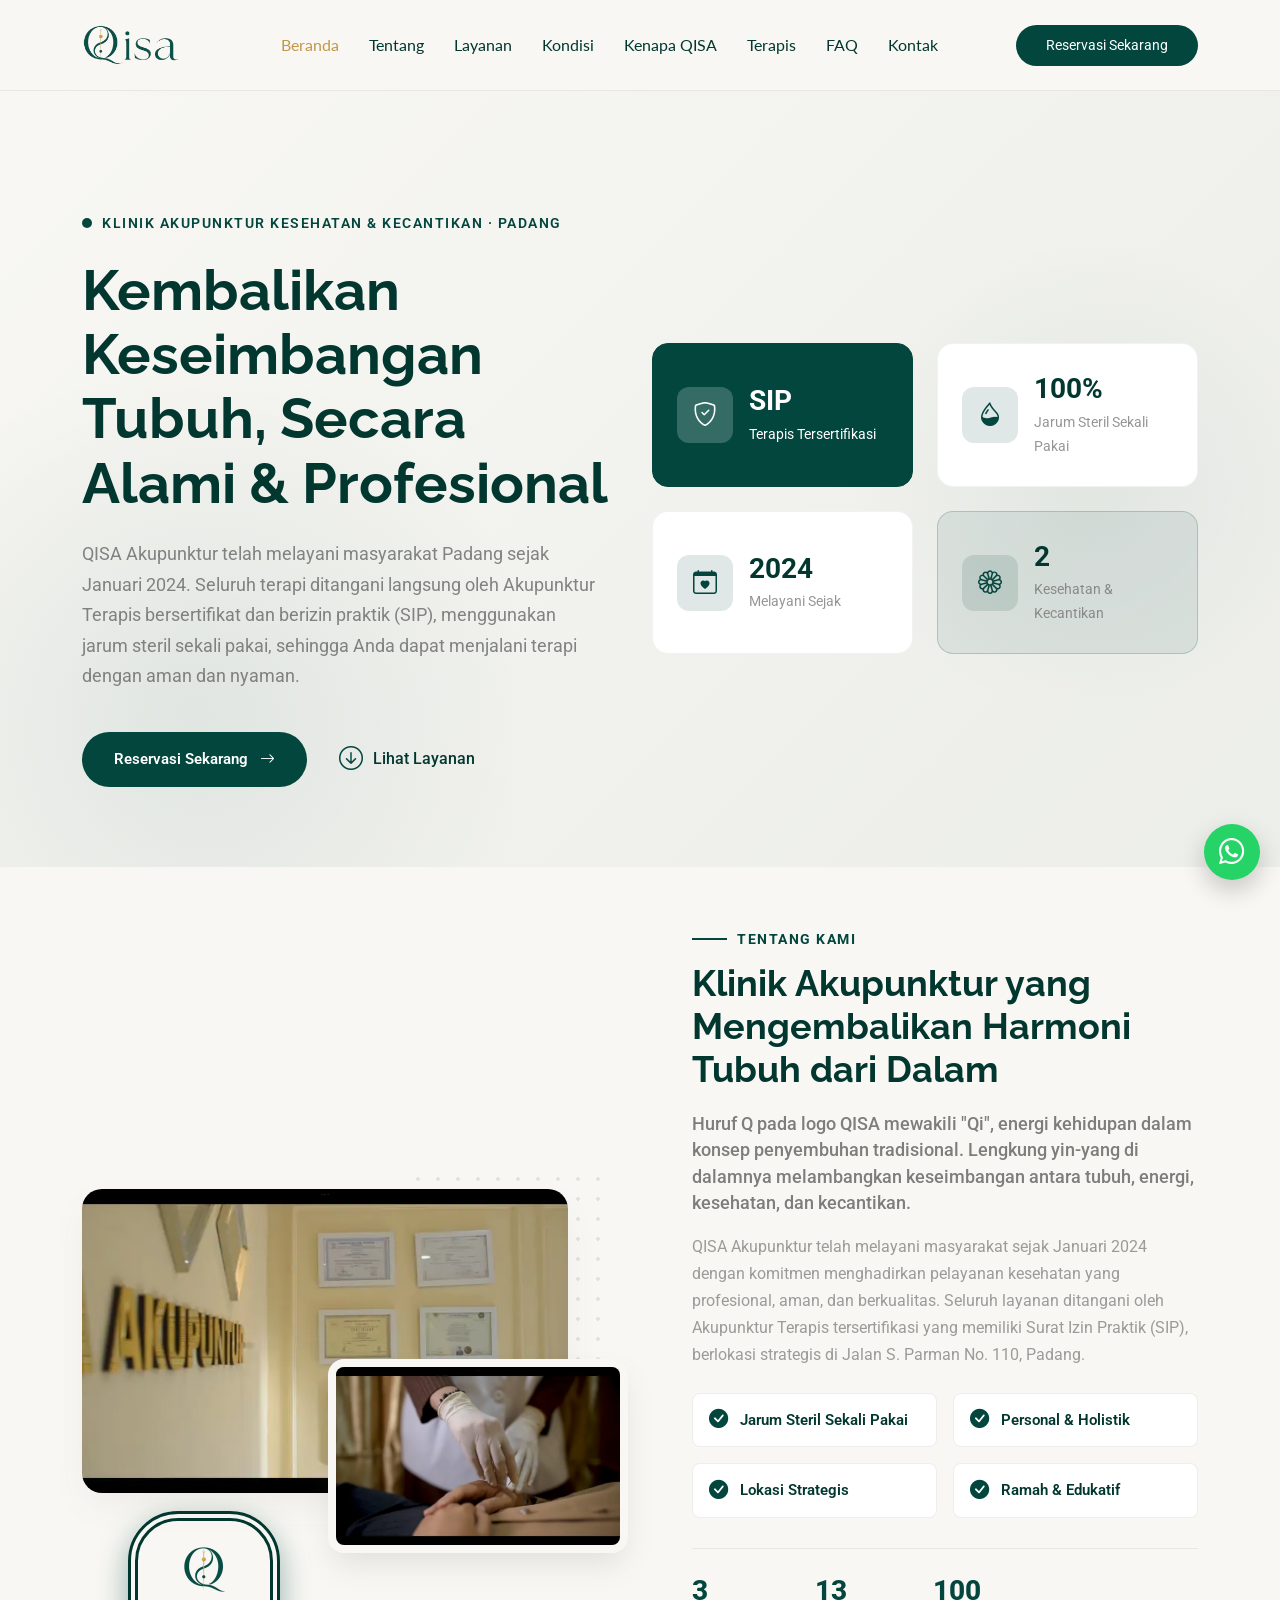
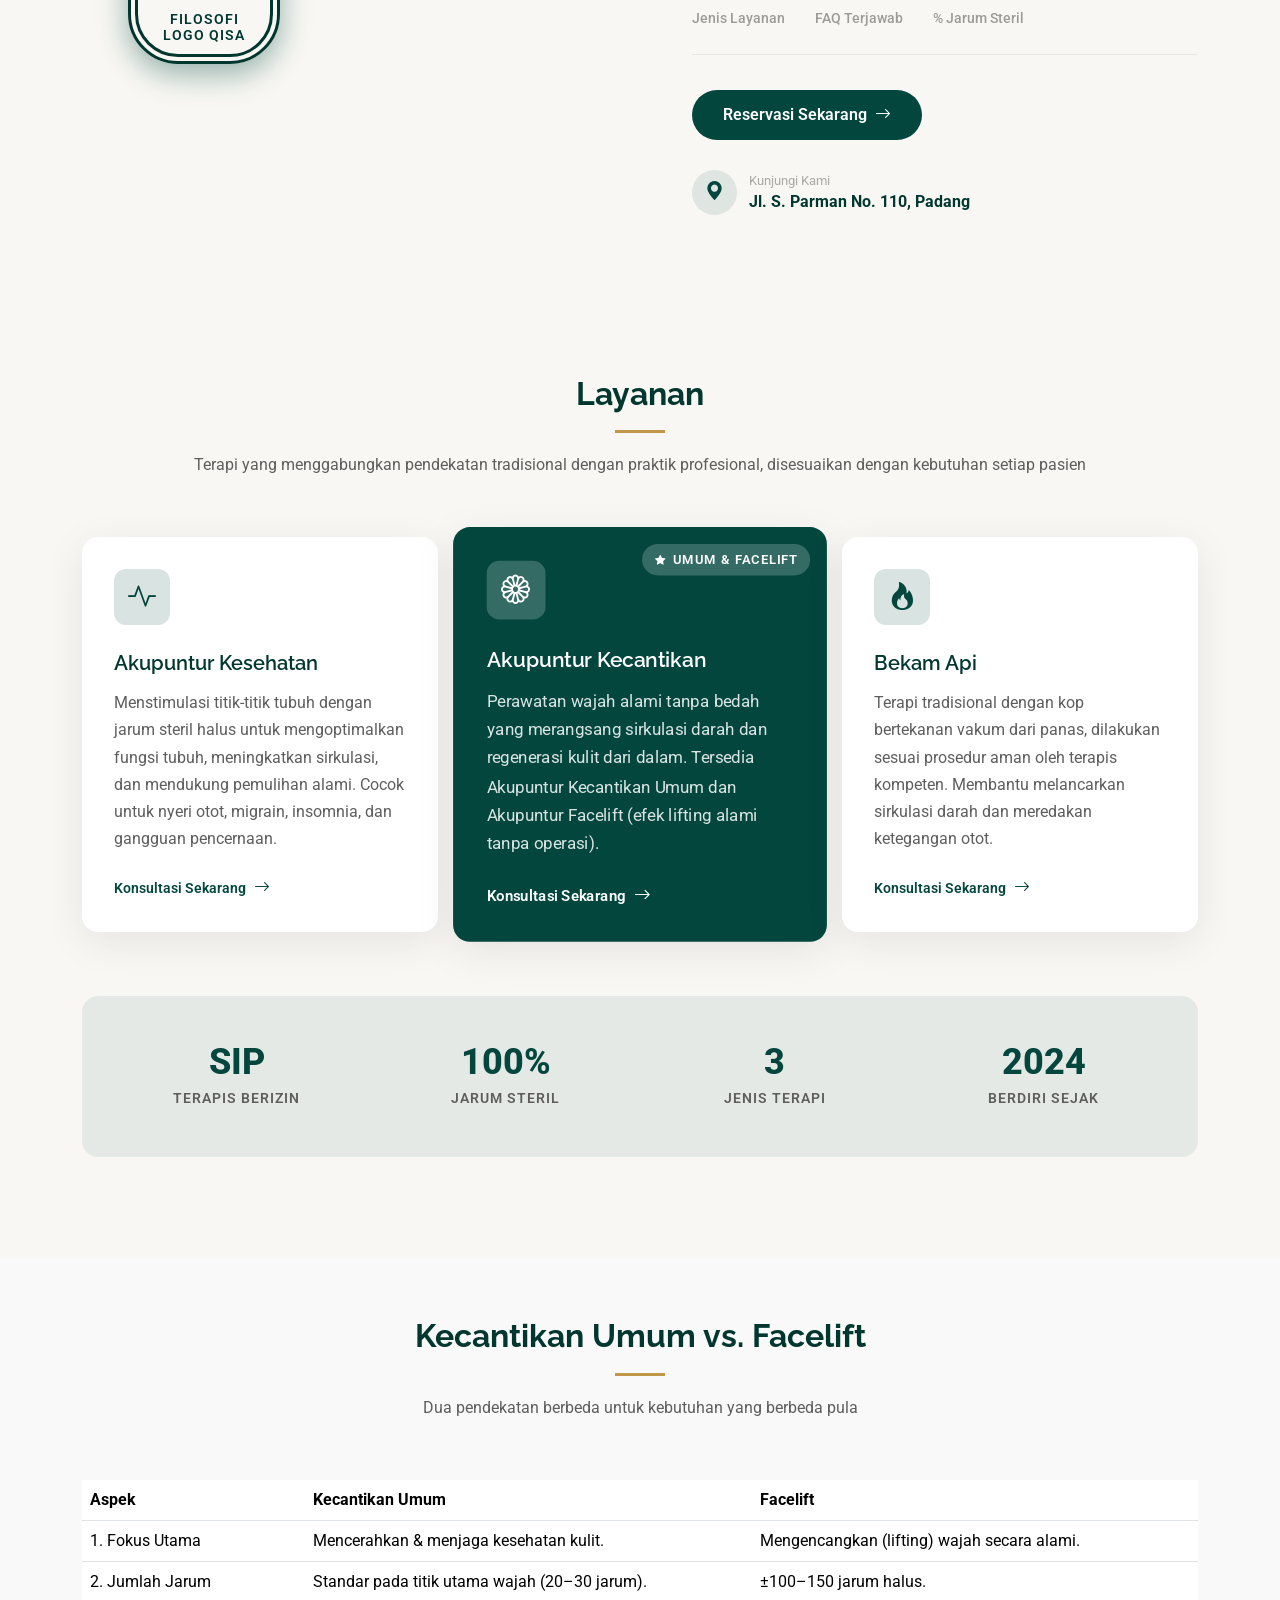
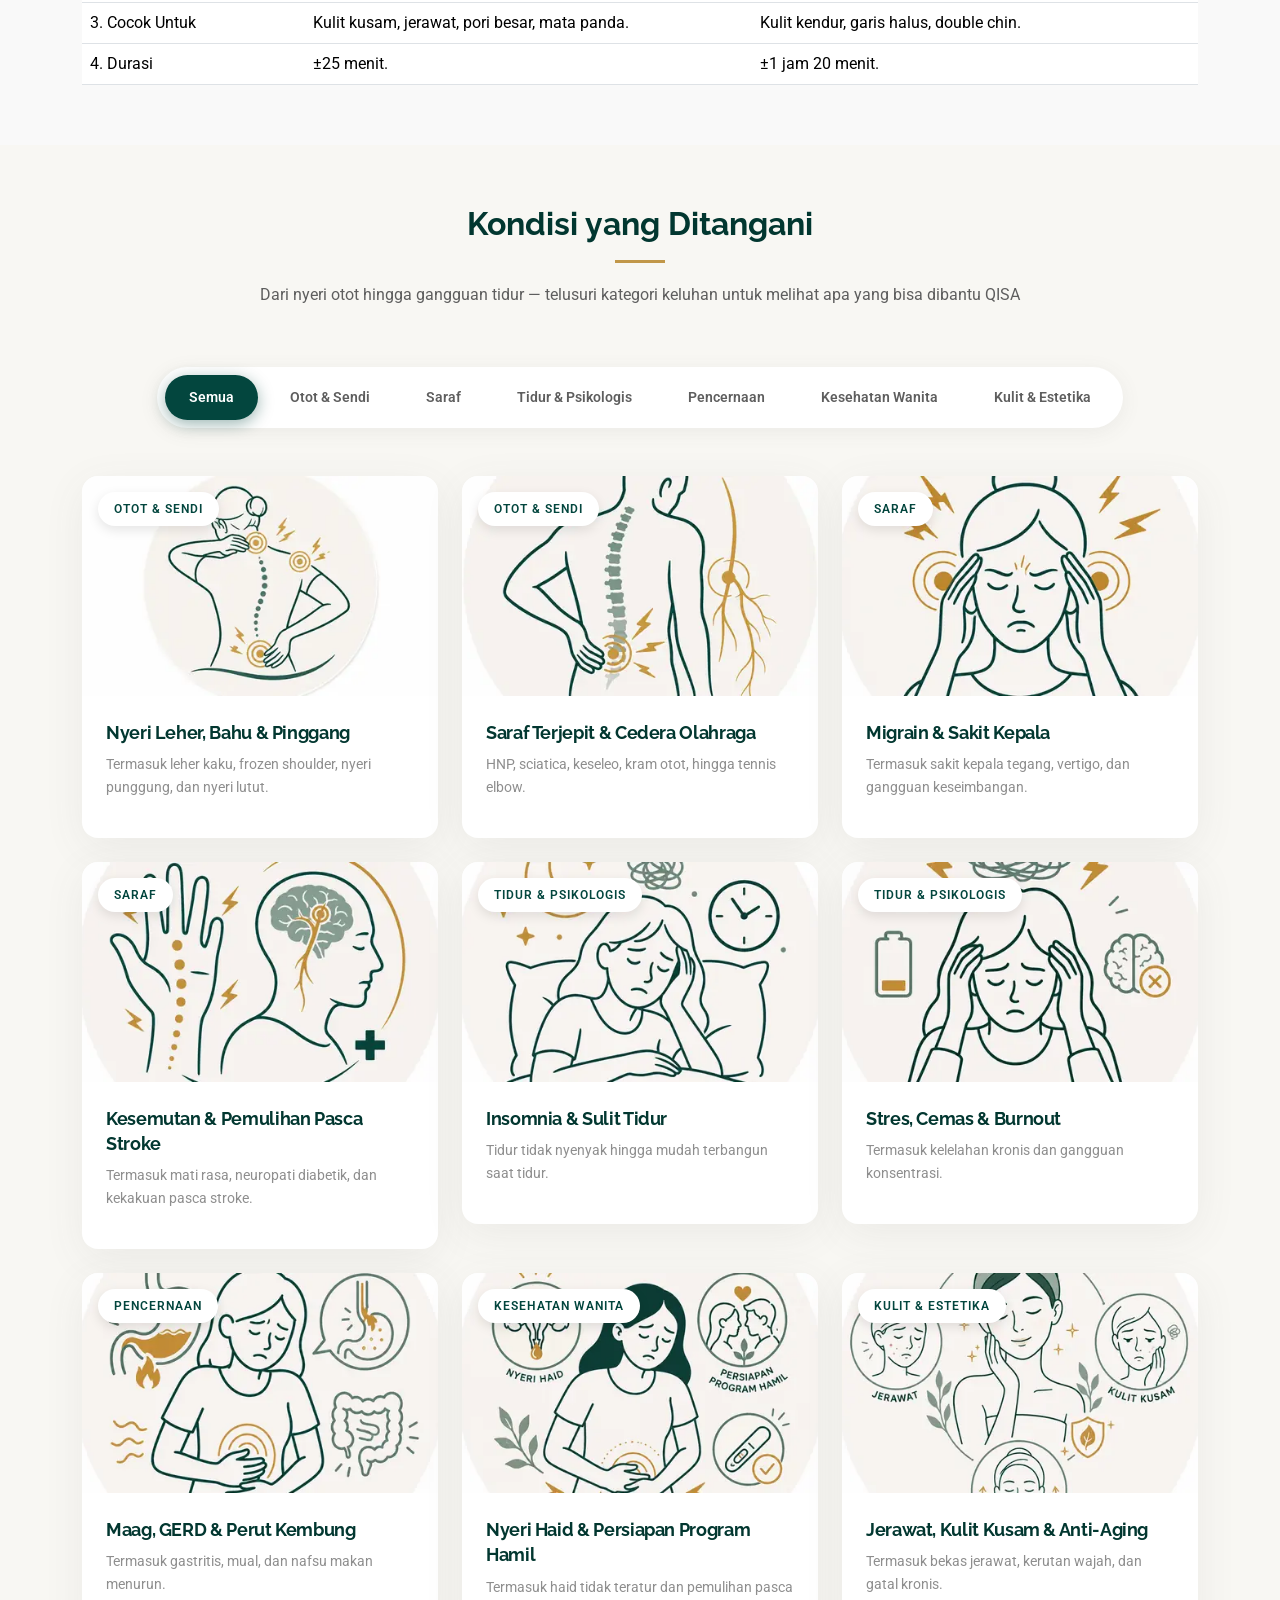
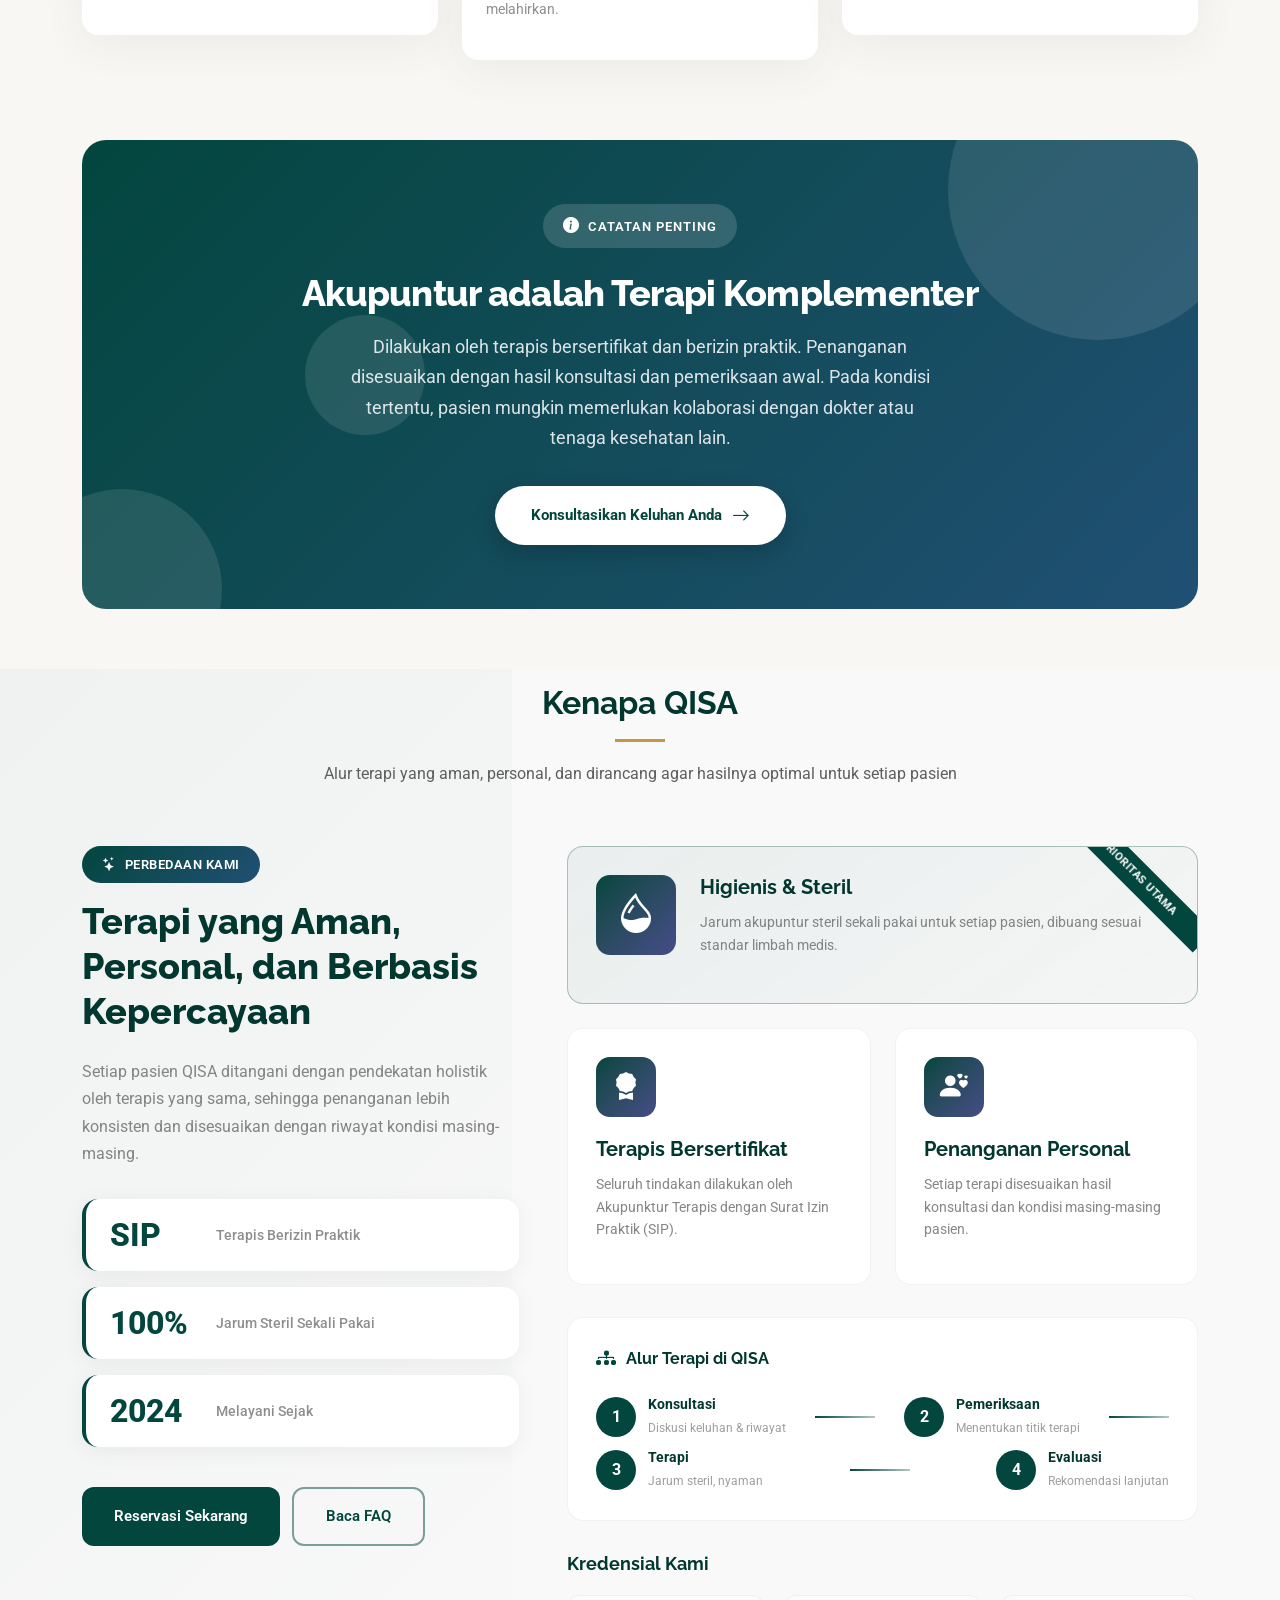
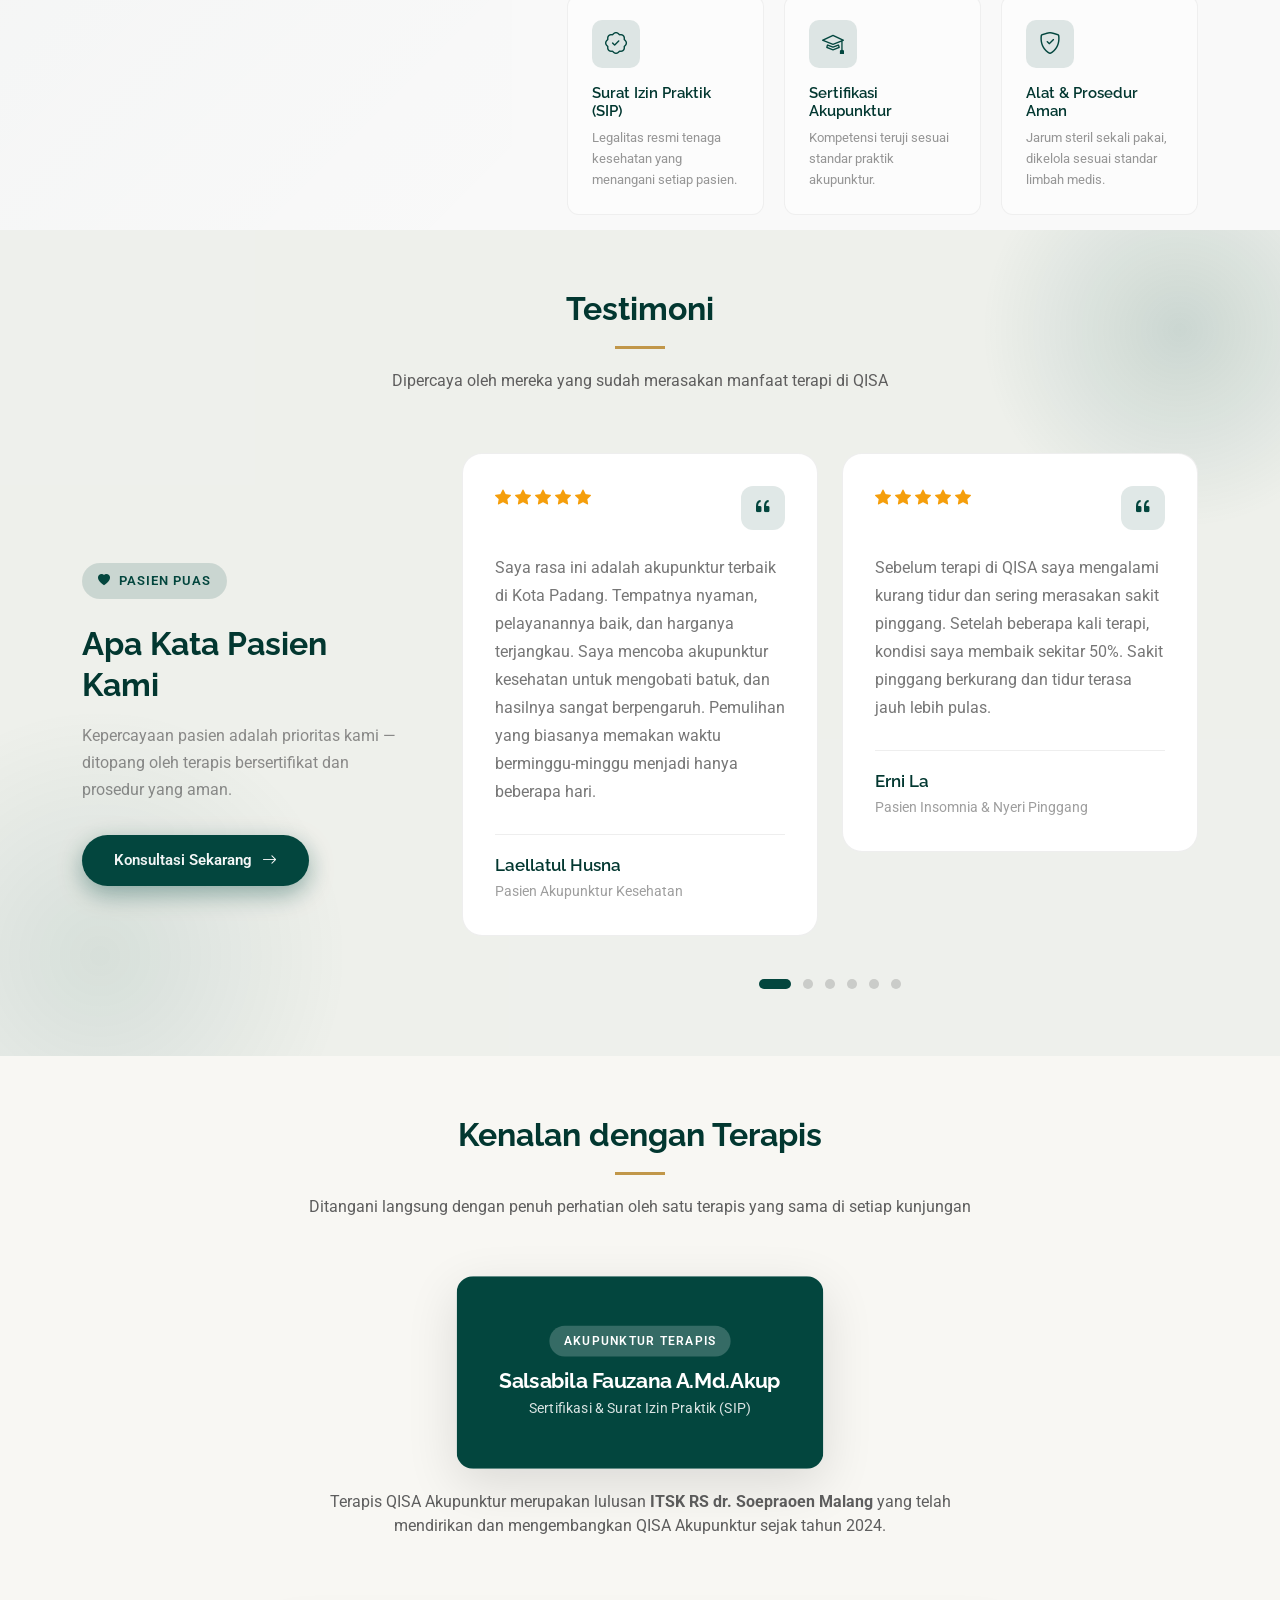
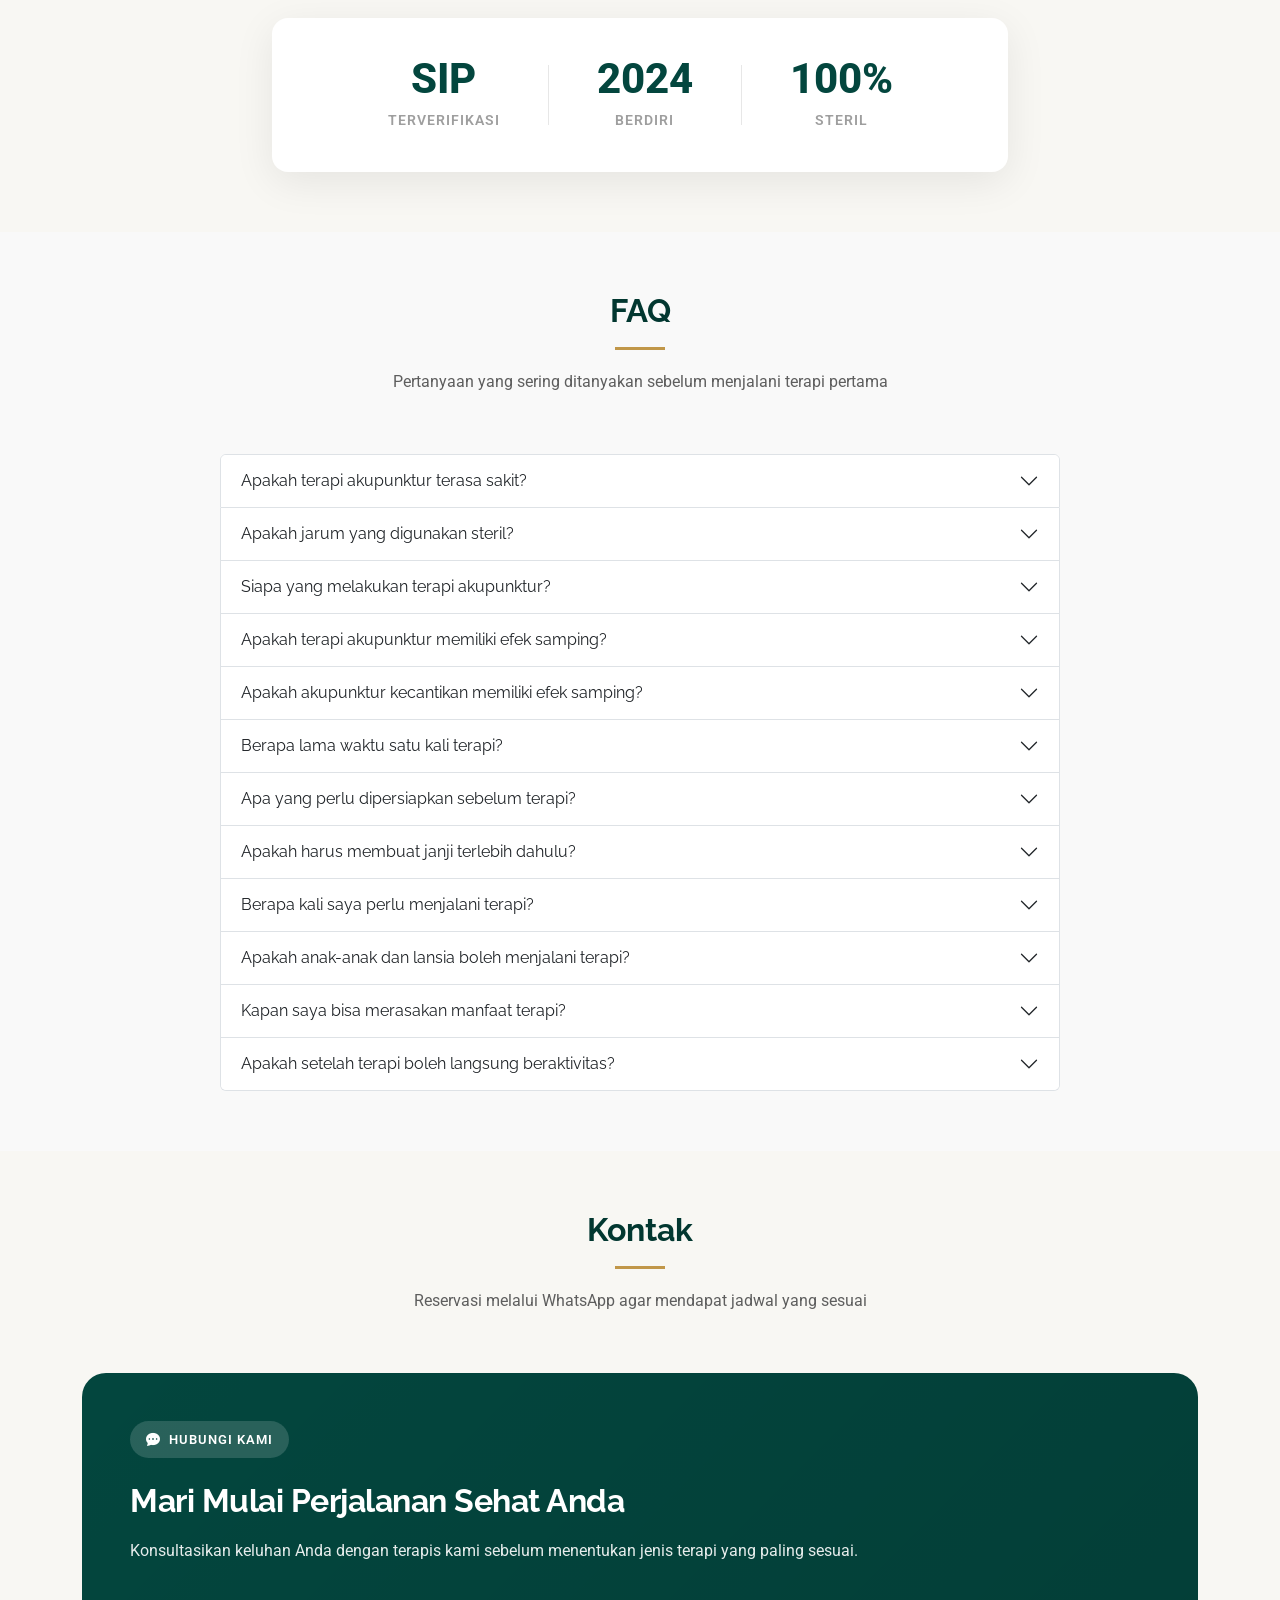
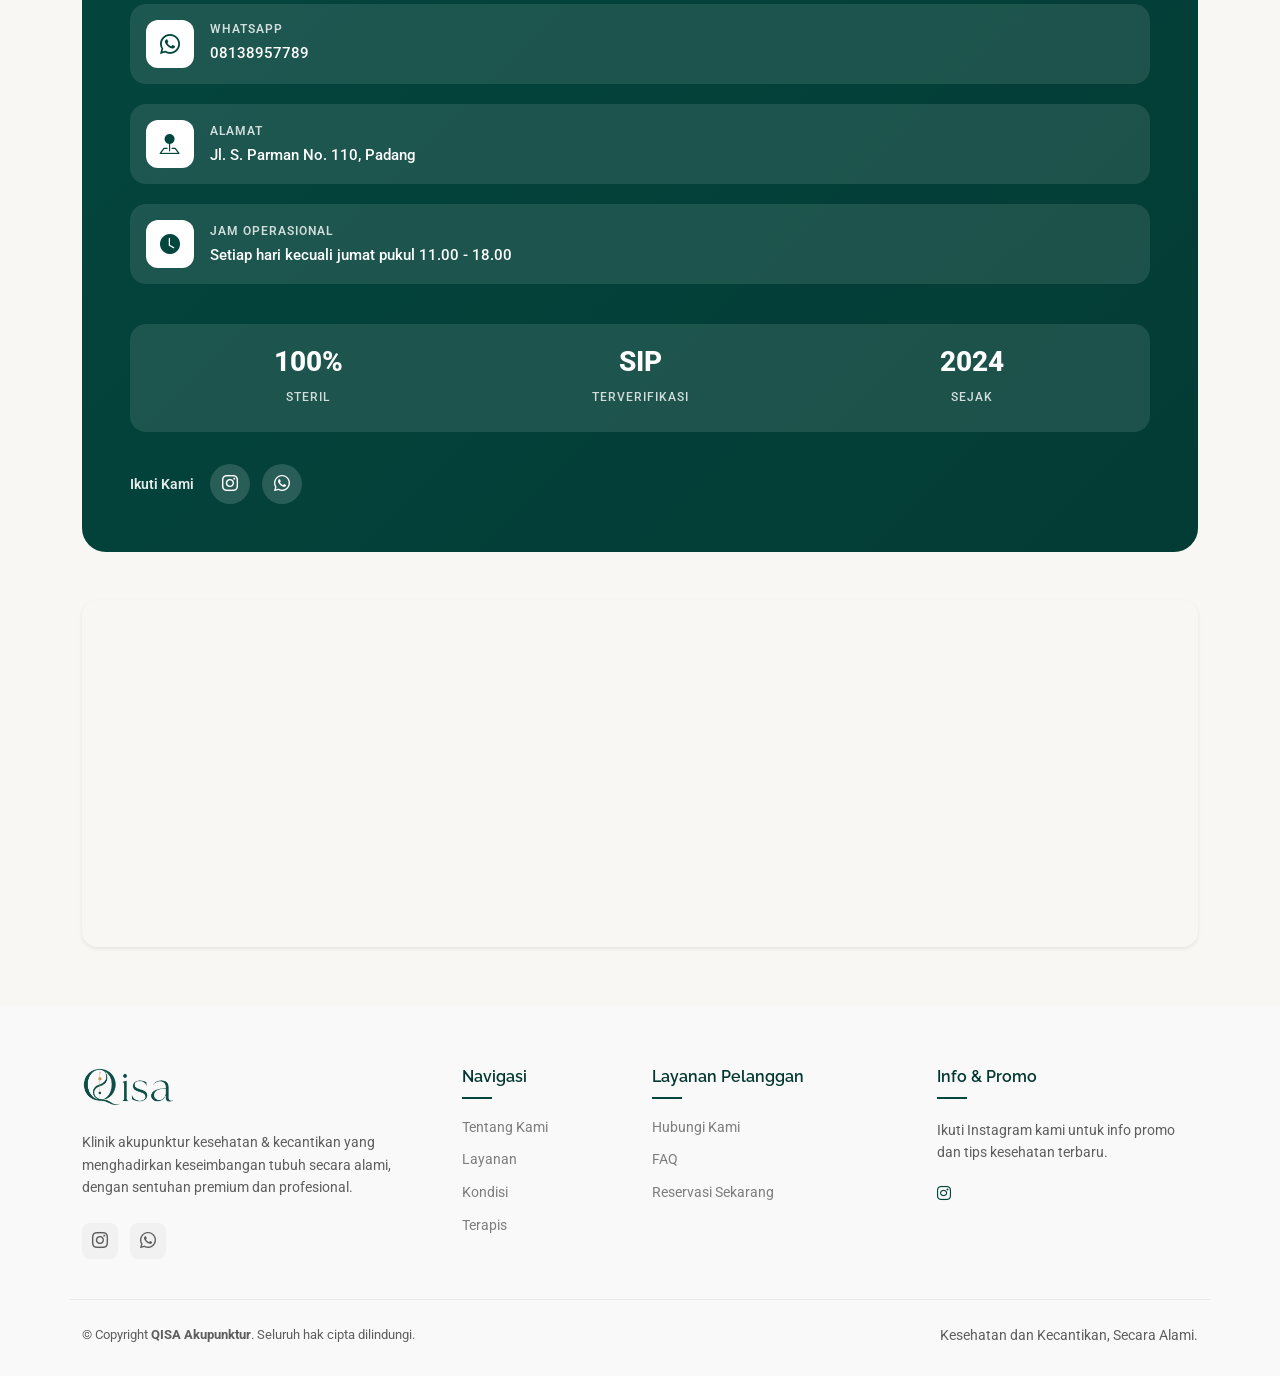
==== commit 5bd658bf: "revisi jumlah jarum" ====
--- a/index.html
+++ b/index.html
@@ -32,15 +32,6 @@
   <!-- Main CSS File -->
   <link href="assets/css/main.css" rel="stylesheet">
 
-  <!-- =======================================================
-  * Template Name: Orbit
-  * Template URL: https://bootstrapmade.com/orbit-bootstrap-template/
-  * Adapted for: QISA Akupunktur
-  * NOTE: file ini didesain untuk ditimpakan ke index.html bawaan
-  * template Orbit (folder assets/vendor, assets/css/main.css,
-  * assets/js/main.js TETAP dipakai apa adanya). Silakan ubah warna
-  * lewat variabel warna di assets/css/main.css.
-  ======================================================== -->
 </head>
 
 <body class="index-page">
@@ -64,14 +55,14 @@
           <li><a href="#faq">FAQ</a></li>
           <li><a href="#contact">Kontak</a></li>
         </ul>
-        <button type="button" class="mobile-nav-toggle d-xl-none" aria-label="Buka menu navigasi"
-          aria-expanded="false" aria-controls="navmenu-list">
+        <button type="button" class="mobile-nav-toggle d-xl-none" aria-label="Buka menu navigasi" aria-expanded="false"
+          aria-controls="navmenu-list">
           <i class="bi bi-list" aria-hidden="true"></i>
         </button>
       </nav>
 
-      <a class="btn-getstarted" href="https://wa.me/628138957789" target="_blank"
-        rel="noopener noreferrer">Booking WhatsApp</a>
+      <a class="btn-getstarted" href="https://wa.me/628138957789" target="_blank" rel="noopener noreferrer">Reservasi
+        Sekarang</a>
 
     </div>
   </header>
@@ -102,7 +93,7 @@
 
               <div class="hero-cta" data-aos="fade-up" data-aos-delay="400">
                 <a href="https://wa.me/628138957789" target="_blank" rel="noopener noreferrer" class="cta-button">
-                  <span>Booking Sekarang</span>
+                  <span>Reservasi Sekarang</span>
                   <i class="bi bi-arrow-right"></i>
                 </a>
                 <a href="#services" class="cta-link">
@@ -251,7 +242,7 @@
               <div class="action-buttons">
                 <a href="https://wa.me/628138957789" target="_blank" rel="noopener noreferrer"
                   class="btn btn-primary-custom">
-                  Booking via WhatsApp <i class="bi bi-arrow-right"></i>
+                  Reservasi Sekarang <i class="bi bi-arrow-right"></i>
                 </a>
                 <div class="contact-info">
                   <div class="icon-box">
@@ -407,7 +398,7 @@
 
               <tr>
                 <td>2. Jumlah Jarum</td>
-                <td>Standar pada titik utama wajah.</td>
+                <td>Standar pada titik utama wajah (20–30 jarum).</td>
                 <td>±100–150 jarum halus.</td>
               </tr>
 
@@ -624,8 +615,7 @@
               tenaga kesehatan lain.</p>
             <div class="cta-buttons">
               <a href="https://wa.me/628138957789" target="_blank" rel="noopener noreferrer"
-                class="btn-cta-primary">Konsultasikan Keluhan Anda <i
-                  class="bi bi-arrow-right"></i></a>
+                class="btn-cta-primary">Konsultasikan Keluhan Anda <i class="bi bi-arrow-right"></i></a>
             </div>
           </div>
           <div class="cta-decoration">
@@ -677,7 +667,8 @@
 
               <div class="action-buttons">
                 <a href="https://wa.me/628138957789" target="_blank" rel="noopener noreferrer"
-                  class="btn-main">Booking Sekarang</a>
+                  class="btn-main">Reservasi
+                  Sekarang</a>
                 <a href="#faq" class="btn-outline">Baca FAQ</a>
               </div>
             </div>
@@ -809,8 +800,7 @@
                 <p>Kepercayaan pasien adalah prioritas kami — ditopang oleh terapis bersertifikat dan prosedur yang
                   aman.</p>
                 <a href="https://wa.me/628138957789" target="_blank" rel="noopener noreferrer"
-                  class="btn-view-all">Konsultasi Sekarang <i
-                    class="bi bi-arrow-right"></i></a>
+                  class="btn-view-all">Konsultasi Sekarang <i class="bi bi-arrow-right"></i></a>
               </div>
             </div>
           </div><!-- End Left Sidebar -->
@@ -1292,8 +1282,8 @@
               <div class="social-connect">
                 <span>Ikuti Kami</span>
                 <div class="social-icons">
-                  <a href="https://www.instagram.com/qisa_akupuntur_padang/" target="_blank"
-                    rel="noopener noreferrer" aria-label="Instagram">
+                  <a href="https://www.instagram.com/qisa_akupuntur_padang/" target="_blank" rel="noopener noreferrer"
+                    aria-label="Instagram">
                     <i class="bi bi-instagram"></i>
                   </a>
                   <a href="https://wa.me/628138957789" aria-label="WhatsApp"><i class="bi bi-whatsapp"></i></a>
@@ -1302,82 +1292,6 @@
               </div>
             </div>
           </div><!-- End Info Panel -->
-
-          <!-- <div class="col-lg-7" data-aos="fade-left" data-aos-delay="300">
-            <div class="form-card">
-              <div class="form-card-header">
-                <div class="header-icon">
-                  <i class="bi bi-send-fill"></i>
-                </div>
-                <div class="header-text">
-                  <h4>Kirim Pesan / Booking</h4>
-                  <p>Isi form berikut dan tim kami akan menghubungi Anda untuk konfirmasi jadwal.</p>
-                </div>
-              </div>
-
-              <form action="forms/contact.php" method="post" class="php-email-form">
-                <div class="row g-4">
-                  <div class="col-md-6">
-                    <div class="input-group-custom">
-                      <label>Nama Anda</label>
-                      <div class="input-wrapper">
-                        <i class="bi bi-person"></i>
-                        <input type="text" name="name" placeholder="Nama lengkap" required="">
-                      </div>
-                    </div>
-                  </div>
-
-                  <div class="col-md-6">
-                    <div class="input-group-custom">
-                      <label>Nomor WhatsApp</label>
-                      <div class="input-wrapper">
-                        <i class="bi bi-whatsapp"></i>
-                        <input type="text" name="phone" placeholder="08xxxxxxxxxx" required="">
-                      </div>
-                    </div>
-                  </div>
-
-                  <div class="col-12">
-                    <div class="input-group-custom">
-                      <label>Layanan yang Diinginkan</label>
-                      <div class="input-wrapper">
-                        <i class="bi bi-chat-square-text"></i>
-                        <input type="text" name="subject" placeholder="Contoh: Akupuntur Kesehatan" required="">
-                      </div>
-                    </div>
-                  </div>
-
-                  <div class="col-12">
-                    <div class="input-group-custom">
-                      <label>Keluhan / Pesan</label>
-                      <div class="input-wrapper textarea-wrapper">
-                        <i class="bi bi-pencil-square"></i>
-                        <textarea name="message" rows="5" placeholder="Ceritakan keluhan Anda..."
-                          required=""></textarea>
-                      </div>
-                    </div>
-                  </div>
-                </div>
-
-                <div class="form-actions">
-                  <div class="loading">Mengirim...</div>
-                  <div class="error-message"></div>
-                  <div class="sent-message">Pesan Anda telah terkirim. Terima kasih!</div>
-
-                  <button type="submit" class="btn-submit">
-                    <span>Kirim Pesan</span>
-                    <i class="bi bi-arrow-right-circle-fill"></i>
-                  </button>
-
-                  <div class="secure-note">
-                    <i class="bi bi-lock-fill"></i>
-                    <span>Data Anda aman dan hanya digunakan untuk keperluan reservasi</span>
-                  </div>
-                </div>
-              </form>
-            </div>
-          </div>End Form Card -->
-
         </div>
 
         <!-- Map -->
@@ -1415,8 +1329,8 @@
               aria-label="Instagram">
               <i class="bi bi-instagram"></i>
             </a>
-            <a href="https://wa.me/628138957789" target="_blank" rel="noopener noreferrer"
-              aria-label="WhatsApp"><i class="bi bi-whatsapp"></i></a>
+            <a href="https://wa.me/628138957789" target="_blank" rel="noopener noreferrer" aria-label="WhatsApp"><i
+                class="bi bi-whatsapp"></i></a>
             <!-- <a href="#" aria-label="TikTok"><i class="bi bi-tiktok"></i></a> -->
           </div>
         </div>
@@ -1436,7 +1350,7 @@
           <ul>
             <li><a href="#contact">Hubungi Kami</a></li>
             <li><a href="#faq">FAQ</a></li>
-            <li><a href="https://wa.me/628138957789" target="_blank" rel="noopener noreferrer">Booking WhatsApp</a>
+            <li><a href="https://wa.me/628138957789" target="_blank" rel="noopener noreferrer">Reservasi Sekarang</a>
             </li>
           </ul>
         </div>
@@ -1498,4 +1412,4 @@
 
 </body>
 
-</html>
+</html>
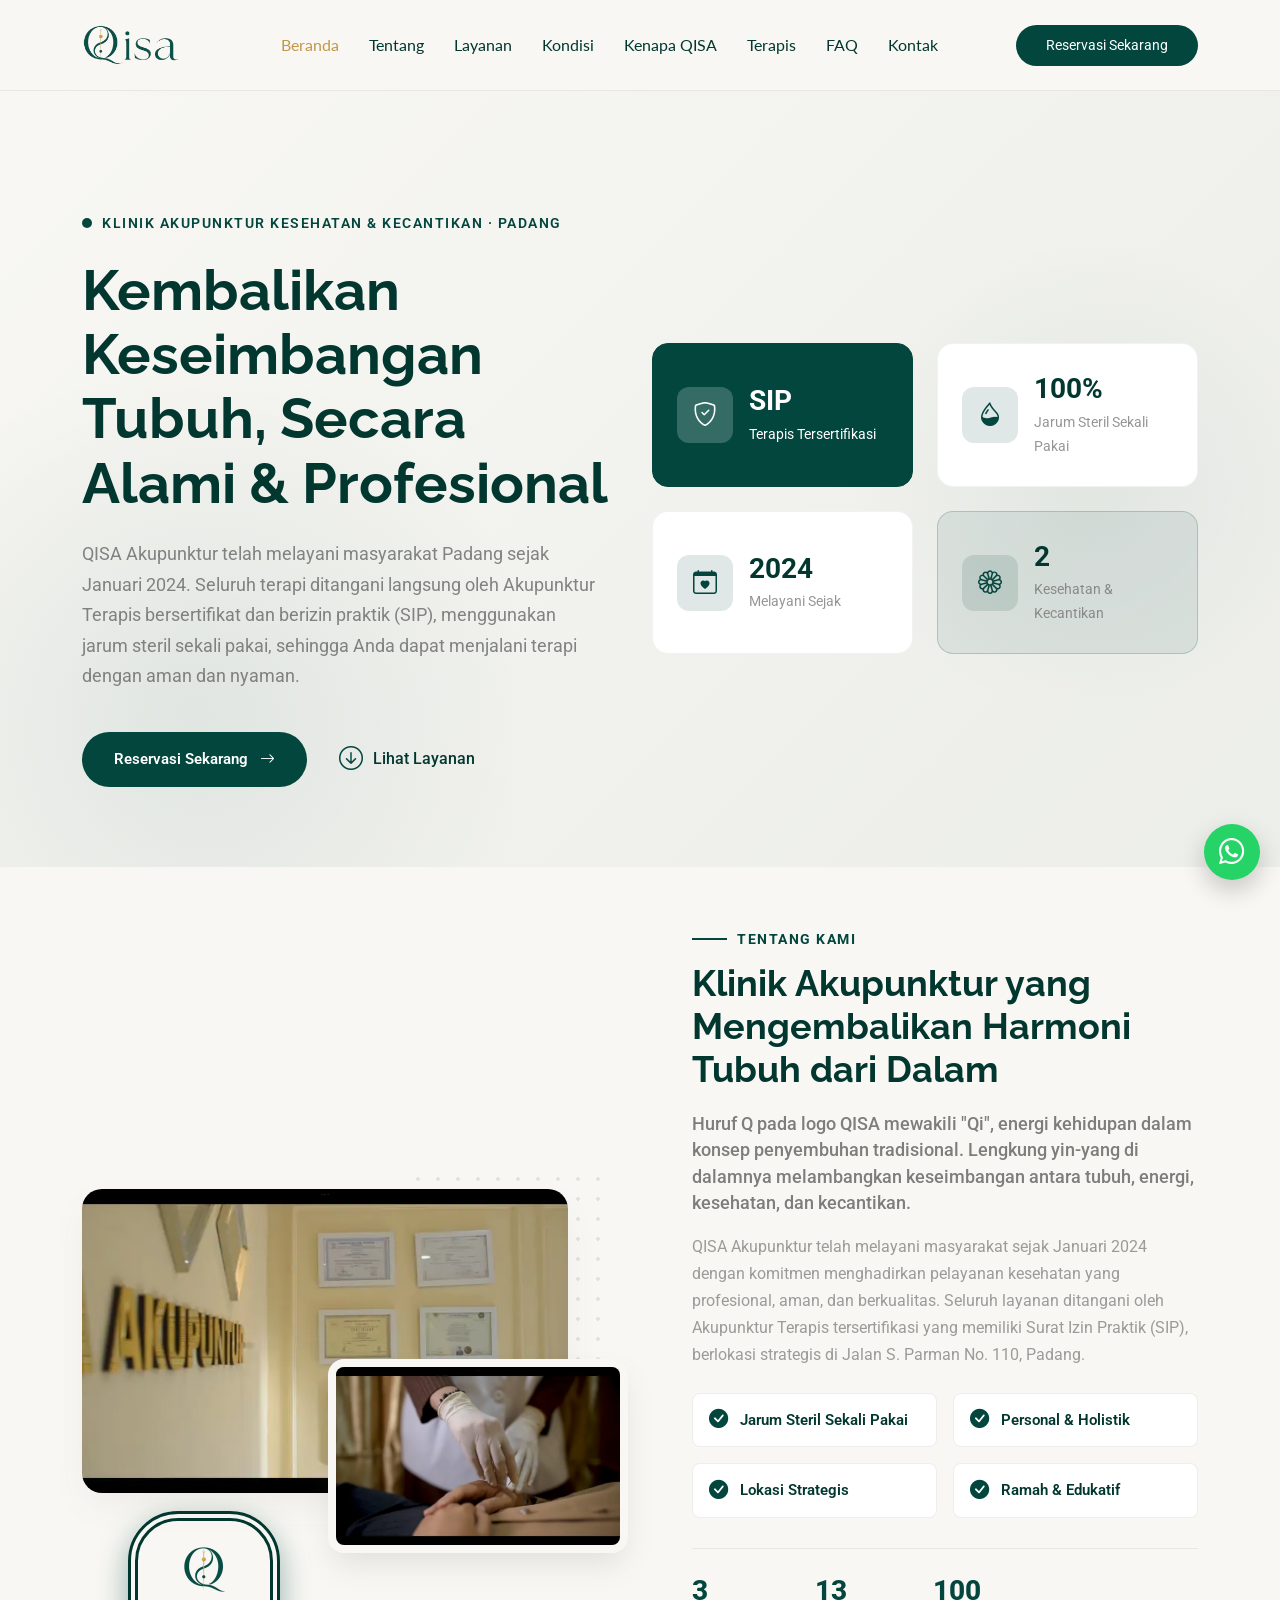
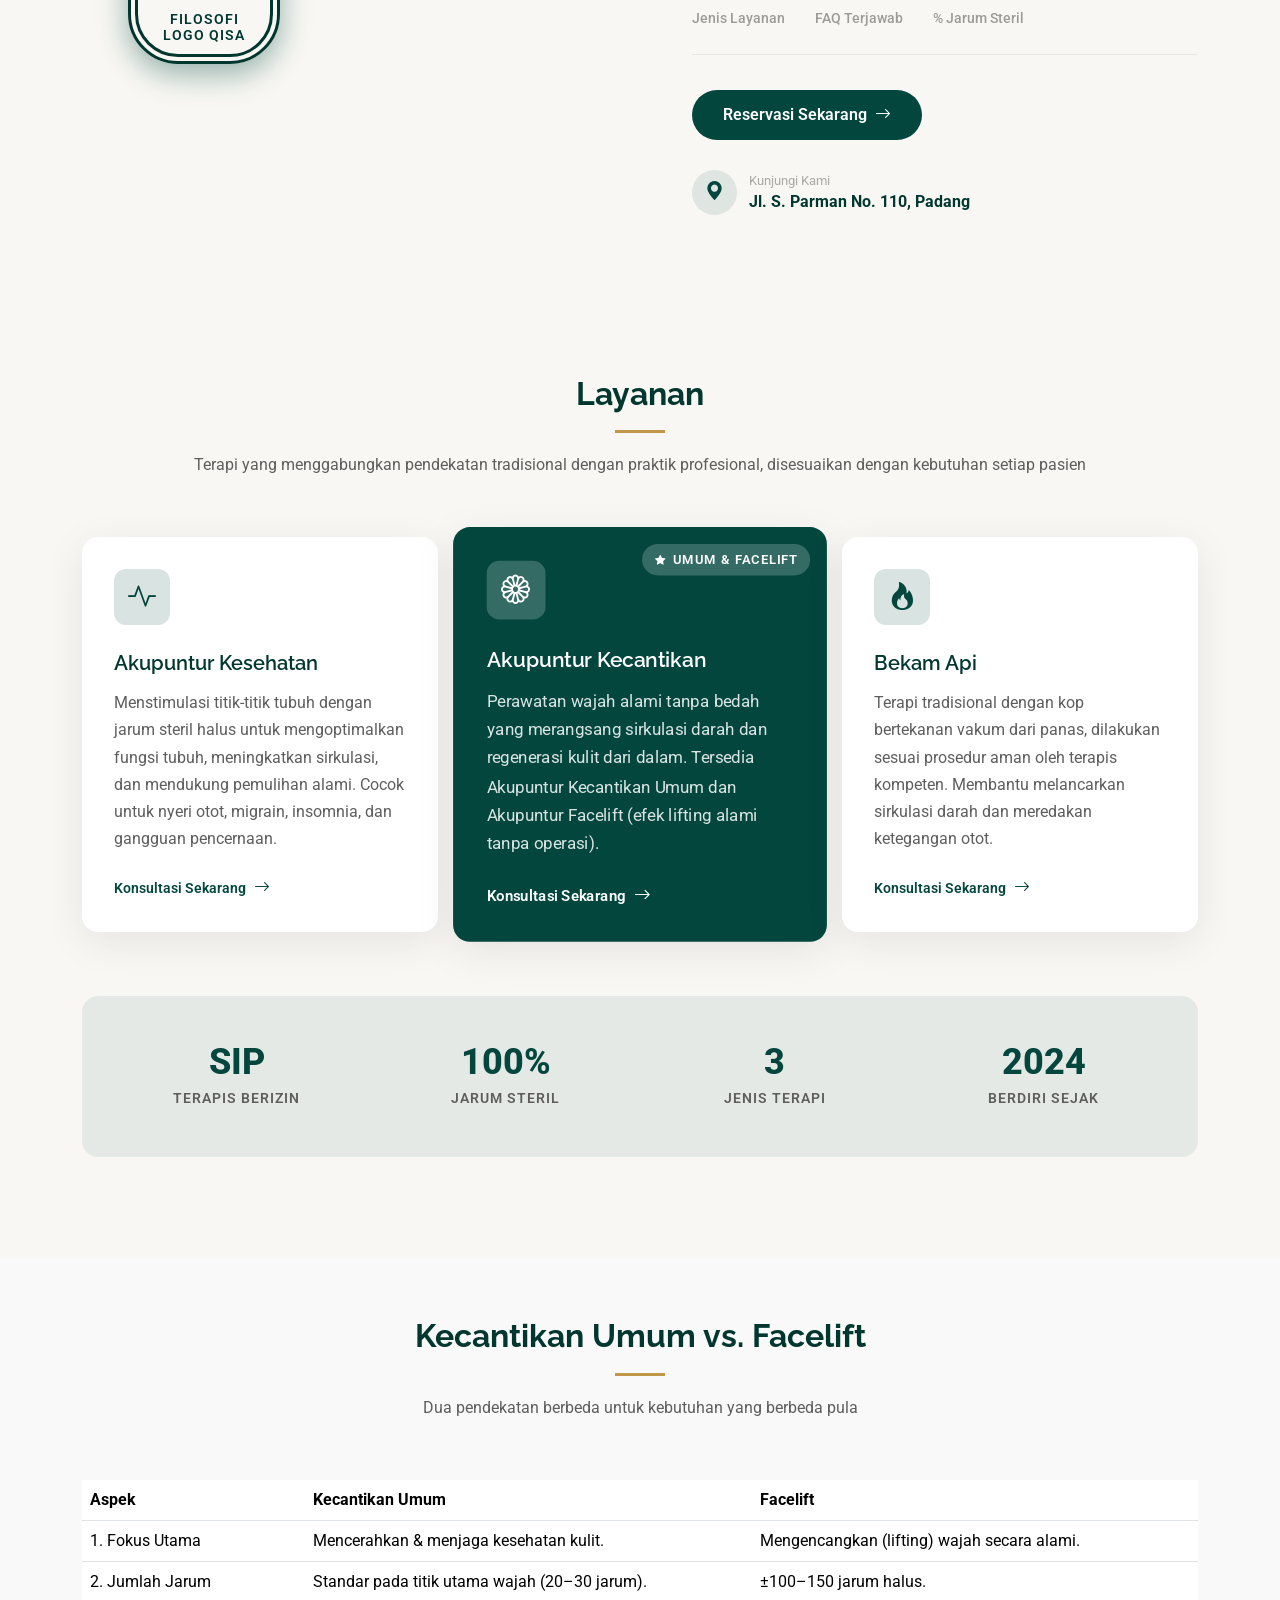
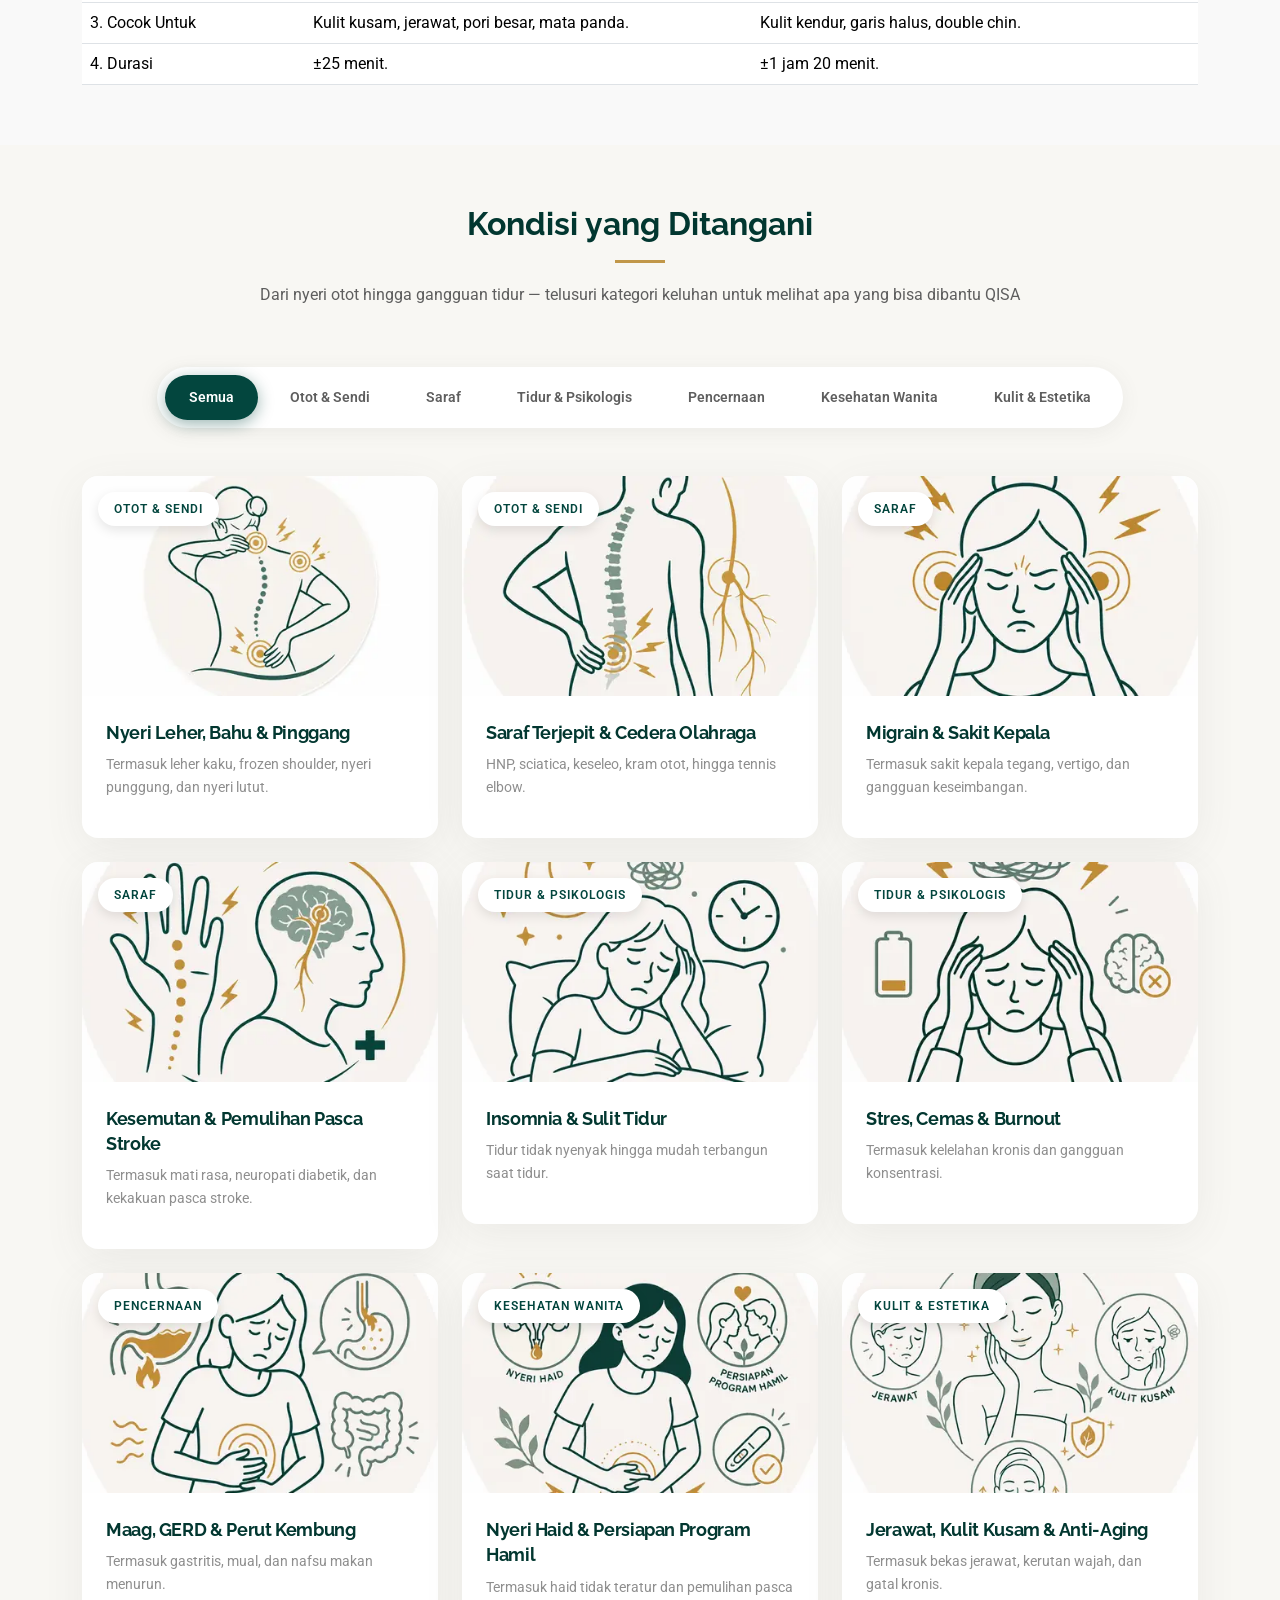
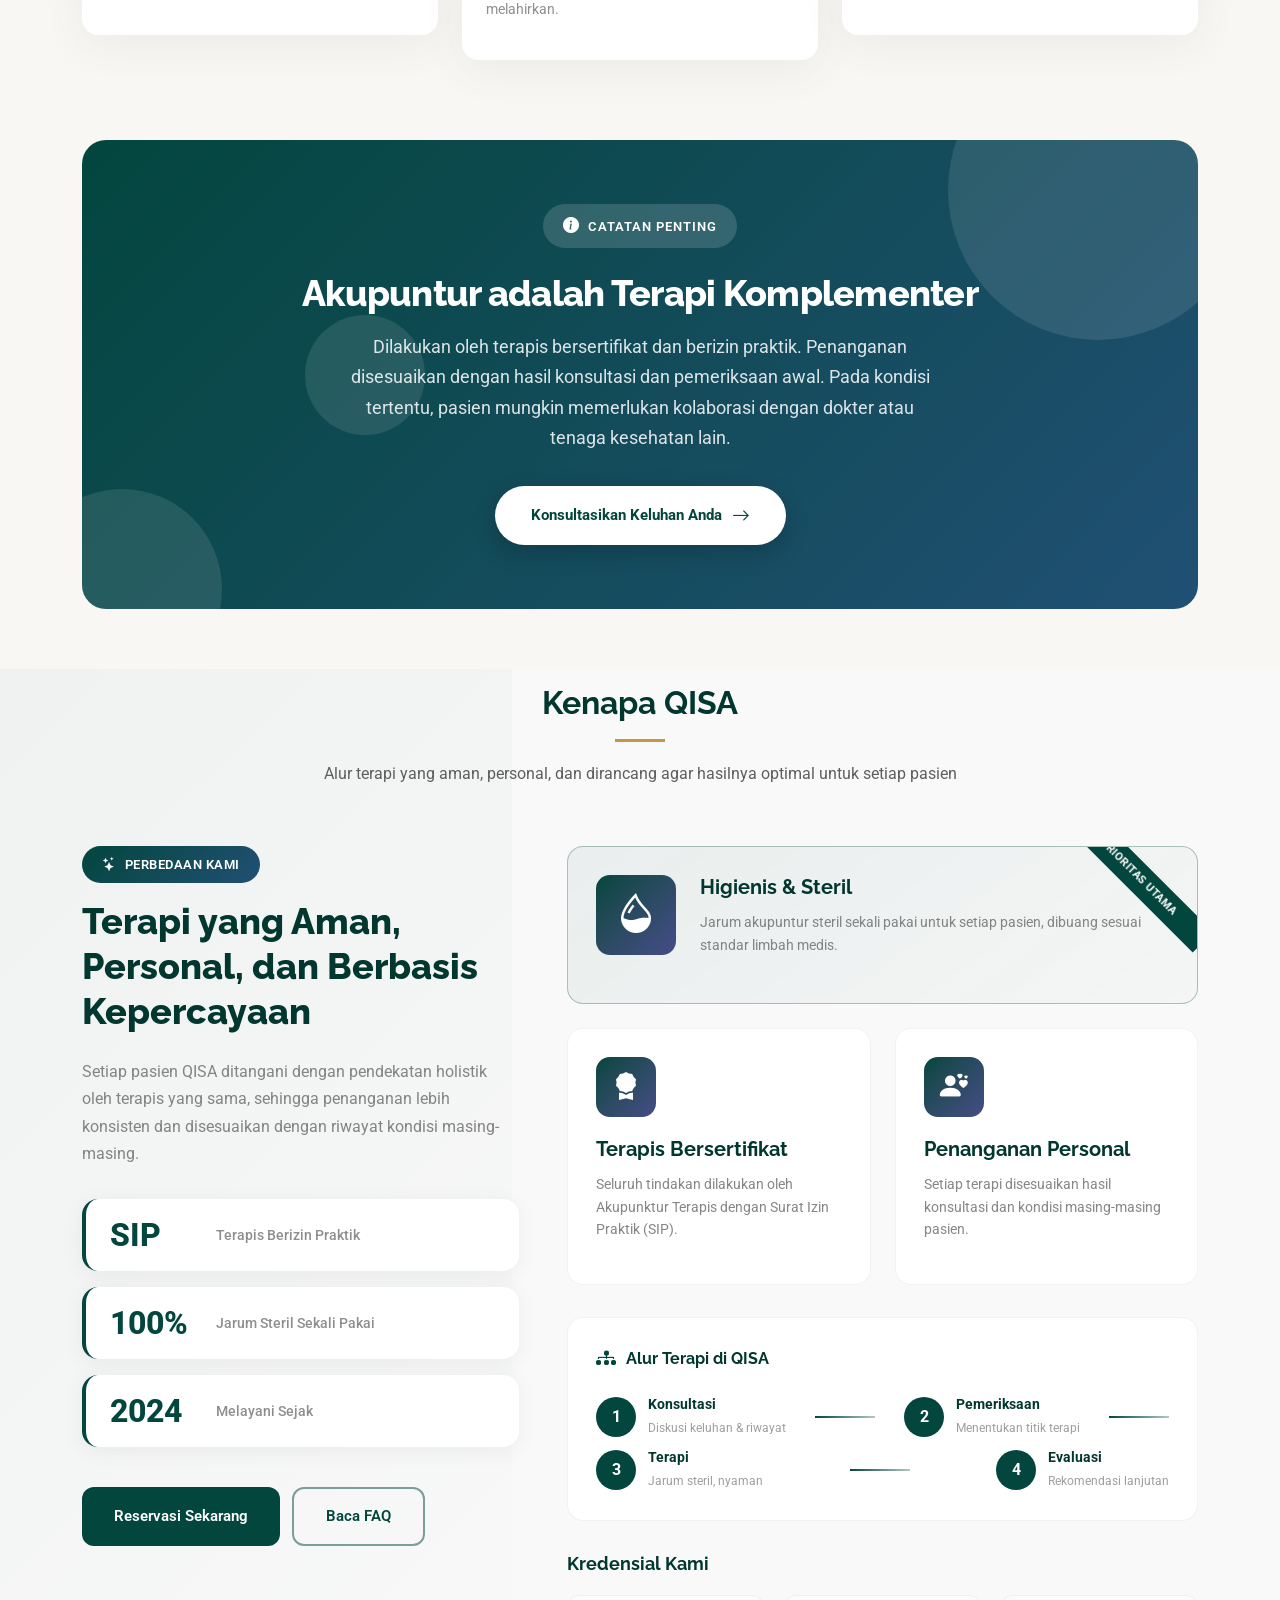
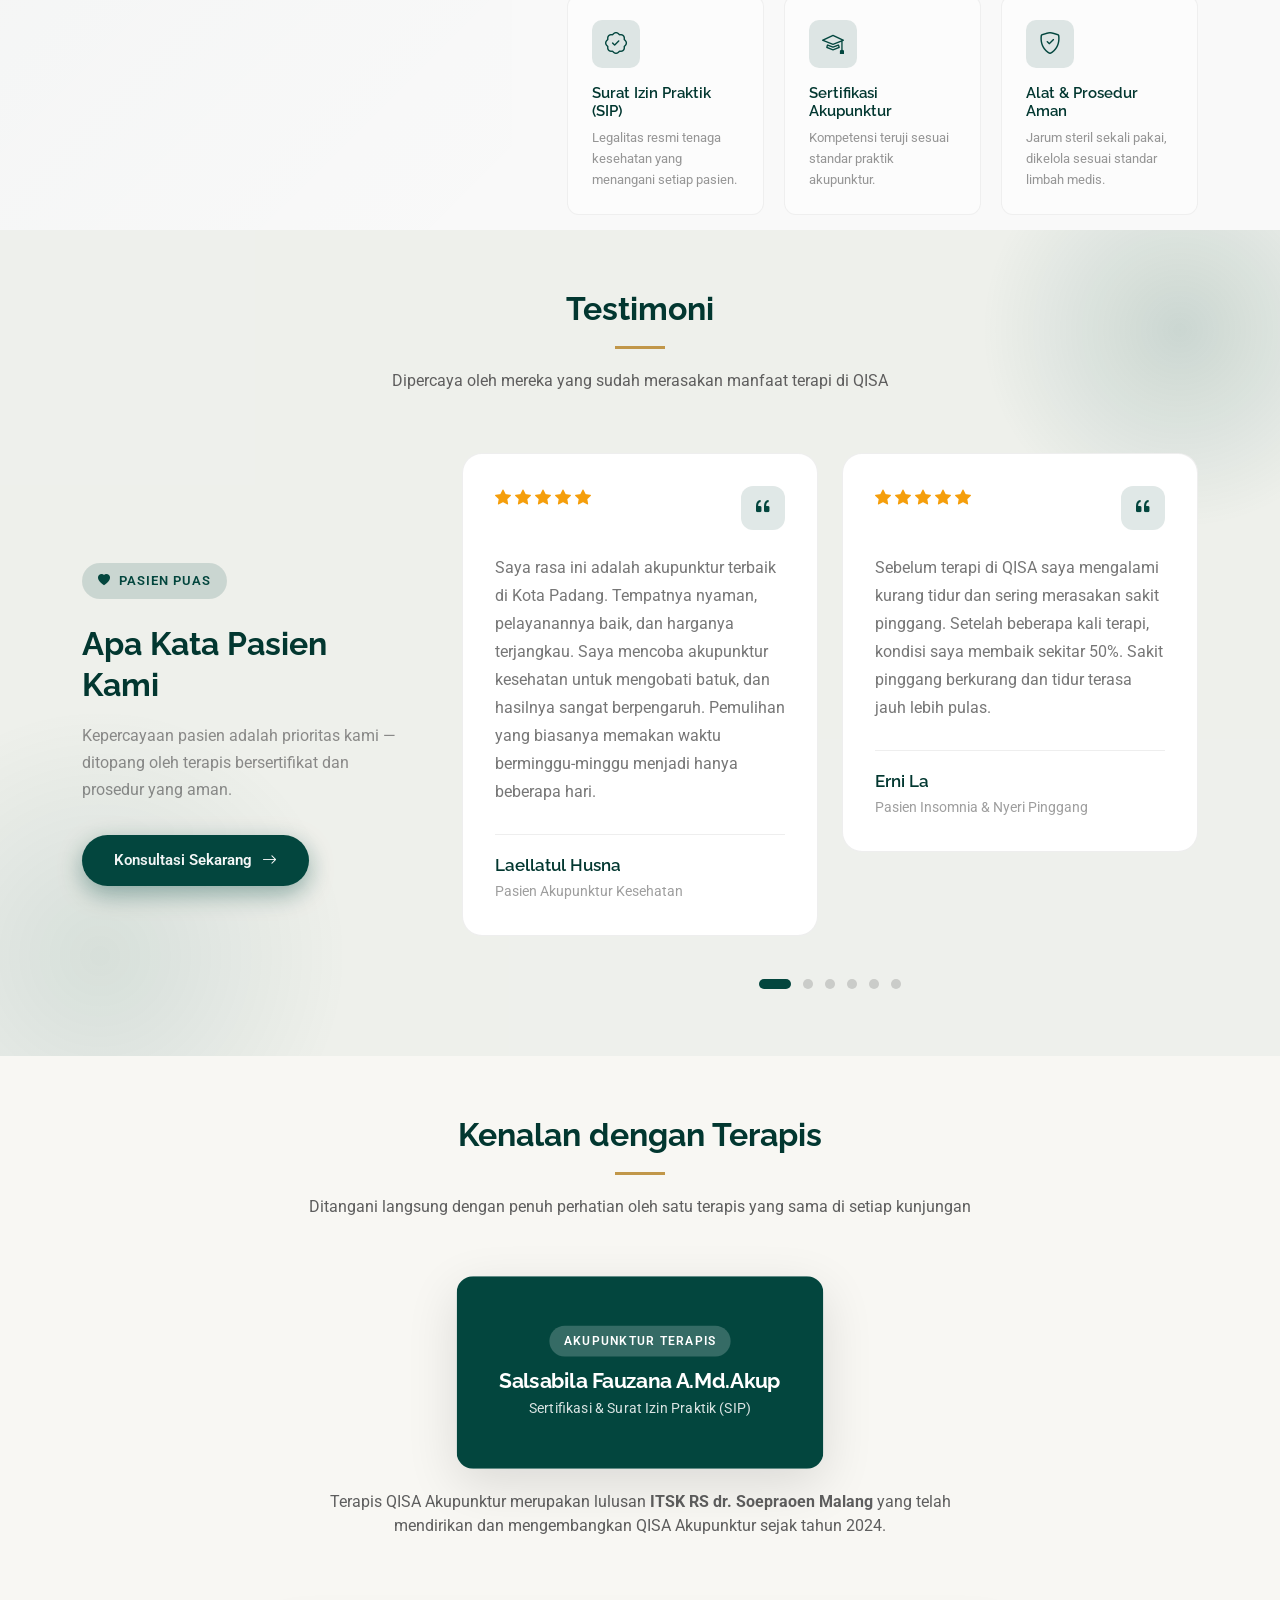
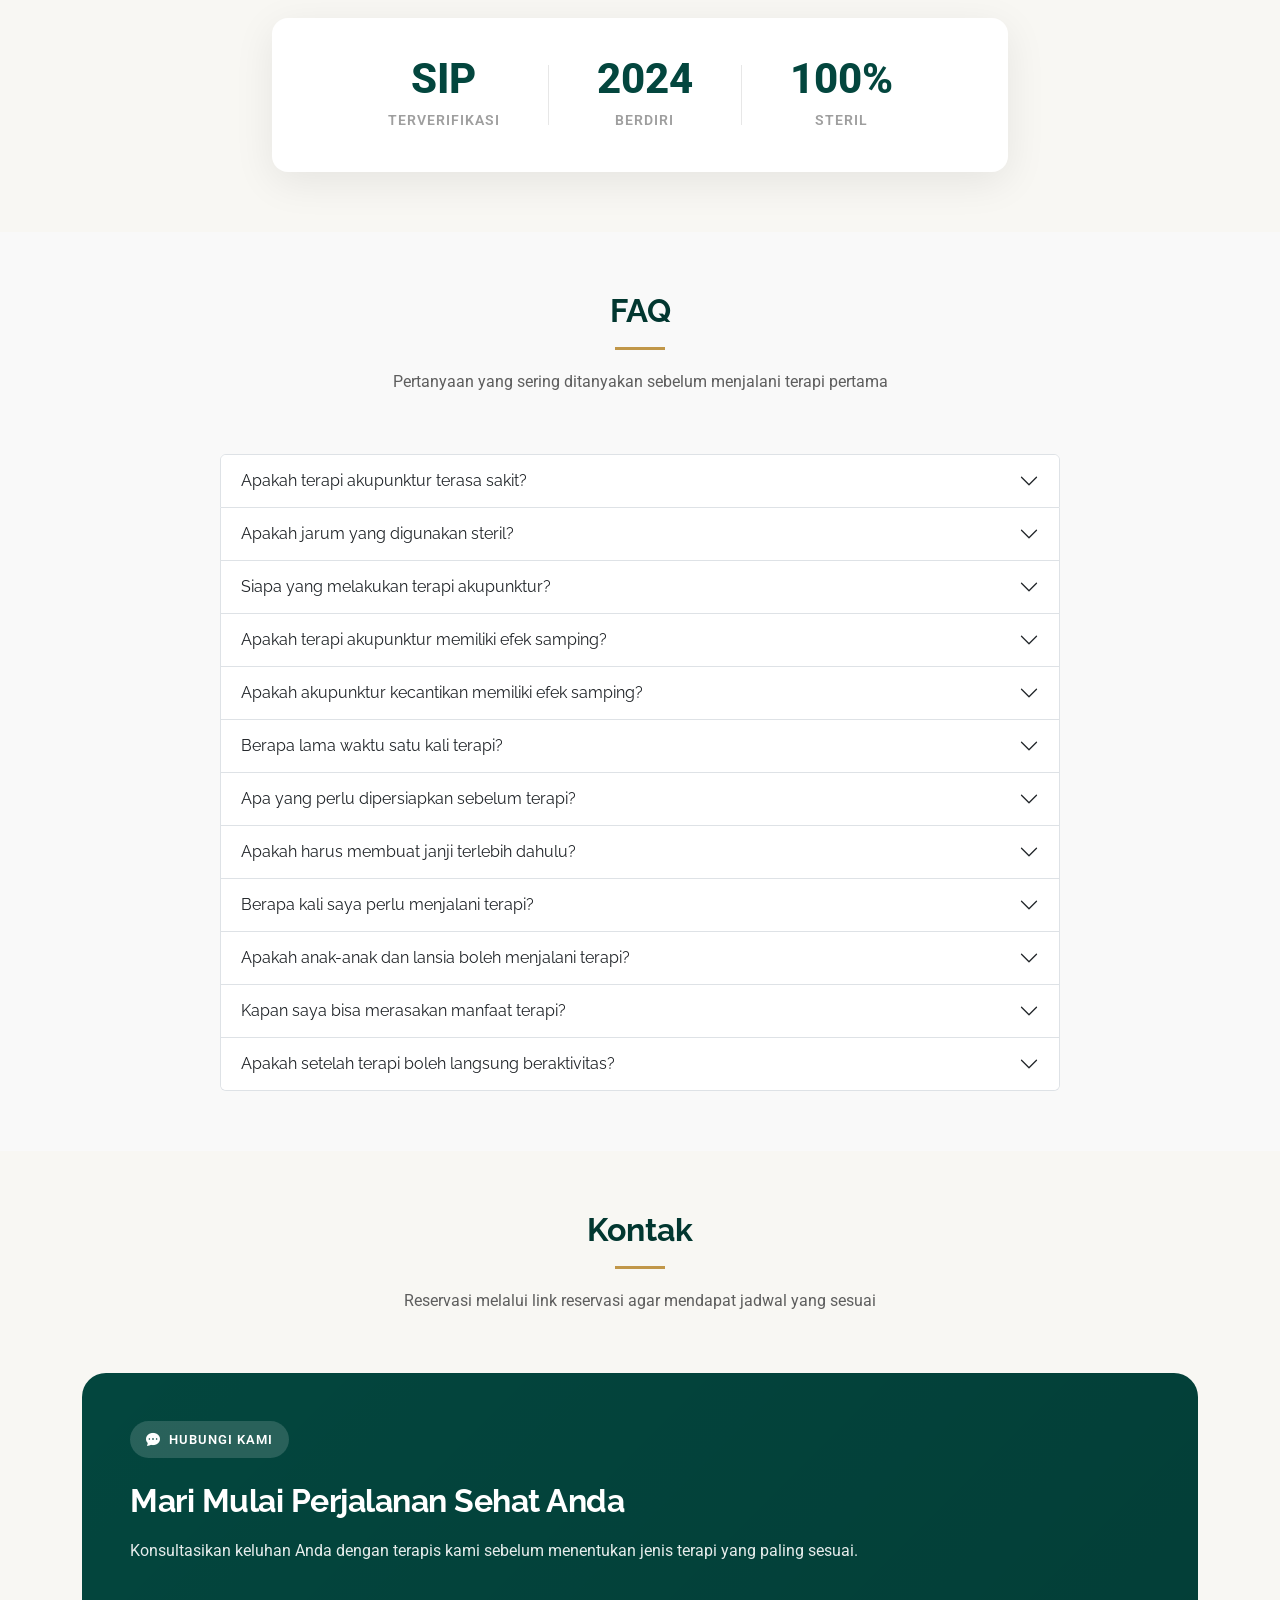
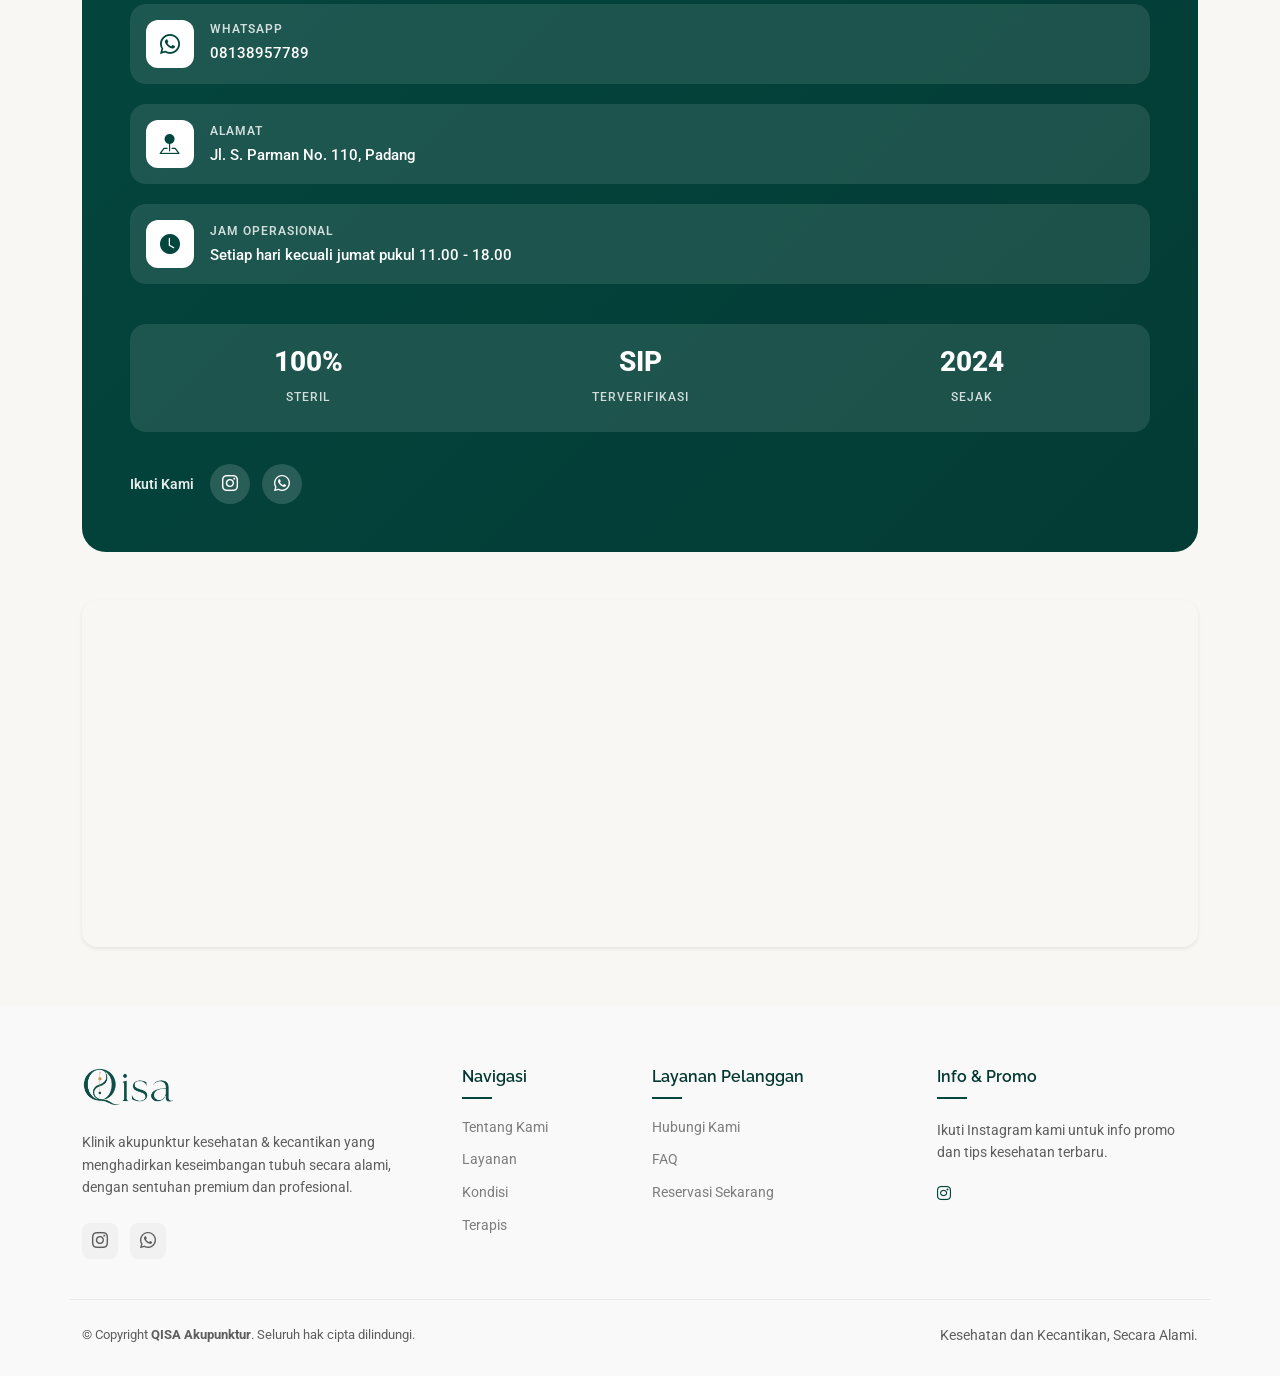
==== commit acd3f737: "revisi link dan configurasi" ====
--- a/index.html
+++ b/index.html
@@ -61,7 +61,8 @@
         </button>
       </nav>
 
-      <a class="btn-getstarted" href="https://wa.me/628138957789" target="_blank" rel="noopener noreferrer">Reservasi
+      <a class="btn-getstarted" href="https://klinik.qisaakupuntur.com/reservasi" target="_blank"
+        rel="noopener noreferrer">Reservasi
         Sekarang</a>
 
     </div>
@@ -92,7 +93,8 @@
                 dengan aman dan nyaman.</p>
 
               <div class="hero-cta" data-aos="fade-up" data-aos-delay="400">
-                <a href="https://wa.me/628138957789" target="_blank" rel="noopener noreferrer" class="cta-button">
+                <a href="https://klinik.qisaakupuntur.com/reservasi" target="_blank" rel="noopener noreferrer"
+                  class="cta-button">
                   <span>Reservasi Sekarang</span>
                   <i class="bi bi-arrow-right"></i>
                 </a>
@@ -240,7 +242,7 @@
               </div>
 
               <div class="action-buttons">
-                <a href="https://wa.me/628138957789" target="_blank" rel="noopener noreferrer"
+                <a href="https://klinik.qisaakupuntur.com/reservasi" target="_blank" rel="noopener noreferrer"
                   class="btn btn-primary-custom">
                   Reservasi Sekarang <i class="bi bi-arrow-right"></i>
                 </a>
@@ -666,7 +668,7 @@
               </div>
 
               <div class="action-buttons">
-                <a href="https://wa.me/628138957789" target="_blank" rel="noopener noreferrer"
+                <a href="https://klinik.qisaakupuntur.com/reservasi" target="_blank" rel="noopener noreferrer"
                   class="btn-main">Reservasi
                   Sekarang</a>
                 <a href="#faq" class="btn-outline">Baca FAQ</a>
@@ -1155,7 +1157,7 @@
             <h2 class="accordion-header"><button class="accordion-button collapsed" type="button"
                 data-bs-toggle="collapse" data-bs-target="#f8">Apakah harus membuat janji terlebih dahulu?</button></h2>
             <div id="f8" class="accordion-collapse collapse" data-bs-parent="#faqAccordion">
-              <div class="accordion-body">Sangat disarankan melakukan reservasi via WhatsApp sebelum datang agar
+              <div class="accordion-body">Sangat disarankan melakukan reservasi via website sebelum datang agar
                 mendapat jadwal sesuai dan tidak perlu menunggu lama.</div>
             </div>
           </div>
@@ -1210,7 +1212,7 @@
       <!-- Section Title -->
       <div class="container section-title" data-aos="fade-up">
         <h2>Kontak</h2>
-        <p>Reservasi melalui WhatsApp agar mendapat jadwal yang sesuai</p>
+        <p>Reservasi melalui link reservasi agar mendapat jadwal yang sesuai</p>
       </div>
       <!-- End Section Title -->
 
@@ -1350,7 +1352,8 @@
           <ul>
             <li><a href="#contact">Hubungi Kami</a></li>
             <li><a href="#faq">FAQ</a></li>
-            <li><a href="https://wa.me/628138957789" target="_blank" rel="noopener noreferrer">Reservasi Sekarang</a>
+            <li><a href="https://klinik.qisaakupuntur.com/reservasi" target="_blank" rel="noopener noreferrer">Reservasi
+                Sekarang</a>
             </li>
           </ul>
         </div>
